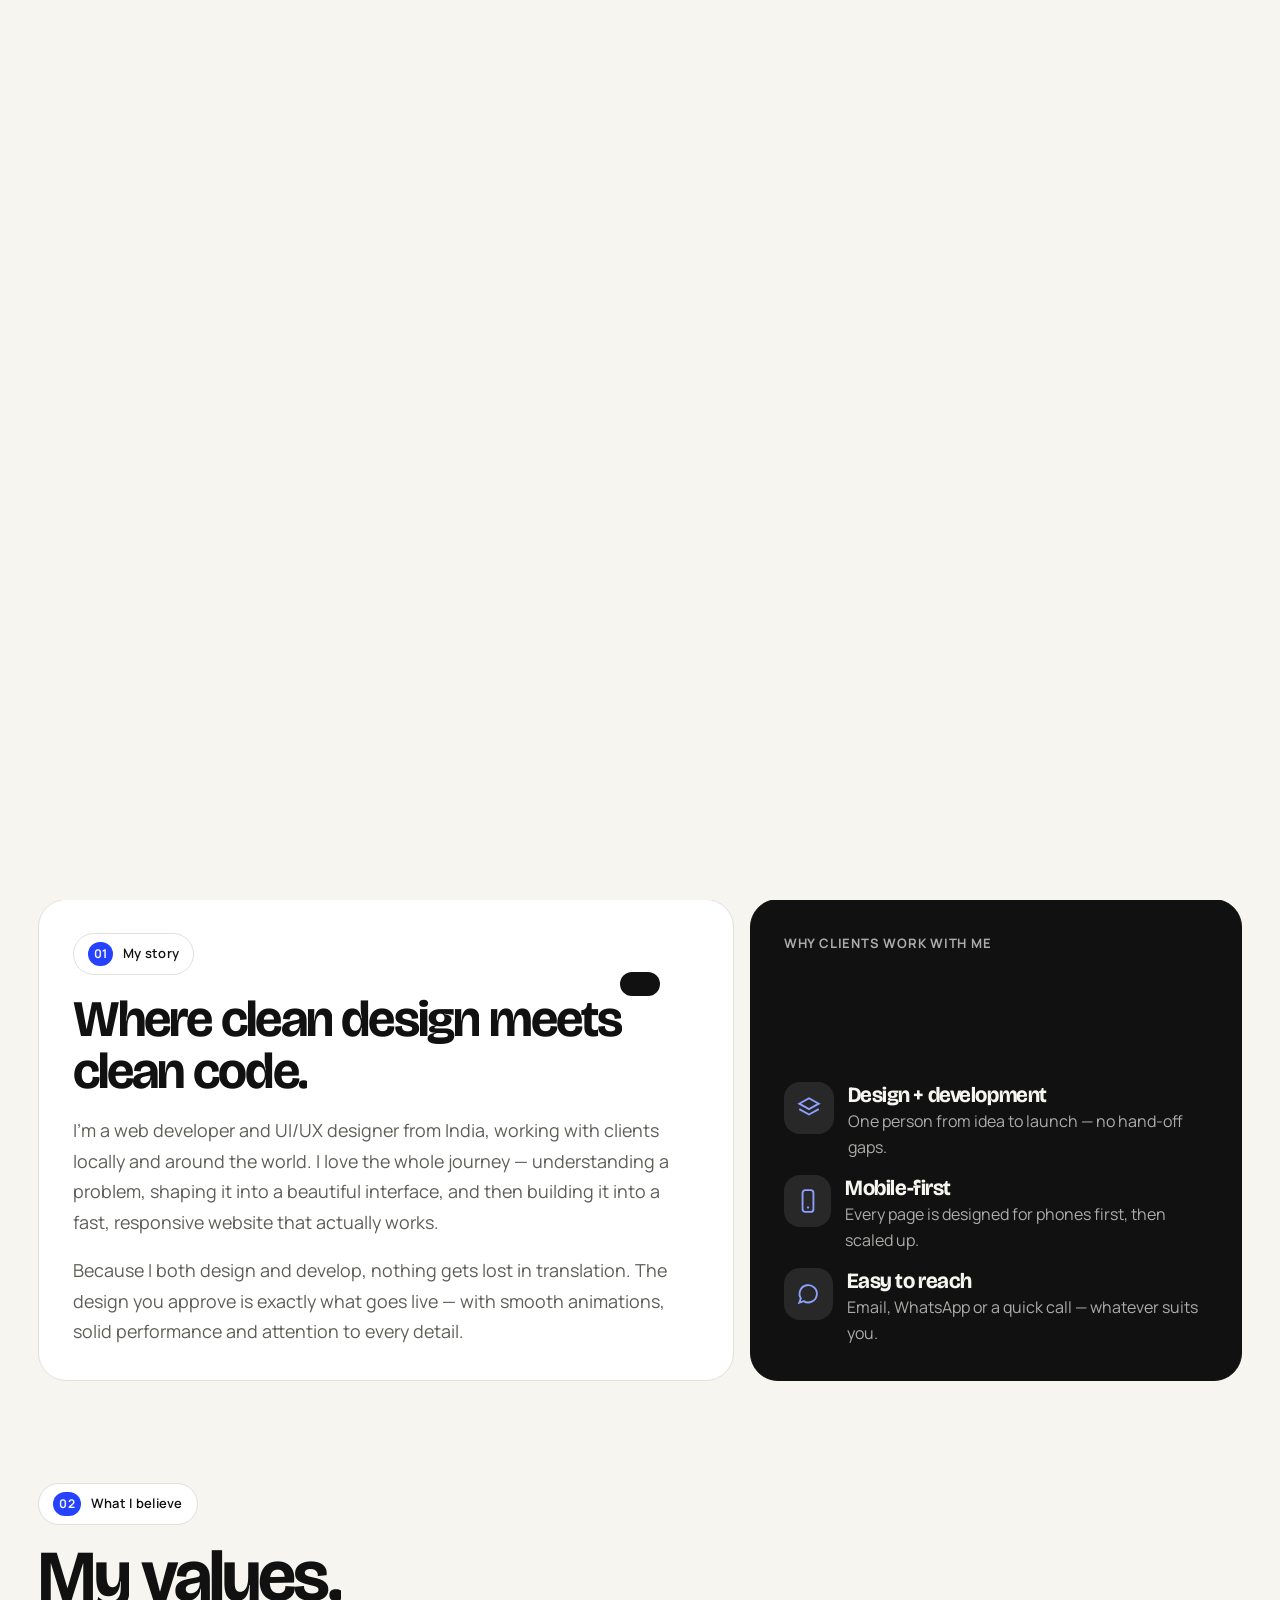
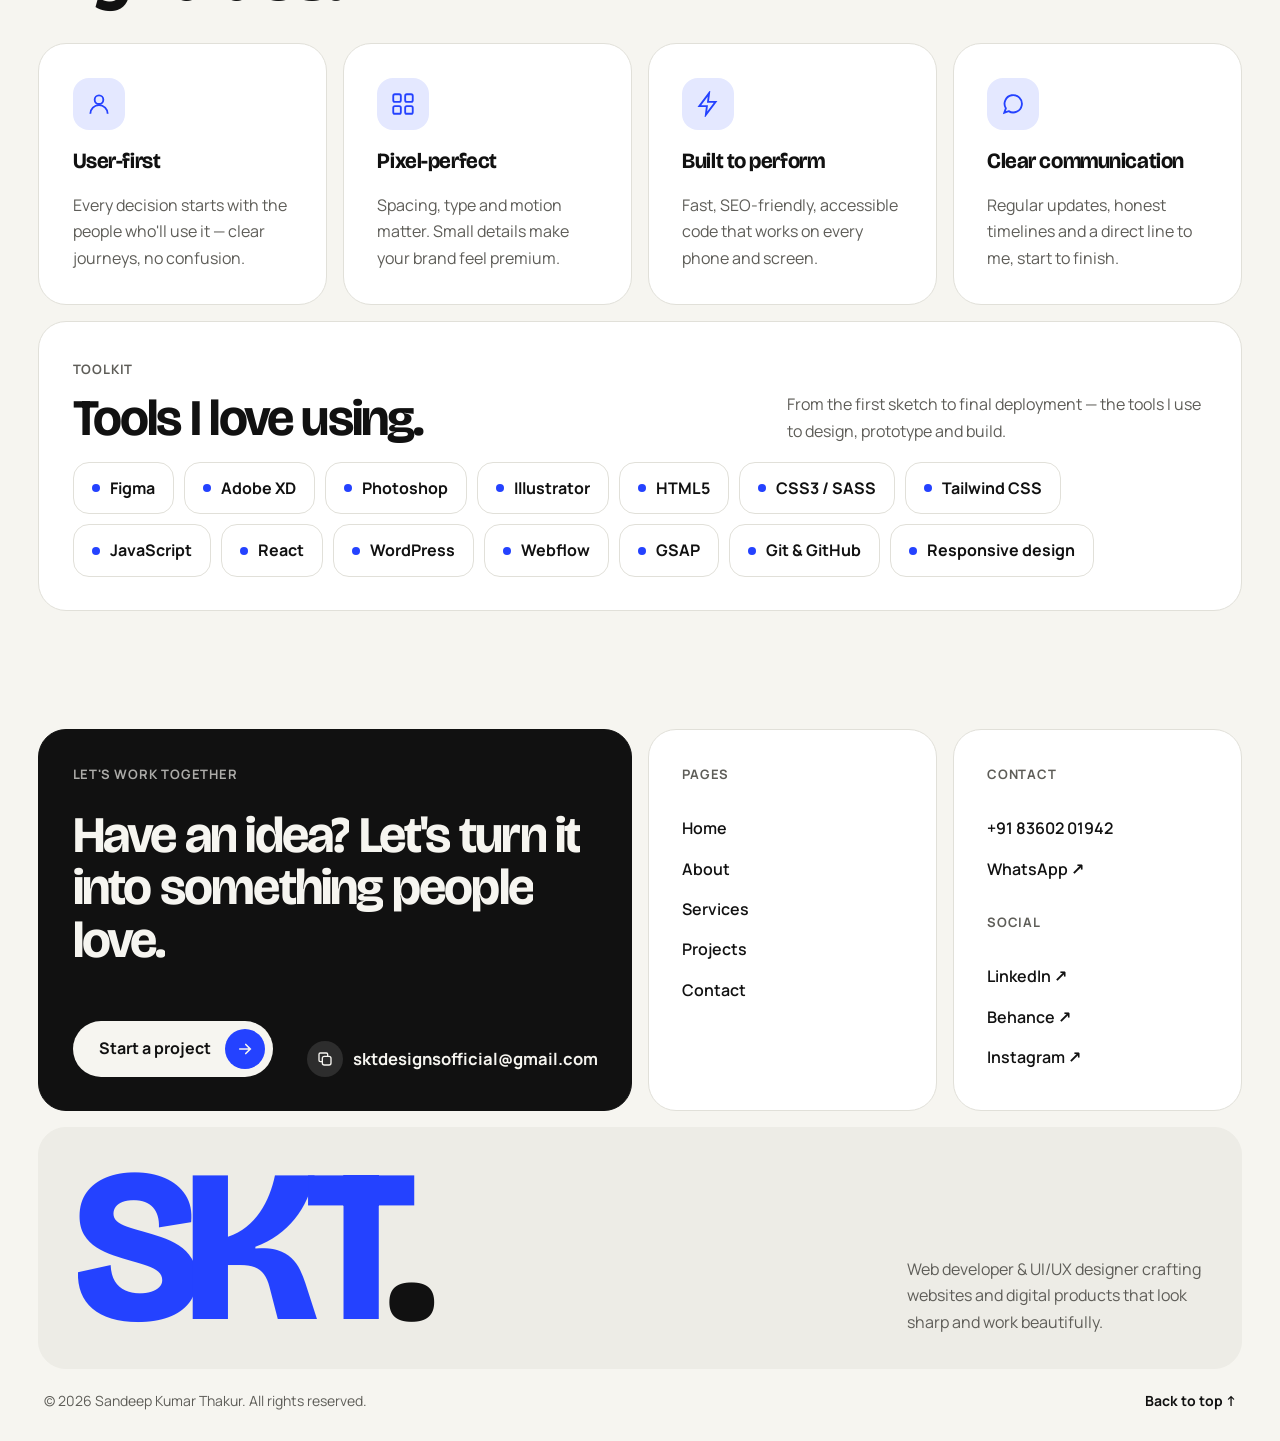
==== about.html @ 1a0b2bec "create new pages" ====
<!DOCTYPE html>
<html lang="en">
<head>
<meta charset="utf-8">
<meta name="viewport" content="width=device-width, initial-scale=1">
<title>About — Sandeep K. Thakur | Web Developer & UI/UX Designer</title>
<meta name="description" content="Learn about Sandeep Kumar Thakur (SKT), a web developer and UI/UX designer from India.">
<meta name="author" content="Sandeep Kumar Thakur">
<meta name="theme-color" content="#F6F5F0">
<meta property="og:title" content="About — Sandeep K. Thakur | Web Developer & UI/UX Designer">
<meta property="og:description" content="Learn about Sandeep Kumar Thakur (SKT), a web developer and UI/UX designer from India.">
<meta property="og:type" content="website">
<link rel="icon" href="data:image/svg+xml,%3Csvg xmlns='http://www.w3.org/2000/svg' viewBox='0 0 64 64'%3E%3Ccircle cx='32' cy='32' r='32' fill='%232442FF'/%3E%3Ctext x='32' y='40' font-family='Arial Black,Arial' font-weight='900' font-size='20' text-anchor='middle' fill='%23F6F5F0'%3ESKT%3C/text%3E%3C/svg%3E">
<script>(function(d){d.classList.add('js');try{if(!sessionStorage.getItem('skt-loaded'))d.classList.add('first-load');else if(sessionStorage.getItem('skt-trans'))d.classList.add('trans-in');}catch(e){}})(document.documentElement);</script>
<link rel="preconnect" href="https://fonts.googleapis.com">
<link rel="preconnect" href="https://fonts.gstatic.com" crossorigin>
<link rel="stylesheet" href="https://fonts.googleapis.com/css2?family=Bricolage+Grotesque:opsz,wght@12..96,500;12..96,600;12..96,700;12..96,800&family=Manrope:wght@400;500;600;700;800&display=swap">
<link rel="stylesheet" href="assets/css/style.css">
</head>
<body>
<a href="#main" class="skip">Skip to content</a>
<div class="progress" aria-hidden="true"></div>

<!-- ===== Loader (first visit) ===== -->
<div class="loader" aria-hidden="true">
  <div class="ld-grid">
    <div class="ld ld-1" style="--i:0;--o:2"><span class="ld-small">Sandeep K. Thakur · Portfolio</span><div class="ld-logo"><span>S</span><span>K</span><span>T</span></div><span class="ld-small" style="opacity:.7">Web Developer &amp; UI/UX Designer</span></div>
    <div class="ld ld-2" style="--i:1;--o:0"><span class="ld-small">Loading</span><div class="ld-count"><span class="ld-n">0</span>%</div></div>
    <div class="ld ld-3" style="--i:2;--o:3"><span class="ld-small" style="color:#5E5D58">Now</span><div class="ld-word">Design</div></div>
    <div class="ld ld-4" style="--i:3;--o:1"><span class="ld-star"><svg viewBox="0 0 24 24" fill="currentColor" aria-hidden="true"><path d="M12 0C13 7 17 11 24 12C17 13 13 17 12 24C11 17 7 13 0 12C7 11 11 7 12 0Z"/></svg></span><div class="ld-bar"><i></i></div></div>
    <div class="ld ld-5" style="--i:4;--o:4"><span class="ld-small" style="color:#5E5D58">Based in India</span><div class="ld-word">©<span data-year></span></div></div>
  </div>
</div>

<div class="page-trans" aria-hidden="true"><span class="pt-label">SKT</span></div>
<div class="cursor" aria-hidden="true"><span class="cursor-label">View</span></div>
<div class="toast" role="status" aria-live="polite"></div>

<header class="site-header">
  <div class="nav-pill">
    <a class="logo" href="index.html" data-label="Home" aria-label="Sandeep K. Thakur — home"><span class="logo-mark">SKT</span><span>Sandeep K. Thakur</span></a>
    <nav class="nav" aria-label="Main"><a href="index.html"><span data-scramble>Home</span></a><a href="about.html"><span data-scramble>About</span></a><a href="services.html"><span data-scramble>Services</span></a><a href="projects.html"><span data-scramble>Projects</span></a><a href="contact.html"><span data-scramble>Contact</span></a></nav>
    <a href="contact.html" class="btn magnetic btn--sm nav-cta" data-label="Contact" >Let's talk<span class="ic"><svg viewBox="0 0 24 24" fill="none" stroke="currentColor" stroke-width="2.2" stroke-linecap="round" aria-hidden="true"><path d="M5 12h14M13 6l6 6-6 6"/></svg></span></a>
    <button class="menu-btn" type="button" aria-expanded="false" aria-controls="mobile-menu"><span class="mb-txt">Menu</span><span class="bars" aria-hidden="true"><i></i><i></i></span></button>
  </div>
</header>
<nav class="mobile-menu" id="mobile-menu" aria-label="Mobile">
    <a class="mm-tile" href="index.html" style="--i:0"><small>01</small><strong>Home</strong></a>
    <a class="mm-tile" href="about.html" style="--i:1"><small>02</small><strong>About</strong></a>
    <a class="mm-tile" href="services.html" style="--i:2"><small>03</small><strong>Services</strong></a>
    <a class="mm-tile" href="projects.html" style="--i:3"><small>04</small><strong>Projects</strong></a>
    <a class="mm-tile" href="contact.html" style="--i:4"><small>05</small><strong>Contact</strong></a>
    <div class="mm-tile wide" style="--i:5"><small>Say hello</small><a href="mailto:sktdesignsofficial@gmail.com">sktdesignsofficial@gmail.com</a><a href="tel:+918360201942">+91 83602 01942</a></div>
</nav>
<main id="main"><span id="top"></span>

<section class="page-hero">
  <div class="container">
    <div class="bento">
      <div class="tile tile-main c-8 pop" data-hero style="--i:0">
        <div class="crumbs"><a href="index.html">Home</a><span>/</span><span>About</span></div>
        <h1 class="t-xl" data-rv data-hero>Designer by eye.<br>Developer by <span class="hl-box">heart.</span></h1>
        <p class="lead">I'm Sandeep Kumar Thakur — known as SKT. I help businesses and startups launch websites and digital products people love to use.</p>
      </div>
      <div class="tile portrait c-4 pop" style="--i:1" data-hero>
        <!-- To use your photo: <img src="assets/img/sandeep.jpg" alt="Sandeep Kumar Thakur"> -->
        <div class="p-art" aria-hidden="true"><span class="r1"></span><span class="r2"></span><strong>SKT</strong></div>
        <div class="p-tag"><span>Sandeep K. Thakur</span><span style="display:flex;align-items:center;gap:8px"><span class="dot dot--live" style="background:#8EA0FF"></span>Open to work</span></div>
      </div>
      <div class="tile tile--dark c-3 pop" data-hero style="--i:2"><span class="tile-label">Role</span><p class="t-sm" style="margin-top:auto">Web Developer + UI/UX Designer</p></div>
      <div class="tile c-3 pop" data-hero style="--i:3"><span class="tile-label">Based in</span><p class="t-sm" style="margin-top:auto">India · <span class="clock">--:--</span> IST</p></div>
      <div class="tile tile--blue c-3 pop" data-hero style="--i:4"><span class="tile-label">Status</span><p class="t-sm" style="margin-top:auto">Available for freelance projects</p></div>
      <div class="tile tile--soft c-3 pop" data-hero style="--i:5"><span class="tile-label">Works with</span><p class="t-sm" style="margin-top:auto">Startups, brands &amp; businesses worldwide</p></div>
    </div>
  </div>
</section>

<section class="section">
  <div class="container">
    <div class="bento">
      <div class="tile c-7 pop" style="--i:0">
        <span class="eyebrow" style="align-self:flex-start"><b>01</b>My story</span>
        <h2 class="t-lg" data-rv>Where clean design meets clean code.</h2>
        <p class="pd-text muted">I'm a web developer and UI/UX designer from India, working with clients locally and around the world. I love the whole journey — understanding a problem, shaping it into a beautiful interface, and then building it into a fast, responsive website that actually works.</p>
        <p class="pd-text muted">Because I both design and develop, nothing gets lost in translation. The design you approve is exactly what goes live — with smooth animations, solid performance and attention to every detail.</p>
      </div>
      <div class="tile tile--dark c-5 pop" style="--i:1">
        <span class="tile-label">Why clients work with me</span>
        <div style="display:flex;flex-direction:column;gap:14px;margin-top:auto">
          <div style="display:flex;gap:14px;align-items:flex-start"><span class="icon-ball"><svg viewBox="0 0 24 24" aria-hidden="true"><path d="M12 3l9 5-9 5-9-5 9-5z"/><path d="M3 13l9 5 9-5"/></svg></span><div><h3 class="t-sm">Design + development</h3><p class="muted">One person from idea to launch — no hand-off gaps.</p></div></div>
          <div style="display:flex;gap:14px;align-items:flex-start"><span class="icon-ball"><svg viewBox="0 0 24 24" aria-hidden="true"><rect x="7" y="2" width="10" height="20" rx="2.5"/><path d="M11 18h2"/></svg></span><div><h3 class="t-sm">Mobile-first</h3><p class="muted">Every page is designed for phones first, then scaled up.</p></div></div>
          <div style="display:flex;gap:14px;align-items:flex-start"><span class="icon-ball"><svg viewBox="0 0 24 24" aria-hidden="true"><path d="M4 20l1.4-4A8 8 0 1 1 8 18.6L4 20z"/></svg></span><div><h3 class="t-sm">Easy to reach</h3><p class="muted">Email, WhatsApp or a quick call — whatever suits you.</p></div></div>
        </div>
      </div>
    </div>
  </div>
</section>

<section class="section" style="padding-top:0">
  <div class="container">
    <div style="display:flex;flex-direction:column;gap:16px;margin-bottom:32px"><span class="eyebrow fade" style="align-self:flex-start"><b>02</b>What I believe</span><h2 class="t-xl" data-rv>My values.</h2></div>
    <div class="bento">
      <div class="tile c-3 pop" style="--i:0"><span class="icon-ball"><svg viewBox="0 0 24 24" aria-hidden="true"><circle cx="12" cy="8" r="4"/><path d="M4 21a8 8 0 0 1 16 0"/></svg></span><h3 class="t-sm">User-first</h3><p class="muted">Every decision starts with the people who'll use it — clear journeys, no confusion.</p></div>
      <div class="tile c-3 pop" style="--i:1"><span class="icon-ball"><svg viewBox="0 0 24 24" aria-hidden="true"><rect x="3" y="3" width="7" height="7" rx="1.5"/><rect x="14" y="3" width="7" height="7" rx="1.5"/><rect x="3" y="14" width="7" height="7" rx="1.5"/><rect x="14" y="14" width="7" height="7" rx="1.5"/></svg></span><h3 class="t-sm">Pixel-perfect</h3><p class="muted">Spacing, type and motion matter. Small details make your brand feel premium.</p></div>
      <div class="tile c-3 pop" style="--i:2"><span class="icon-ball"><svg viewBox="0 0 24 24" aria-hidden="true"><path d="M13 2L4 14h7l-1 8 9-12h-7l1-8z"/></svg></span><h3 class="t-sm">Built to perform</h3><p class="muted">Fast, SEO-friendly, accessible code that works on every phone and screen.</p></div>
      <div class="tile c-3 pop" style="--i:3"><span class="icon-ball"><svg viewBox="0 0 24 24" aria-hidden="true"><path d="M4 20l1.4-4A8 8 0 1 1 8 18.6L4 20z"/></svg></span><h3 class="t-sm">Clear communication</h3><p class="muted">Regular updates, honest timelines and a direct line to me, start to finish.</p></div>
      <div class="tile c-12 pop" style="--i:0">
        <div style="display:flex;flex-wrap:wrap;justify-content:space-between;align-items:flex-end;gap:16px"><div><span class="tile-label">Toolkit</span><h3 class="t-lg" style="margin-top:10px">Tools I love using.</h3></div><p class="muted" style="max-width:420px">From the first sketch to final deployment — the tools I use to design, prototype and build.</p></div>
        <div class="tools"><span class="tool"><i></i>Figma</span><span class="tool"><i></i>Adobe XD</span><span class="tool"><i></i>Photoshop</span><span class="tool"><i></i>Illustrator</span><span class="tool"><i></i>HTML5</span><span class="tool"><i></i>CSS3 / SASS</span><span class="tool"><i></i>Tailwind CSS</span><span class="tool"><i></i>JavaScript</span><span class="tool"><i></i>React</span><span class="tool"><i></i>WordPress</span><span class="tool"><i></i>Webflow</span><span class="tool"><i></i>GSAP</span><span class="tool"><i></i>Git &amp; GitHub</span><span class="tool"><i></i>Responsive design</span></div>
      </div>
    </div>
  </div>
</section>
</main>

<footer class="footer">
  <div class="container">
    <div class="bento">
      <div class="tile tile--dark c-6 pop" style="--i:0">
        <span class="tile-label">Let's work together</span>
        <h2 class="t-lg" data-rv>Have an idea? Let's turn it into something people love.</h2>
        <div class="tile-foot">
          <a href="contact.html" class="btn magnetic btn--light" data-label="Contact" >Start a project<span class="ic"><svg viewBox="0 0 24 24" fill="none" stroke="currentColor" stroke-width="2.2" stroke-linecap="round" aria-hidden="true"><path d="M5 12h14M13 6l6 6-6 6"/></svg></span></a>
          <button type="button" class="copy-btn" data-copy="sktdesignsofficial@gmail.com"><span class="ic"><svg viewBox="0 0 24 24" fill="none" stroke="currentColor" stroke-width="2" aria-hidden="true"><rect x="8" y="8" width="13" height="13" rx="3"/><path d="M16 8V5a2 2 0 0 0-2-2H5a2 2 0 0 0-2 2v9a2 2 0 0 0 2 2h3"/></svg></span>sktdesignsofficial@gmail.com</button>
        </div>
      </div>
      <div class="tile c-3 pop" style="--i:1">
        <span class="tile-label">Pages</span>
        <ul class="f-links"><li><a href="index.html">Home</a></li><li><a href="about.html">About</a></li><li><a href="services.html">Services</a></li><li><a href="projects.html">Projects</a></li><li><a href="contact.html">Contact</a></li></ul>
      </div>
      <div class="tile c-3 pop" style="--i:2">
        <span class="tile-label">Contact</span>
        <ul class="f-links">
          <li><a href="tel:+918360201942">+91 83602 01942</a></li>
          <li><a href="https://wa.me/918360201942" target="_blank" rel="noopener">WhatsApp ↗</a></li>
        </ul>
        <span class="tile-label">Social</span>
        <ul class="f-links">
          <!-- Replace # with your profile links -->
          <li><a href="#" target="_blank" rel="noopener">LinkedIn ↗</a></li>
          <li><a href="#" target="_blank" rel="noopener">Behance ↗</a></li>
          <li><a href="#" target="_blank" rel="noopener">Instagram ↗</a></li>
        </ul>
      </div>
      <div class="tile tile--soft c-12 pop" style="--i:0;flex-direction:row;flex-wrap:wrap;align-items:flex-end;justify-content:space-between">
        <div class="f-big" aria-hidden="true">SKT<span style="color:var(--ink)">.</span></div>
        <p class="muted" style="max-width:300px">Web developer &amp; UI/UX designer crafting websites and digital products that look sharp and work beautifully.</p>
      </div>
    </div>
    <div class="f-bottom">
      <span>© <span data-year></span> Sandeep Kumar Thakur. All rights reserved.</span>
      <a href="#top" class="to-top">Back to top ↑</a>
    </div>
  </div>
</footer>
<script src="assets/js/projects.js"></script>
<script src="assets/js/main.js"></script>
</body>
</html>
---- assets/css/style.css ----
/* =========================================================
   SKT — Sandeep K. Thakur · Portfolio v2 (Bento)
   Fonts: Bricolage Grotesque (headings) + Manrope (text)
   Colours: Off-white #F6F5F0 · Ink #111111 · Blue #2442FF
   ========================================================= */

:root{
  --bg:#F6F5F0;
  --card:#FFFFFF;
  --card-2:#EDECE6;
  --line:#E1E0D9;
  --ink:#111111;
  --muted:#5E5D58;
  --blue:#2442FF;
  --blue-soft:#E4E8FF;
  --blue-tint:#8EA0FF;
  --light:#F6F5F0;
  --light-muted:rgba(246,245,240,.68);
  --r:28px;
  --gap:16px;
  --ease:cubic-bezier(.76,0,.24,1);
  --ease-out:cubic-bezier(.22,1,.36,1);
  --container:1360px;
  --pad:clamp(16px,3vw,40px);
  --f-head:'Bricolage Grotesque',system-ui,sans-serif;
  --f-body:'Manrope',system-ui,sans-serif;
}

*,*::before,*::after{box-sizing:border-box}
html{-webkit-text-size-adjust:100%;scroll-behavior:smooth}
body{margin:0;background:var(--bg);color:var(--ink);font-family:var(--f-body);font-size:16px;line-height:1.65;-webkit-font-smoothing:antialiased;overflow-x:hidden}
img,svg{display:block;max-width:100%}
a{color:inherit;text-decoration:none}
button{font:inherit;color:inherit;background:none;border:0;cursor:pointer;padding:0}
p{margin:0}
::selection{background:var(--blue);color:var(--light)}
:focus-visible{outline:2px solid var(--blue);outline-offset:3px;border-radius:8px}
.sr-only{position:absolute;width:1px;height:1px;padding:0;margin:-1px;overflow:hidden;clip:rect(0,0,0,0);border:0}
.skip{position:fixed;left:16px;top:-60px;z-index:10000;padding:12px 18px;border-radius:12px;background:var(--blue);color:var(--light);transition:top .3s}
.skip:focus{top:16px}

h1,h2,h3,h4{font-family:var(--f-head);font-weight:700;margin:0;line-height:1;letter-spacing:-.035em;font-variation-settings:"opsz" 96}
.t-hero{font-size:clamp(44px,6.4vw,104px);font-weight:700;line-height:.96;letter-spacing:-.045em}
.t-xl{font-size:clamp(40px,5.6vw,88px);font-weight:700;letter-spacing:-.04em;line-height:.98}
.t-lg{font-size:clamp(32px,4vw,60px);letter-spacing:-.035em;line-height:1.02}
.t-md{font-size:clamp(24px,2.4vw,36px);letter-spacing:-.025em;line-height:1.1}
.t-sm{font-size:clamp(20px,1.7vw,24px);letter-spacing:-.02em;line-height:1.2}
.lead{font-size:clamp(17px,1.35vw,20px);line-height:1.65;color:var(--muted);max-width:620px}
.muted{color:var(--muted)}
.blue{color:var(--blue)}
.italic-serifless{font-style:italic}
.hl{position:relative;color:var(--blue);white-space:nowrap}
.hl-box{display:inline-block;padding:0 .18em;border-radius:.2em;background:var(--blue);color:var(--light);transform:rotate(-2deg)}

.container{width:100%;max-width:var(--container);margin:0 auto;padding-inline:var(--pad)}
.section{padding-block:clamp(56px,8vw,120px)}
.section-tight{padding-block:clamp(16px,2vw,24px)}

/* eyebrow / chips */
.eyebrow{display:inline-flex;align-items:center;gap:10px;padding:8px 14px;border-radius:999px;background:var(--card);border:1px solid var(--line);font-size:13px;font-weight:600;letter-spacing:.02em}
.eyebrow b{display:grid;place-items:center;min-width:24px;height:24px;padding:0 6px;border-radius:999px;background:var(--blue);color:var(--light);font-size:12px}
.tile--dark .eyebrow,.tile--blue .eyebrow{background:rgba(246,245,240,.1);border-color:rgba(246,245,240,.2)}
.chip{display:inline-flex;align-items:center;gap:8px;padding:7px 14px;border-radius:999px;border:1px solid var(--line);font-size:13px;font-weight:600;background:var(--card)}
.tile--dark .chip{background:transparent;border-color:rgba(246,245,240,.22)}
.tile--blue .chip{background:transparent;border-color:rgba(246,245,240,.35)}
.dot{width:8px;height:8px;border-radius:50%;background:var(--blue);flex:none}
.dot--live{box-shadow:0 0 0 0 rgba(36,66,255,.5);animation:ping 2s infinite}
@keyframes ping{70%{box-shadow:0 0 0 10px rgba(36,66,255,0)}100%{box-shadow:0 0 0 0 rgba(36,66,255,0)}}

/* =========================================================
   BUTTONS
   ========================================================= */
.btn{
  position:relative;display:inline-flex;align-items:center;gap:14px;min-height:56px;padding:8px 8px 8px 26px;
  border-radius:999px;background:var(--blue);color:var(--light);font-weight:700;font-size:16px;
  overflow:hidden;isolation:isolate;transition:color .4s var(--ease-out);
}
.btn::before{content:"";position:absolute;inset:0;z-index:-1;background:var(--ink);clip-path:circle(0% at 90% 50%);transition:clip-path .6s var(--ease)}
.btn:hover::before{clip-path:circle(150% at 90% 50%)}
.btn .ic{display:grid;place-items:center;width:40px;height:40px;border-radius:50%;background:var(--light);color:var(--blue);transition:transform .5s var(--ease)}
.btn:hover .ic{transform:rotate(-45deg)}
.btn .ic svg{width:18px;height:18px}
.btn--ghost{background:transparent;color:var(--ink);box-shadow:inset 0 0 0 1.5px var(--ink);padding:8px 26px}
.btn--ghost::before{background:var(--ink)}
.btn--ghost:hover{color:var(--light)}
.btn--light{background:var(--light);color:var(--ink)}
.btn--light .ic{background:var(--blue);color:var(--light)}
.btn--light::before{background:var(--ink)}
.btn--light:hover{color:var(--light)}
.btn--sm{min-height:46px;padding:5px 5px 5px 20px;font-size:15px}
.btn--sm .ic{width:36px;height:36px}

.link-arrow{display:inline-flex;align-items:center;gap:10px;padding:8px 0;font-weight:700}
.link-arrow .ic{display:grid;place-items:center;width:34px;height:34px;border-radius:50%;border:1.5px solid currentColor;transition:all .45s var(--ease)}
.link-arrow:hover .ic{background:var(--blue);border-color:var(--blue);color:var(--light);transform:rotate(-45deg)}
.link-arrow svg{width:16px;height:16px}

/* =========================================================
   BENTO GRID & TILES
   ========================================================= */
.bento{display:grid;grid-template-columns:repeat(12,minmax(0,1fr));gap:var(--gap)}
.c-3{grid-column:span 3}.c-4{grid-column:span 4}.c-5{grid-column:span 5}.c-6{grid-column:span 6}
.c-7{grid-column:span 7}.c-8{grid-column:span 8}.c-9{grid-column:span 9}.c-12{grid-column:span 12}
.r-2{grid-row:span 2}
@media (max-width:1024px){
  .c-3,.c-4{grid-column:span 6}
  .c-5,.c-6,.c-7,.c-8,.c-9{grid-column:span 12}
  .r-2{grid-row:auto}
}
@media (max-width:640px){
  .bento > *{grid-column:span 12}
  :root{--r:22px;--gap:12px}
}

.tile{
  position:relative;border-radius:var(--r);background:var(--card);border:1px solid var(--line);
  padding:clamp(22px,2.6vw,36px);overflow:hidden;isolation:isolate;
  display:flex;flex-direction:column;gap:18px;
}
.tile--dark{background:var(--ink);color:var(--light);border-color:var(--ink)}
.tile--dark .muted{color:var(--light-muted)}
.tile--blue{background:var(--blue);color:var(--light);border-color:var(--blue)}
.tile--blue .muted{color:rgba(246,245,240,.8)}
.tile--soft{background:var(--card-2);border-color:var(--card-2)}
.tile--flush{padding:0}
.tile-foot{margin-top:auto;display:flex;flex-wrap:wrap;justify-content:space-between;align-items:flex-end;gap:16px}
.tile-label{font-size:13px;font-weight:700;letter-spacing:.06em;text-transform:uppercase;color:var(--muted)}
.tile--dark .tile-label{color:var(--light-muted)}
.tile--blue .tile-label{color:rgba(246,245,240,.8)}

/* spotlight on hover (pointer devices) */
.tile::after{content:"";position:absolute;inset:0;z-index:-1;pointer-events:none;opacity:0;transition:opacity .4s;
  background:radial-gradient(420px circle at var(--mx,50%) var(--my,50%),rgba(36,66,255,.09),transparent 60%)}
.tile--dark::after{background:radial-gradient(420px circle at var(--mx,50%) var(--my,50%),rgba(142,160,255,.16),transparent 60%)}
.tile--blue::after{background:radial-gradient(420px circle at var(--mx,50%) var(--my,50%),rgba(246,245,240,.14),transparent 60%)}
@media (hover:hover){.tile:hover::after{opacity:1}}

/* =========================================================
   ENTRANCE ANIMATIONS
   ========================================================= */
html.js .pop{opacity:0;transform:translateY(46px) scale(.96);transition:opacity .9s var(--ease-out) calc(var(--i,0) * 90ms),transform 1.1s var(--ease-out) calc(var(--i,0) * 90ms)}
html.js .pop.is-in{opacity:1;transform:none}
html.js .fade{opacity:0;transform:translateY(24px);transition:opacity .9s var(--ease-out) calc(var(--i,0) * 80ms),transform .9s var(--ease-out) calc(var(--i,0) * 80ms)}
html.js .fade.is-in{opacity:1;transform:none}

/* word-by-word line reveal */
.rv .w{display:inline-block;overflow:hidden;vertical-align:top;padding-bottom:.1em;margin-bottom:-.1em}
.rv .w > span{display:inline-block;transform:translateY(105%);transition:transform 1s var(--ease-out);transition-delay:calc(var(--d,0) * 45ms)}
.rv.is-in .w > span{transform:none}
html:not(.js) .rv .w > span{transform:none}

/* scroll progress */
.progress{position:fixed;top:0;left:0;right:0;height:3px;z-index:700;background:var(--blue);transform-origin:left;transform:scaleX(0)}

/* =========================================================
   LOADER v2 — bento tiles
   ========================================================= */
.loader{display:none}
html.first-load .loader{display:block;position:fixed;inset:0;z-index:9999;background:var(--bg);padding:12px;transition:background .6s ease .5s}
html.first-load body{overflow:hidden}
.loader.is-out{background:transparent}
.ld-grid{display:grid;height:100%;grid-template-columns:1.3fr 1fr 1fr;grid-template-rows:1fr 1fr;gap:12px}
.ld{border-radius:24px;display:flex;flex-direction:column;justify-content:space-between;padding:clamp(18px,2.4vw,32px);overflow:hidden;
  opacity:0;transform:scale(.7) rotate(-4deg);animation:ldIn .9s var(--ease-out) forwards;animation-delay:calc(var(--i) * 110ms)}
@keyframes ldIn{to{opacity:1;transform:none}}
.loader.is-out .ld{animation:ldOut .8s var(--ease) forwards;animation-delay:calc(var(--o) * 70ms)}
@keyframes ldOut{from{opacity:1;transform:none}to{opacity:0;transform:scale(.4) rotate(8deg)}}
.ld-1{grid-row:span 2;background:var(--ink);color:var(--light)}
.ld-2{background:var(--blue);color:var(--light)}
.ld-3{background:var(--card);border:1px solid var(--line)}
.ld-4{background:var(--card-2)}
.ld-5{background:var(--card);border:1px solid var(--line)}
.ld-logo{font-family:var(--f-head);font-weight:800;font-size:clamp(80px,16vw,260px);line-height:.8;letter-spacing:-.06em}
.ld-logo span{display:inline-block;animation:ldLetter 1.2s var(--ease-out) both}
.ld-logo span:nth-child(2){animation-delay:.12s}.ld-logo span:nth-child(3){animation-delay:.24s}
@keyframes ldLetter{from{transform:translateY(60%);opacity:0}}
.ld-count{font-family:var(--f-head);font-weight:700;font-size:clamp(56px,9vw,150px);line-height:.85;letter-spacing:-.05em;align-self:flex-end}
.ld-small{font-size:13px;font-weight:700;letter-spacing:.06em;text-transform:uppercase}
.ld-word{font-family:var(--f-head);font-weight:700;font-size:clamp(28px,3.6vw,56px);letter-spacing:-.03em}
.ld-bar{height:6px;border-radius:6px;background:rgba(17,17,17,.1);overflow:hidden}
.ld-bar i{display:block;height:100%;width:0;background:var(--blue);border-radius:6px}
.ld-star{width:clamp(48px,6vw,84px);height:auto;color:var(--blue);animation:spin 3s linear infinite;align-self:flex-end}
@media (max-width:700px){
  .ld-grid{grid-template-columns:1fr 1fr;grid-template-rows:1.4fr 1fr 1fr}
  .ld-1{grid-row:auto;grid-column:span 2}
  .ld-5{display:none}
}

/* =========================================================
   PAGE TRANSITION v2 — blue circle
   ========================================================= */
.page-trans{position:fixed;inset:0;z-index:9000;background:var(--blue);color:var(--light);display:grid;place-items:center;pointer-events:none;
  clip-path:circle(0px at var(--x,50%) var(--y,50%));transition:clip-path .75s var(--ease)}
.page-trans.cover{clip-path:circle(160vmax at var(--x,50%) var(--y,50%));pointer-events:all}
html.trans-in .page-trans{clip-path:inset(0 0 0 0);transition:none}
.page-trans.leave{clip-path:inset(0 0 100% 0);transition:clip-path .85s var(--ease)}
.pt-label{font-family:var(--f-head);font-weight:700;font-size:clamp(44px,9vw,140px);letter-spacing:-.05em;opacity:0;transform:translateY(30px);transition:all .5s var(--ease-out)}
.page-trans.cover .pt-label,html.trans-in .pt-label{opacity:1;transform:none;transition-delay:.25s}
html.trans-in .pt-label{transition:none}

/* =========================================================
   CURSOR v2
   ========================================================= */
.cursor{display:none}
@media (hover:hover) and (pointer:fine){
  html.js .cursor{display:grid}
  .cursor{position:fixed;top:0;left:0;z-index:8000;width:14px;height:14px;margin:-7px 0 0 -7px;border-radius:50%;background:var(--blue);pointer-events:none;place-items:center;
    transition:width .4s var(--ease-out),height .4s var(--ease-out),margin .4s var(--ease-out),background .3s,border .3s,opacity .3s}
  .cursor.is-hover{width:52px;height:52px;margin:-26px 0 0 -26px;background:rgba(36,66,255,.1);border:1.5px solid var(--blue)}
  .cursor.is-view{width:96px;height:96px;margin:-48px 0 0 -48px;background:var(--blue);border:0}
  .cursor.is-dark{background:var(--light)}
  .cursor-label{font-size:13px;font-weight:800;color:var(--light);opacity:0;transform:scale(.6);transition:all .3s var(--ease-out)}
  .cursor.is-view .cursor-label{opacity:1;transform:none}
  .cursor.is-hidden{opacity:0}
}

/* =========================================================
   HEADER v2 — floating pill
   ========================================================= */
.site-header{position:fixed;top:14px;left:0;right:0;z-index:600;padding-inline:var(--pad);pointer-events:none;transition:transform .6s var(--ease)}
.site-header.is-hidden{transform:translateY(-130%)}
.nav-pill{pointer-events:all;max-width:var(--container);margin:0 auto;display:flex;align-items:center;justify-content:space-between;gap:16px;
  padding:8px 8px 8px 10px;border-radius:999px;background:rgba(255,255,255,.72);backdrop-filter:blur(16px) saturate(1.4);-webkit-backdrop-filter:blur(16px) saturate(1.4);
  border:1px solid rgba(17,17,17,.08);box-shadow:0 10px 30px -18px rgba(17,17,17,.35)}
.logo{display:flex;align-items:center;gap:10px;font-family:var(--f-head);font-weight:700;font-size:17px;letter-spacing:-.02em}
.logo-mark{display:grid;place-items:center;width:44px;height:44px;border-radius:50%;background:var(--ink);color:var(--light);font-weight:800;font-size:14px;letter-spacing:-.01em;transition:transform .7s var(--ease),background .3s}
.logo:hover .logo-mark{transform:rotate(360deg);background:var(--blue)}
.nav{display:flex;gap:2px}
.nav a{position:relative;padding:10px 16px;border-radius:999px;font-weight:600;font-size:15px;color:var(--muted);transition:color .3s,background .3s}
.nav a:hover{color:var(--ink);background:rgba(17,17,17,.05)}
.nav a.is-active{color:var(--light);background:var(--ink)}
.menu-btn{display:none;align-items:center;gap:10px;height:44px;padding:0 8px 0 18px;border-radius:999px;background:var(--ink);color:var(--light);font-weight:700;font-size:14px}
.menu-btn .bars{display:grid;place-items:center;width:30px;height:30px;border-radius:50%;background:var(--blue)}
.menu-btn .bars i{display:block;width:12px;height:1.5px;background:var(--light);transition:transform .4s var(--ease)}
.menu-btn .bars i + i{margin-top:3px}
.menu-open .menu-btn .bars i:first-child{transform:translateY(2.25px) rotate(45deg)}
.menu-open .menu-btn .bars i:last-child{transform:translateY(-2.25px) rotate(-45deg)}
@media (max-width:960px){.nav,.nav-cta{display:none}.menu-btn{display:inline-flex}}

.mobile-menu{position:fixed;inset:0;z-index:550;padding:90px var(--pad) 20px;background:rgba(246,245,240,.96);backdrop-filter:blur(10px);
  display:grid;grid-template-columns:1fr 1fr;grid-auto-rows:minmax(90px,auto);gap:10px;align-content:start;overflow-y:auto;
  opacity:0;visibility:hidden;transition:opacity .4s,visibility .4s}
.menu-open .mobile-menu{opacity:1;visibility:visible}
.mm-tile{border-radius:22px;padding:18px;display:flex;flex-direction:column;justify-content:space-between;gap:12px;background:var(--card);border:1px solid var(--line);
  transform:translateY(30px) scale(.94);opacity:0;transition:all .6s var(--ease-out);transition-delay:calc(var(--i) * 50ms)}
.menu-open .mm-tile{transform:none;opacity:1}
.mm-tile small{font-size:12px;font-weight:700;color:var(--muted)}
.mm-tile strong{font-family:var(--f-head);font-size:30px;letter-spacing:-.03em}
.mm-tile.is-active{background:var(--blue);color:var(--light);border-color:var(--blue)}
.mm-tile.is-active small{color:rgba(246,245,240,.8)}
.mm-tile.wide{grid-column:span 2;background:var(--ink);color:var(--light);border-color:var(--ink)}
.mm-tile.wide small{color:var(--light-muted)}
.mm-tile.wide a{font-weight:700}

/* =========================================================
   HOME — HERO BENTO
   ========================================================= */
.hero{padding-top:100px;padding-bottom:var(--gap)}
.hero-main{min-height:min(76vh,700px);justify-content:space-between}
.hero-main .t-hero{max-width:12ch}
.hero-actions{display:flex;flex-wrap:wrap;gap:12px;align-items:center}
.hero-name{display:flex;align-items:center;gap:14px;font-weight:700}
.hero-name .av{width:46px;height:46px;border-radius:50%;background:var(--blue);color:var(--light);display:grid;place-items:center;font-family:var(--f-head);font-weight:800;font-size:15px}
.hero-meta{display:flex;flex-wrap:wrap;gap:8px}

.rotator{display:inline-grid;vertical-align:bottom;height:1.05em;overflow:hidden}
.rotator > span{grid-area:1/1;transform:translateY(110%);transition:transform .8s var(--ease)}
.rotator > span.on{transform:none}
.rotator > span.off{transform:translateY(-110%)}

/* graphic tile */
.hero-gfx{min-height:420px;padding:0;background:var(--blue);border-color:var(--blue);color:var(--light)}
.gfx{position:absolute;inset:0;container-type:inline-size}
.gfx-grid{position:absolute;inset:0;background-image:linear-gradient(rgba(246,245,240,.09) 1px,transparent 1px),linear-gradient(90deg,rgba(246,245,240,.09) 1px,transparent 1px);background-size:32px 32px}
.g{position:absolute;opacity:0;transform:translateY(30px) scale(.85);transition:opacity .8s var(--ease-out) var(--d,0s),transform 1s var(--ease-out) var(--d,0s),translate .6s var(--ease-out)}
.is-ready .g,html:not(.js) .g{opacity:1;transform:none}
.g .fl{animation:float 7s ease-in-out infinite}
@keyframes float{50%{transform:translateY(-4cqi)}}
.g-win{left:9%;top:16%;width:76%}
.g-win .fl{background:var(--card);color:var(--ink);border-radius:5cqi;box-shadow:0 30px 60px -20px rgba(0,0,40,.55);overflow:hidden}
.g-bar{display:flex;align-items:center;gap:1.6cqi;padding:3cqi 4cqi;border-bottom:1px solid var(--line)}
.g-bar i{width:2.6cqi;height:2.6cqi;border-radius:50%;background:var(--line)}
.g-bar i:first-child{background:var(--ink)}
.g-bar span{margin-left:2cqi;padding:.8cqi 3cqi;border-radius:4cqi;background:var(--card-2);font-size:2.8cqi;font-weight:600;color:var(--muted)}
.g-body{padding:4.4cqi;display:flex;flex-direction:column;gap:3.6cqi}
.g-hero{display:flex;gap:4cqi;align-items:center}
.g-txt{flex:1;display:flex;flex-direction:column;gap:2cqi}
.g-txt i{height:3.6cqi;border-radius:2cqi;background:var(--ink)}
.g-txt i:nth-child(2){width:72%;background:var(--blue)}
.g-txt i:nth-child(3){height:1.6cqi;background:var(--line);width:90%}
.g-txt u{align-self:flex-start;margin-top:1.4cqi;padding:1.6cqi 3.4cqi;border-radius:4cqi;background:var(--blue);color:var(--light);font-size:2.6cqi;font-weight:800;text-decoration:none}
.g-img{position:relative;flex:1;aspect-ratio:4/3}
.g-img svg{width:100%;height:100%;border-radius:3cqi}
.g-sel{position:absolute;inset:-1.6cqi;border:2px solid var(--blue);border-radius:1.4cqi;opacity:0}
.is-ready .g-sel{animation:selblink 6s ease-in-out 2s infinite}
@keyframes selblink{0%,8%{opacity:0}14%,70%{opacity:1}78%,100%{opacity:0}}
.g-sel b{position:absolute;width:2.4cqi;height:2.4cqi;background:var(--card);border:2px solid var(--blue)}
.g-sel b:nth-child(1){top:-1.2cqi;left:-1.2cqi}.g-sel b:nth-child(2){top:-1.2cqi;right:-1.2cqi}.g-sel b:nth-child(3){bottom:-1.2cqi;left:-1.2cqi}.g-sel b:nth-child(4){bottom:-1.2cqi;right:-1.2cqi}
.g-cards{display:grid;grid-template-columns:repeat(3,1fr);gap:2.6cqi}
.g-cards i{height:11cqi;border-radius:2.6cqi;background:var(--card-2)}
.g-cards i:nth-child(2){background:var(--blue-soft)}
.g-code{right:5%;top:5%;width:50%}
.g-code .fl{padding:3.4cqi 4cqi;border-radius:4cqi;background:var(--ink);color:var(--light);font-size:2.9cqi;line-height:1.75;box-shadow:0 30px 60px -20px rgba(0,0,40,.6);animation-delay:-2s}
.g-code p{white-space:nowrap;overflow:hidden}
.g-code em{font-style:normal;color:var(--blue-tint)}
.g-code .c{display:inline-block;width:1.2cqi;height:3.2cqi;margin-left:.8cqi;vertical-align:-.6cqi;background:var(--blue-tint);animation:blink 1s steps(1) infinite}
@keyframes blink{50%{opacity:0}}
.g-pen{left:4%;bottom:6%;width:46%}
.g-pen .fl{padding:3cqi;border-radius:4cqi;background:var(--card);box-shadow:0 30px 60px -20px rgba(0,0,40,.55);animation-delay:-4s}
.pen-path{stroke-dasharray:320;stroke-dashoffset:320}
.is-ready .pen-path{animation:penDraw 5s var(--ease) 1.2s infinite}
@keyframes penDraw{0%{stroke-dashoffset:320}45%,80%{stroke-dashoffset:0}100%{stroke-dashoffset:-320}}
.g-badge{right:6%;bottom:6%;width:24%;aspect-ratio:1;border-radius:50%;background:var(--light);color:var(--blue);display:grid;place-items:center}
.g-badge svg.ring{position:absolute;inset:0;width:100%;height:100%}
.is-ready .g-badge svg.ring{animation:spin 14s linear infinite}
.g-badge text{font-family:var(--f-head);font-weight:700;font-size:15px;letter-spacing:3px;fill:var(--ink)}
.g-badge .star{width:34%;height:auto}
.g-cursor{left:56%;top:55%;display:flex;align-items:flex-start;gap:.6cqi;z-index:3}
.g-cursor svg{width:6cqi;height:6cqi}
.g-cursor span{margin-top:4.4cqi;padding:.9cqi 2.6cqi;border-radius:0 3cqi 3cqi 3cqi;background:var(--ink);color:var(--light);font-size:2.6cqi;font-weight:800}
.is-ready .g-cursor{animation:cursorMove 9s var(--ease) 1.6s infinite}
@keyframes cursorMove{0%,100%{left:56%;top:55%}22%,40%{left:28%;top:44%}60%,78%{left:72%;top:30%}}
@keyframes spin{to{transform:rotate(360deg)}}

/* small hero tiles */
.big-num{font-family:var(--f-head);font-weight:700;font-size:clamp(40px,4.4vw,64px);letter-spacing:-.05em;line-height:.9}
.clock{font-variant-numeric:tabular-nums}
.ticker{position:relative;overflow:hidden;mask-image:linear-gradient(90deg,transparent,#000 12%,#000 88%,transparent);-webkit-mask-image:linear-gradient(90deg,transparent,#000 12%,#000 88%,transparent)}
.ticker-track{display:flex;gap:10px;width:max-content;animation:tick 26s linear infinite}
.ticker-track.rev{animation-direction:reverse;animation-duration:30s}
.ticker:hover .ticker-track{animation-play-state:paused}
@keyframes tick{to{transform:translateX(-50%)}}
.ticker .chip{white-space:nowrap}
.copy-btn{display:inline-flex;align-items:center;gap:10px;font-weight:700;font-size:clamp(15px,1.3vw,18px);text-align:left;word-break:break-all}
.copy-btn .ic{flex:none;display:grid;place-items:center;width:36px;height:36px;border-radius:50%;background:rgba(246,245,240,.12);transition:background .3s}
.copy-btn:hover .ic{background:var(--blue)}
.copy-btn svg{width:16px;height:16px}
.toast{position:fixed;left:50%;bottom:24px;z-index:9500;transform:translate(-50%,120px);padding:12px 20px;border-radius:999px;background:var(--ink);color:var(--light);font-weight:700;font-size:14px;transition:transform .5s var(--ease-out)}
.toast.show{transform:translate(-50%,0)}

/* =========================================================
   ABOUT STRIP / PORTRAIT ART
   ========================================================= */
.portrait{min-height:420px;background:var(--blue);border-color:var(--blue);padding:0}
.portrait img{position:absolute;inset:0;width:100%;height:100%;object-fit:cover}
.p-art{position:absolute;inset:0;display:grid;place-items:center}
.p-art .r1{position:absolute;width:78%;aspect-ratio:1;border-radius:50%;border:1.5px dashed rgba(246,245,240,.45);animation:spin 40s linear infinite}
.p-art .r2{position:absolute;width:54%;aspect-ratio:1;border-radius:50%;background:var(--light)}
.p-art strong{position:relative;font-family:var(--f-head);font-weight:800;font-size:clamp(56px,7vw,104px);letter-spacing:-.06em;color:var(--blue)}
.p-tag{position:absolute;left:14px;right:14px;bottom:14px;display:flex;justify-content:space-between;align-items:center;gap:10px;padding:12px 16px;border-radius:18px;background:rgba(17,17,17,.85);color:var(--light);font-size:14px;font-weight:600;backdrop-filter:blur(6px)}

/* words highlight on scroll */
.statement{font-family:var(--f-head);font-weight:600;font-size:clamp(26px,3.2vw,48px);line-height:1.15;letter-spacing:-.03em}
.statement .sw{opacity:.16;transition:opacity .35s}
.statement .sw.on{opacity:1}
.statement .sw.b{color:var(--blue)}

/* =========================================================
   SERVICES — sticky stacking cards
   ========================================================= */
.stack{display:flex;flex-direction:column;gap:24px;margin-top:40px}
.stack-card{position:sticky;top:calc(100px + var(--i) * 22px);transform-origin:center top;will-change:transform;
  display:grid;grid-template-columns:minmax(0,1fr) minmax(0,1fr);gap:clamp(20px,3vw,48px);min-height:420px;align-items:stretch}
@media (max-width:860px){.stack-card{grid-template-columns:1fr;min-height:0;top:calc(80px + var(--i) * 14px)}}
.stack-card .num{font-family:var(--f-head);font-weight:700;font-size:clamp(80px,10vw,160px);line-height:.8;letter-spacing:-.06em;opacity:.12}
.stack-card ul{list-style:none;margin:0;padding:0;display:grid;grid-template-columns:1fr 1fr;gap:10px}
@media (max-width:520px){.stack-card ul{grid-template-columns:1fr}}
.stack-card li{display:flex;align-items:center;gap:10px;padding:14px 16px;border-radius:16px;background:rgba(17,17,17,.04);font-weight:600;font-size:15px}
.tile--dark .stack-card li,.stack-card.tile--dark li,.stack-card.tile--blue li{background:rgba(246,245,240,.08)}
.stack-card li::before{content:"";width:8px;height:8px;border-radius:50%;background:var(--blue);flex:none}
.stack-card.tile--blue li::before{background:var(--light)}
.stack-card .svc-ic{width:64px;height:64px;border-radius:20px;display:grid;place-items:center;background:var(--blue);color:var(--light)}
.stack-card.tile--blue .svc-ic{background:var(--light);color:var(--blue)}
.svc-ic svg{width:30px;height:30px;stroke:currentColor;fill:none;stroke-width:1.6}

/* =========================================================
   PROJECTS — bento cards
   ========================================================= */
.filters{display:flex;flex-wrap:wrap;gap:8px}
.filter-btn{min-height:46px;padding:10px 20px;border-radius:999px;background:var(--card);border:1px solid var(--line);font-weight:700;font-size:15px;transition:all .3s}
.filter-btn:hover{border-color:var(--ink)}
.filter-btn.is-active{background:var(--ink);color:var(--light);border-color:var(--ink)}
.filter-btn sup{margin-left:4px;font-size:11px;color:var(--blue)}
.filter-btn.is-active sup{color:var(--blue-tint)}

.p-card{position:relative;display:flex;flex-direction:column;border-radius:var(--r);overflow:hidden;background:var(--c1);min-height:460px;isolation:isolate}
.p-card.is-hidden{display:none}
.p-media{position:relative;flex:1;min-height:320px}
.p-media .mock{transition:transform 1s var(--ease-out)}
.p-card:hover .p-media .mock{transform:translateY(-10px) scale(1.03)}
.p-bar{display:flex;align-items:center;justify-content:space-between;gap:12px;margin:0 12px 12px;padding:14px 14px 14px 20px;border-radius:20px;background:var(--card);color:var(--ink);position:relative;z-index:2}
.p-bar h3{font-size:clamp(20px,1.8vw,26px);letter-spacing:-.03em}
.p-bar p{font-size:14px;color:var(--muted);margin-top:4px}
.p-go{flex:none;display:grid;place-items:center;width:48px;height:48px;border-radius:50%;background:var(--ink);color:var(--light);transition:transform .5s var(--ease),background .3s}
.p-card:hover .p-go{background:var(--blue);transform:rotate(-45deg)}
.p-go svg{width:18px;height:18px}
.p-top{position:absolute;top:16px;left:16px;right:16px;z-index:2;display:flex;justify-content:space-between;gap:8px;flex-wrap:wrap}
.p-top span{padding:6px 12px;border-radius:999px;background:rgba(255,255,255,.85);color:var(--ink);font-size:12px;font-weight:700;backdrop-filter:blur(6px)}

/* CSS-built mockups */
.mock{position:absolute;inset:0;display:flex;align-items:flex-end;justify-content:center;padding:16% 10% 0}
.mock-browser{width:100%;height:100%;background:#fff;border-radius:14px 14px 0 0;box-shadow:0 -18px 50px rgba(0,0,0,.18);display:flex;flex-direction:column;overflow:hidden;color:#111}
.mock-bar{display:flex;align-items:center;gap:6px;padding:10px 12px;border-bottom:1px solid #eee}
.mock-bar i{width:9px;height:9px;border-radius:50%;background:#e2e0da}
.mock-bar b{flex:1;height:14px;margin-left:12px;border-radius:7px;background:#f1efea;max-width:50%}
.mock-body{flex:1;display:flex;flex-direction:column;gap:10px;padding:5%}
.mock-nav{display:flex;justify-content:space-between;align-items:center}
.mock-nav b{width:18%;height:10px;border-radius:5px;background:var(--c2)}
.mock-nav span{display:flex;gap:6px}
.mock-nav span i{width:24px;height:6px;border-radius:3px;background:#e2e0da}
.mock-hero{display:flex;gap:10px;flex:1}
.mock-hero .txt{flex:1.1;display:flex;flex-direction:column;gap:7px;justify-content:center}
.mock-hero .txt i{height:12px;border-radius:6px;background:#1a1a1a}
.mock-hero .txt i:nth-child(2){width:80%}
.mock-hero .txt i:nth-child(3){height:7px;width:90%;background:#e2e0da}
.mock-hero .txt i:nth-child(4){height:7px;width:70%;background:#e2e0da}
.mock-hero .txt u{width:40%;height:16px;border-radius:8px;background:var(--c2);margin-top:6px}
.mock-hero .art{flex:1;border-radius:10px;background:var(--c3)}
.mock-cards{display:grid;grid-template-columns:repeat(3,1fr);gap:8px;height:22%}
.mock-cards i{border-radius:8px;background:#f1efea}
.mock-cards i:nth-child(2){background:var(--c3)}
.mock-phones{gap:6%;align-items:flex-end;padding-bottom:0}
.mock-phone{width:30%;aspect-ratio:9/18;background:#fff;border-radius:22px 22px 0 0;border:5px solid #111;border-bottom:0;padding:10px 8px;display:flex;flex-direction:column;gap:7px;box-shadow:0 -18px 40px rgba(0,0,0,.2)}
.mock-phone:nth-child(2){transform:translateY(-14%)}
.mock-phone .notch{width:36%;height:6px;border-radius:3px;background:#111;align-self:center;margin-bottom:4px}
.mock-phone .card{height:28%;border-radius:12px;background:var(--c2)}
.mock-phone .row{display:flex;gap:6px;align-items:center}
.mock-phone .row i{width:20px;height:20px;border-radius:50%;background:var(--c3);flex:none}
.mock-phone .row b{flex:1;height:7px;border-radius:4px;background:#e8e6e0}
.mock-phone .chart{flex:1;border-radius:10px;background:#f4f2ee;display:flex;align-items:flex-end;gap:4px;padding:6px}
.mock-phone .chart i{flex:1;border-radius:3px;background:var(--c2)}
.mock-dash .mock-body{flex-direction:row;padding:0;gap:0}
.mock-side{width:22%;background:#111;padding:10px 8px;display:flex;flex-direction:column;gap:7px}
.mock-side i{height:7px;border-radius:4px;background:#333}
.mock-side i:first-child{background:var(--c2);width:60%;height:10px;margin-bottom:6px}
.mock-main{flex:1;padding:10px;display:flex;flex-direction:column;gap:8px}
.mock-kpis{display:grid;grid-template-columns:repeat(3,1fr);gap:6px;height:22%}
.mock-kpis i{border-radius:8px;background:#f1efea}
.mock-kpis i:first-child{background:var(--c3)}
.mock-graph{flex:1;border-radius:8px;background:#f7f6f3;display:flex;align-items:flex-end;gap:5px;padding:10px}
.mock-graph i{flex:1;border-radius:3px 3px 0 0;background:var(--c2)}
.mock-graph i:nth-child(odd){background:var(--c3)}

/* =========================================================
   PROCESS — scroll timeline
   ========================================================= */
.timeline-wrap{display:grid;grid-template-columns:minmax(0,5fr) minmax(0,7fr);gap:clamp(28px,5vw,80px);align-items:start}
@media (max-width:900px){.timeline-wrap{grid-template-columns:1fr}}
.timeline-head{position:sticky;top:120px;display:flex;flex-direction:column;gap:20px}
@media (max-width:900px){.timeline-head{position:static}}
.timeline{position:relative;display:flex;flex-direction:column;gap:20px;padding-left:44px}
.timeline::before,.tl-fill{content:"";position:absolute;left:15px;top:8px;bottom:8px;width:2px;border-radius:2px;background:var(--line)}
.tl-fill{background:var(--blue);transform-origin:top;transform:scaleY(0);bottom:8px}
.tl-step{position:relative}
.tl-step::before{content:"";position:absolute;left:-37px;top:34px;width:16px;height:16px;border-radius:50%;background:var(--bg);border:2px solid var(--line);transition:all .4s var(--ease-out)}
.tl-step.on::before{background:var(--blue);border-color:var(--blue);box-shadow:0 0 0 6px rgba(36,66,255,.15)}
.tl-step .tile{transition:transform .5s var(--ease-out),border-color .4s}
.tl-step.on .tile{border-color:rgba(36,66,255,.35)}
.tl-step .k{display:flex;justify-content:space-between;align-items:center}
.tl-step .k span{font-family:var(--f-head);font-weight:700;font-size:15px;color:var(--blue)}

/* =========================================================
   VALUES / TOOLS / FEATURES
   ========================================================= */
.icon-ball{width:52px;height:52px;border-radius:16px;display:grid;place-items:center;background:var(--blue-soft);color:var(--blue)}
.tile--dark .icon-ball{background:rgba(246,245,240,.1);color:var(--blue-tint)}
.tile--blue .icon-ball{background:rgba(246,245,240,.16);color:var(--light)}
.icon-ball svg{width:26px;height:26px;stroke:currentColor;fill:none;stroke-width:1.7}
.tools{display:flex;flex-wrap:wrap;gap:10px}
.tool{display:inline-flex;align-items:center;gap:10px;padding:12px 18px;border-radius:16px;background:var(--card);border:1px solid var(--line);font-weight:700;transition:all .4s var(--ease-out)}
.tool:hover{background:var(--blue);color:var(--light);border-color:var(--blue);transform:translateY(-4px) rotate(-2deg)}
.tool i{width:8px;height:8px;border-radius:50%;background:var(--blue);transition:background .3s}
.tool:hover i{background:var(--light)}
.tile--dark .tool{background:transparent;border-color:rgba(246,245,240,.2)}

/* =========================================================
   FAQ
   ========================================================= */
.faq{display:flex;flex-direction:column;gap:10px}
.faq-item{border-radius:22px;background:var(--card);border:1px solid var(--line);overflow:hidden;transition:background .4s,color .4s,border-color .4s}
.faq-item.is-open{background:var(--ink);color:var(--light);border-color:var(--ink)}
.faq-q{width:100%;display:flex;justify-content:space-between;align-items:center;gap:20px;padding:22px 22px 22px 26px;text-align:left;font-family:var(--f-head);font-weight:600;font-size:clamp(18px,1.6vw,22px);letter-spacing:-.02em}
.faq-q .pm{flex:none;position:relative;width:40px;height:40px;border-radius:50%;background:var(--blue);color:var(--light);transition:transform .5s var(--ease)}
.faq-q .pm::before,.faq-q .pm::after{content:"";position:absolute;left:50%;top:50%;width:14px;height:2px;background:currentColor;transform:translate(-50%,-50%)}
.faq-q .pm::after{transform:translate(-50%,-50%) rotate(90deg)}
.faq-item.is-open .pm{transform:rotate(135deg)}
.faq-a{display:grid;grid-template-rows:0fr;transition:grid-template-rows .55s var(--ease)}
.faq-item.is-open .faq-a{grid-template-rows:1fr}
.faq-a > div{overflow:hidden}
.faq-a p{padding:0 26px 24px;color:var(--light-muted);max-width:760px}

/* =========================================================
   PAGE HERO (inner pages)
   ========================================================= */
.page-hero{padding-top:100px}
.page-hero .tile-main{min-height:min(58vh,520px);justify-content:space-between}
.crumbs{display:flex;gap:8px;align-items:center;font-size:14px;font-weight:600;color:var(--muted)}
.crumbs a:hover{color:var(--blue)}
.tile--dark .crumbs{color:var(--light-muted)}
.shape-orbit{position:absolute;right:-60px;top:-60px;width:280px;aspect-ratio:1;border-radius:50%;border:1.5px dashed currentColor;opacity:.25;animation:spin 50s linear infinite;pointer-events:none}
.shape-orbit::after{content:"";position:absolute;top:50%;left:-8px;width:16px;height:16px;border-radius:50%;background:var(--blue)}
.tile--blue .shape-orbit::after{background:var(--light)}

/* =========================================================
   PROJECT DETAIL
   ========================================================= */
.pd-media{min-height:clamp(320px,48vw,640px);padding:0;background:var(--c1);border:0}
.pd-media .mock{padding:8% 12% 0}
.meta-tile dt{font-size:12px;font-weight:700;letter-spacing:.06em;text-transform:uppercase;color:var(--muted)}
.meta-tile dd{margin:6px 0 0;font-weight:700;font-size:17px}
.tile--dark.meta-tile dt{color:var(--light-muted)}
.pd-text{font-size:clamp(17px,1.4vw,20px);line-height:1.7}
.g-tile{position:relative;min-height:380px;padding:0;background:var(--c1);border:0}
.g-tile.alt{background:var(--c3)}
.palette{position:absolute;inset:0;display:flex}
.palette span{flex:1;display:flex;align-items:flex-end;padding:18px;font-size:12px;font-weight:700}
.type-spec{position:absolute;inset:0;display:flex;flex-direction:column;justify-content:center;gap:8px;padding:10%}
.type-spec b{font-family:var(--f-head);font-weight:700;font-size:clamp(80px,12vw,170px);line-height:.85;letter-spacing:-.05em}
.type-spec span{font-size:13px;font-weight:700;letter-spacing:.06em;text-transform:uppercase}
.next-tile{min-height:280px;justify-content:space-between;background:var(--ink);color:var(--light);border-color:var(--ink);transition:background .5s}
.next-tile:hover{background:var(--blue);border-color:var(--blue)}
.next-tile .t-xl{transition:transform .6s var(--ease-out)}
.next-tile:hover .t-xl{transform:translateX(16px)}

/* =========================================================
   CONTACT / FORM
   ========================================================= */
.c-tile{transition:transform .5s var(--ease-out),background .4s,color .4s,border-color .4s}
.c-tile:hover{transform:translateY(-6px)}
a.c-tile:hover{background:var(--blue);color:var(--light);border-color:var(--blue)}
a.c-tile:hover .muted,a.c-tile:hover .tile-label{color:rgba(246,245,240,.8)}
a.c-tile:hover .icon-ball{background:rgba(246,245,240,.16);color:var(--light)}
.c-val{font-family:var(--f-head);font-weight:600;font-size:clamp(18px,1.7vw,24px);letter-spacing:-.02em;word-break:break-word}
.form{display:flex;flex-direction:column;gap:22px}
.form-row{display:grid;grid-template-columns:1fr 1fr;gap:16px}
@media (max-width:640px){.form-row{grid-template-columns:1fr}}
.field{display:flex;flex-direction:column;gap:8px}
.field label,.chips legend{font-size:14px;font-weight:700}
.field input,.field textarea{width:100%;min-height:54px;padding:14px 18px;border-radius:16px;border:1.5px solid var(--line);background:var(--bg);font:inherit;font-size:16px;color:var(--ink);transition:border-color .3s,box-shadow .3s,background .3s;resize:vertical}
.field input:hover,.field textarea:hover{border-color:#C9C8C0}
.field input:focus,.field textarea:focus{outline:none;border-color:var(--blue);background:var(--card);box-shadow:0 0 0 4px rgba(36,66,255,.12)}
.field input::placeholder,.field textarea::placeholder{color:#8B8A84}
.chips{border:0;margin:0;padding:0}
.chips legend{margin-bottom:10px;padding:0}
.chips-wrap{display:flex;flex-wrap:wrap;gap:8px}
.chip-in{position:relative}
.chip-in input{position:absolute;opacity:0;pointer-events:none}
.chip-in span{display:inline-flex;align-items:center;gap:8px;min-height:44px;padding:10px 18px;border-radius:999px;border:1.5px solid var(--line);background:var(--bg);font-weight:700;font-size:14px;cursor:pointer;transition:all .3s}
.chip-in span:hover{border-color:var(--ink)}
.chip-in input:checked + span{background:var(--blue);border-color:var(--blue);color:var(--light)}
.chip-in input:focus-visible + span{outline:2px solid var(--blue);outline-offset:2px}
.form-success{display:none;padding:14px 18px;border-radius:16px;background:var(--blue-soft);color:var(--blue);font-weight:700}
.form-success.is-shown{display:block}
.form-error{display:none;color:#B3261E;font-size:14px;font-weight:600}
.form-error.is-shown{display:block}

/* =========================================================
   CTA + FOOTER
   ========================================================= */
.cta-tile{min-height:360px;justify-content:space-between}
.cta-tile .t-xl{max-width:14ch}
.footer{padding-block:var(--gap) 28px}
.footer .tile{gap:24px}
.f-links{list-style:none;margin:0;padding:0;display:flex;flex-direction:column;gap:2px}
.f-links a{display:inline-flex;align-items:center;gap:8px;padding:6px 0;font-weight:600;transition:color .3s,transform .3s}
.f-links a:hover{color:var(--blue);transform:translateX(4px)}
.tile--dark .f-links a:hover{color:var(--blue-tint)}
.f-big{font-family:var(--f-head);font-weight:800;font-size:clamp(72px,17vw,260px);line-height:.8;letter-spacing:-.07em;color:var(--blue);user-select:none}
.f-bottom{display:flex;flex-wrap:wrap;justify-content:space-between;gap:12px;font-size:14px;color:var(--muted);padding:20px 6px 0}
.to-top{font-weight:700;color:var(--ink)}
.to-top:hover{color:var(--blue)}

@media (prefers-reduced-motion:reduce){
  *,*::before,*::after{animation-duration:.001ms!important;animation-iteration-count:1!important;transition-duration:.001ms!important;scroll-behavior:auto!important}
  .ticker-track{animation:none}
  .pen-path{stroke-dashoffset:0}
}

/* small fixes */
.tile--blue .hl-box{background:var(--light);color:var(--blue)}
a.tile--blue.c-tile:hover{background:var(--ink);border-color:var(--ink)}
.tile--dark .timeline::before{background:rgba(246,245,240,.18)}
.tile--dark .tl-step::before{background:var(--ink);border-color:rgba(246,245,240,.3)}
.tile--dark .tl-step.on::before{background:var(--blue);border-color:var(--blue)}
.tile--dark .tl-step::before{top:22px}
.tile--soft .eyebrow,.tile--soft .chip{background:var(--card)}
.rotator > span{transition:none;white-space:nowrap}
.rotator > span.on,.rotator > span.off{transition:transform .8s var(--ease)}
.rotator-block{display:grid;font-size:clamp(24px,2.3vw,34px)}
.big-num{white-space:nowrap;font-size:clamp(34px,3.4vw,54px)}
.tile > .btn,.tile > .link-arrow{align-self:flex-start}
@media (max-width:640px){.hero-main,.page-hero .tile-main{min-height:0}.hero-main .tile-foot{margin-top:8px}}
.btn:disabled{opacity:.6;cursor:wait}
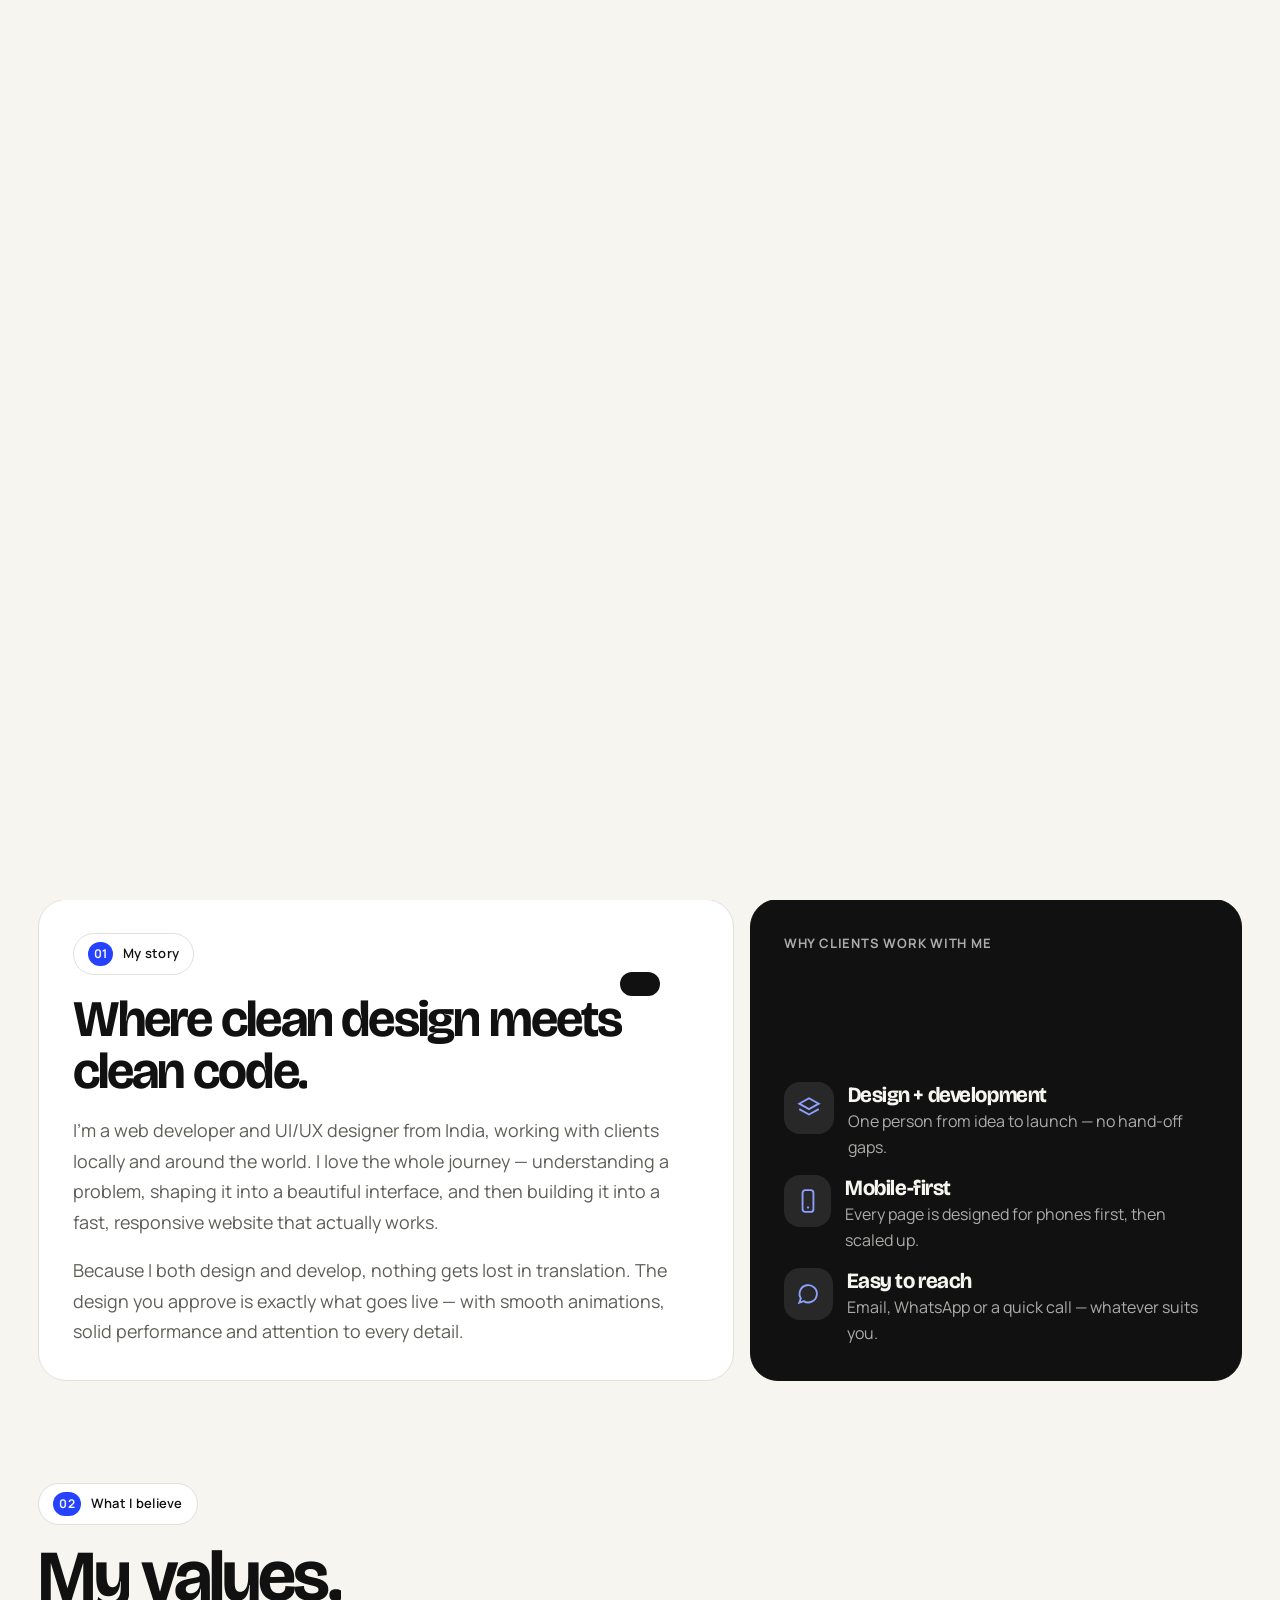
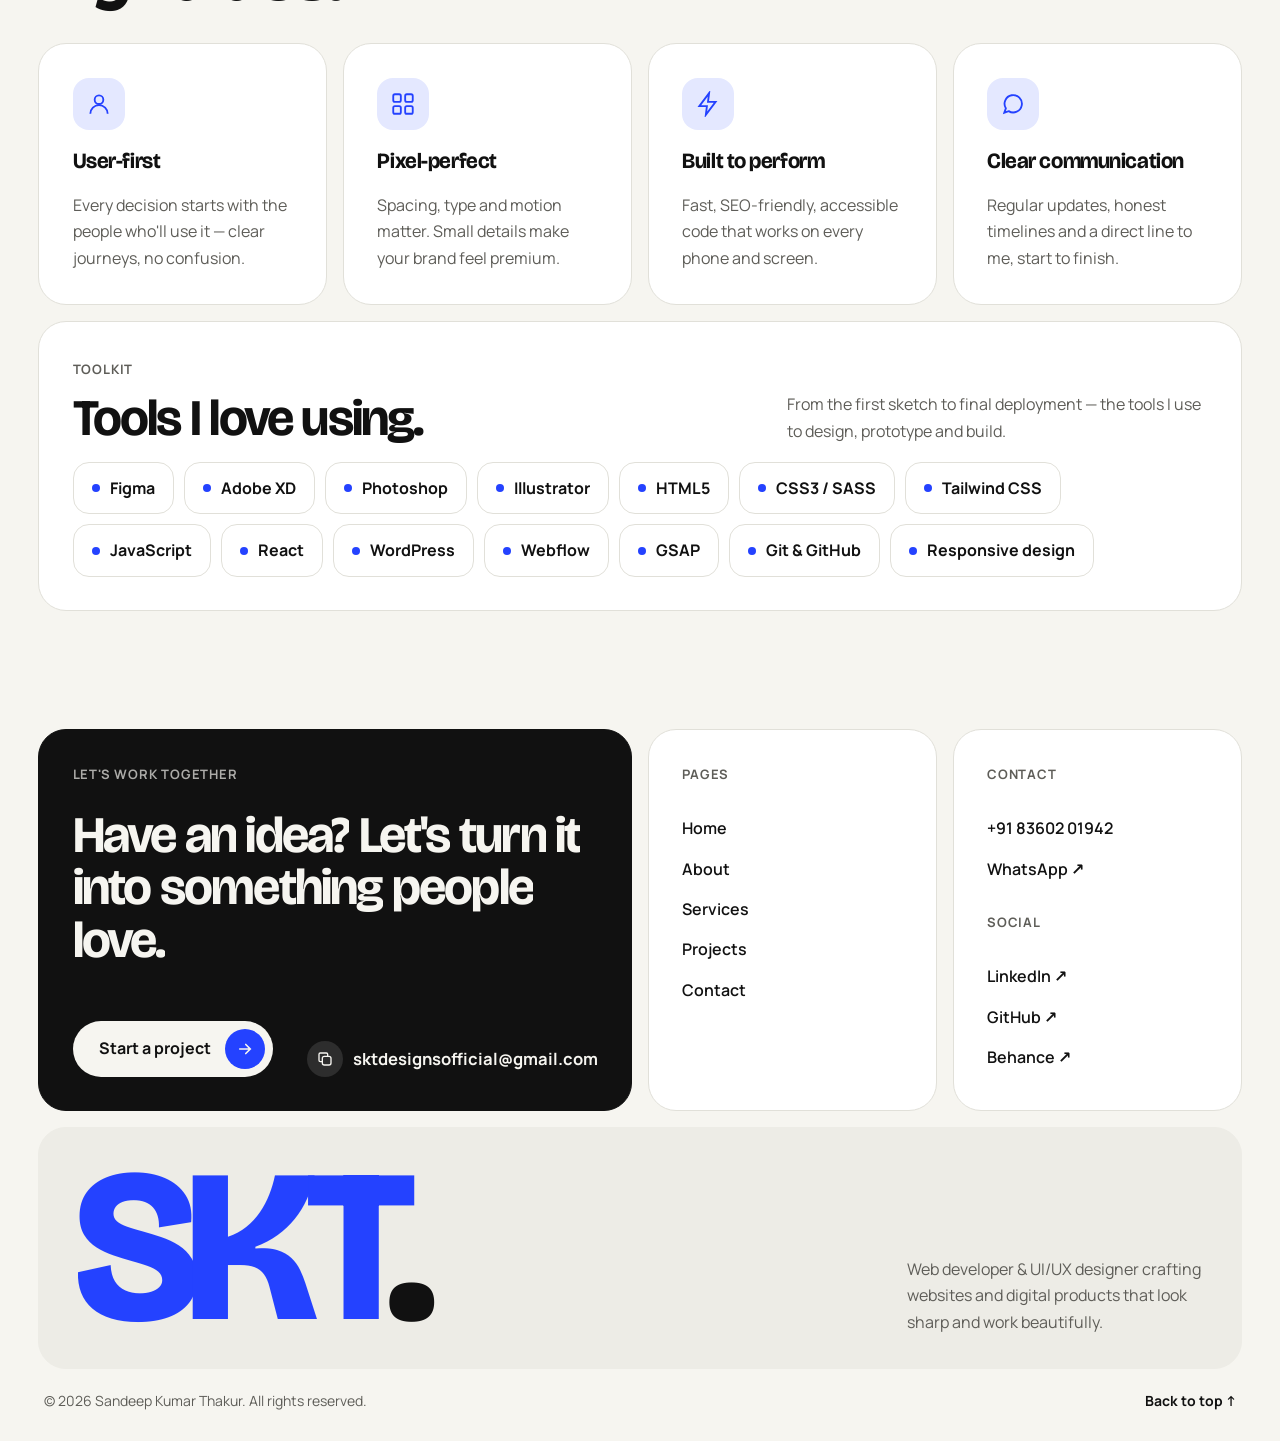
==== commit b7eeef1a: "create new pages" ====
--- a/about.html
+++ b/about.html
@@ -6,6 +6,9 @@
 <title>About — Sandeep K. Thakur | Web Developer & UI/UX Designer</title>
 <meta name="description" content="Learn about Sandeep Kumar Thakur (SKT), a web developer and UI/UX designer from India.">
 <meta name="author" content="Sandeep Kumar Thakur">
+<link rel="me" href="https://www.linkedin.com/in/sandeepkumarthakur1">
+<link rel="me" href="https://github.com/SandeepKumarThakur1">
+<link rel="me" href="https://www.behance.net/sktdesigns">
 <meta name="theme-color" content="#F6F5F0">
 <meta property="og:title" content="About — Sandeep K. Thakur | Web Developer & UI/UX Designer">
 <meta property="og:description" content="Learn about Sandeep Kumar Thakur (SKT), a web developer and UI/UX designer from India.">
@@ -50,7 +53,7 @@
     <a class="mm-tile" href="services.html" style="--i:2"><small>03</small><strong>Services</strong></a>
     <a class="mm-tile" href="projects.html" style="--i:3"><small>04</small><strong>Projects</strong></a>
     <a class="mm-tile" href="contact.html" style="--i:4"><small>05</small><strong>Contact</strong></a>
-    <div class="mm-tile wide" style="--i:5"><small>Say hello</small><a href="mailto:sktdesignsofficial@gmail.com">sktdesignsofficial@gmail.com</a><a href="tel:+918360201942">+91 83602 01942</a></div>
+    <div class="mm-tile wide" style="--i:5"><small>Say hello</small><a href="mailto:sktdesignsofficial@gmail.com">sktdesignsofficial@gmail.com</a><a href="tel:+918360201942">+91 83602 01942</a><span style="display:flex;gap:16px;flex-wrap:wrap"><a href="https://www.linkedin.com/in/sandeepkumarthakur1" target="_blank" rel="noopener">LinkedIn ↗</a><a href="https://github.com/SandeepKumarThakur1" target="_blank" rel="noopener">GitHub ↗</a><a href="https://www.behance.net/sktdesigns" target="_blank" rel="noopener">Behance ↗</a></span></div>
 </nav>
 <main id="main"><span id="top"></span>
 
@@ -136,10 +139,9 @@
         </ul>
         <span class="tile-label">Social</span>
         <ul class="f-links">
-          <!-- Replace # with your profile links -->
-          <li><a href="#" target="_blank" rel="noopener">LinkedIn ↗</a></li>
-          <li><a href="#" target="_blank" rel="noopener">Behance ↗</a></li>
-          <li><a href="#" target="_blank" rel="noopener">Instagram ↗</a></li>
+          <li><a href="https://www.linkedin.com/in/sandeepkumarthakur1" target="_blank" rel="noopener">LinkedIn ↗</a></li>
+          <li><a href="https://github.com/SandeepKumarThakur1" target="_blank" rel="noopener">GitHub ↗</a></li>
+          <li><a href="https://www.behance.net/sktdesigns" target="_blank" rel="noopener">Behance ↗</a></li>
         </ul>
       </div>
       <div class="tile tile--soft c-12 pop" style="--i:0;flex-direction:row;flex-wrap:wrap;align-items:flex-end;justify-content:space-between">
--- a/assets/css/style.css
+++ b/assets/css/style.css
@@ -591,3 +591,33 @@
 .tile > .btn,.tile > .link-arrow{align-self:flex-start}
 @media (max-width:640px){.hero-main,.page-hero .tile-main{min-height:0}.hero-main .tile-foot{margin-top:8px}}
 .btn:disabled{opacity:.6;cursor:wait}
+.chip{transition:background .3s,color .3s,border-color .3s}a.chip:hover{background:var(--blue);color:var(--light);border-color:var(--blue)}
+.p-status{display:inline-flex;align-items:center;gap:6px}
+.p-status::before{content:"";width:7px;height:7px;border-radius:50%;background:#B5B4AC}
+.p-status.live::before{background:var(--blue);box-shadow:0 0 0 3px rgba(36,66,255,.2)}
+.feat-list{list-style:none;margin:0;padding:0;display:flex;flex-wrap:wrap;gap:8px}
+.feat-list li{display:inline-flex;align-items:center;gap:8px;padding:10px 14px;border-radius:14px;background:var(--card);font-weight:600;font-size:15px}
+.feat-list li::before{content:"";width:7px;height:7px;border-radius:50%;background:var(--blue)}
+.meta-tile dd a{word-break:break-all}
+
+/* ===== Live screenshots ===== */
+.vis{position:absolute;inset:0}
+.vis.has-shot > .mock{opacity:0;transition:opacity .5s}
+.shot{position:absolute;opacity:0;transition:opacity .7s var(--ease-out),transform 1s var(--ease-out)}
+.shot.loaded{opacity:1}
+.shot--desk{left:7%;right:7%;top:15%;bottom:0;border-radius:14px 14px 0 0;background:#fff;overflow:hidden;box-shadow:0 -18px 50px rgba(0,0,0,.22);display:flex;flex-direction:column}
+.shot-bar{flex:none;display:flex;align-items:center;gap:6px;padding:9px 12px;background:#F4F3EF;border-bottom:1px solid #E6E5DF}
+.shot-bar i{width:9px;height:9px;border-radius:50%;background:#D7D6CF}
+.shot-bar span{margin-left:10px;padding:2px 12px;border-radius:8px;background:#fff;font-size:11px;font-weight:600;color:#5E5D58;white-space:nowrap;overflow:hidden;text-overflow:ellipsis}
+.shot-img{position:relative;flex:1;overflow:hidden}
+.shot-img img{position:absolute;inset:0;width:100%;height:100%;object-fit:cover;object-position:top center;transition:transform 4s cubic-bezier(.22,1,.36,1)}
+.p-card:hover .shot-img img{transform:scale(1.04)}
+.shot--mob{left:50%;top:9%;bottom:-14%;width:min(46%,260px);transform:translateX(-50%);border-radius:34px;border:8px solid #111;background:#111;overflow:hidden;box-shadow:0 30px 60px -20px rgba(0,0,0,.45)}
+.shot--mob .shot-img{position:absolute;inset:0;border-radius:26px}
+.p-card:hover .shot--desk{transform:translateY(-8px)}
+.pd-media .shot--desk{left:9%;right:9%;top:9%}
+.g-mobile{min-height:520px}
+.g-mobile .mock-phones .mock-phone{width:44%}
+.tech-list li{background:rgba(246,245,240,.08)}
+.tech-list li::before{background:var(--blue-tint)}
+.p-card,.pd-media,.g-tile{transition:background-color .8s}
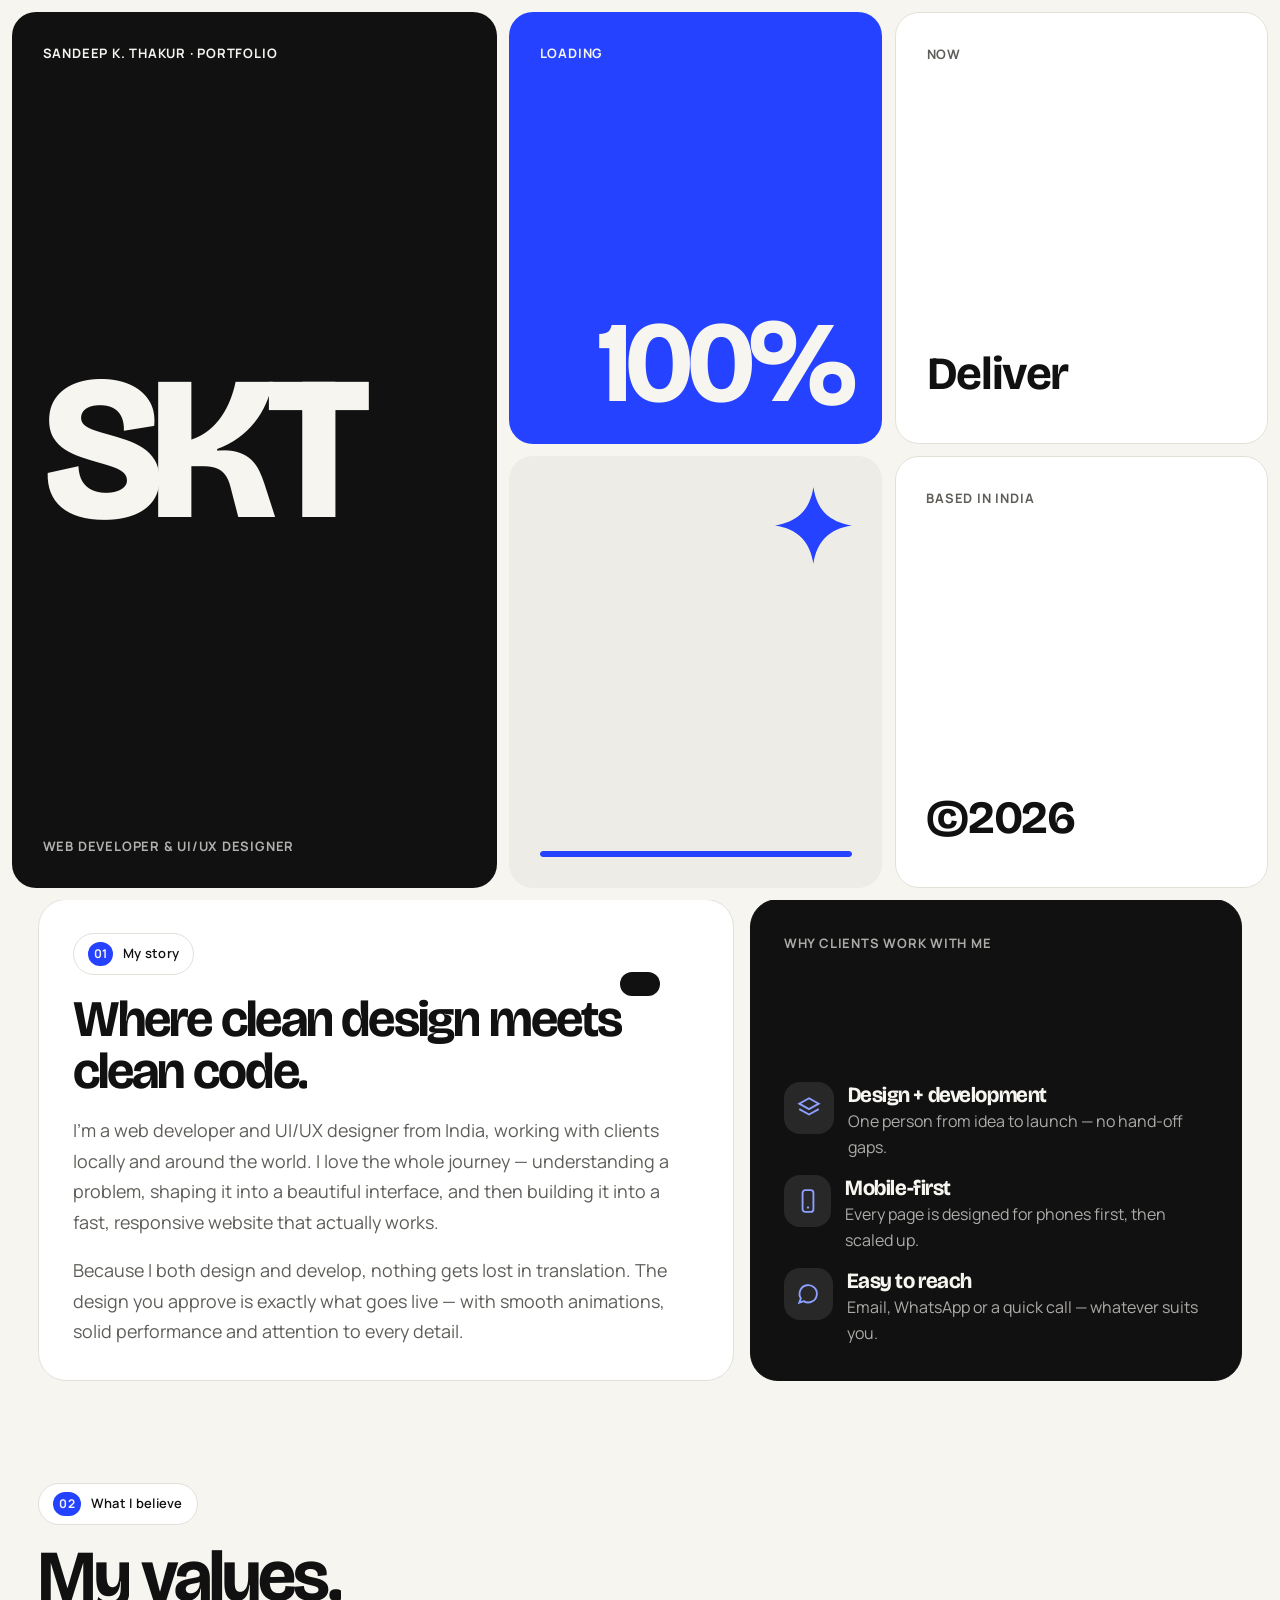
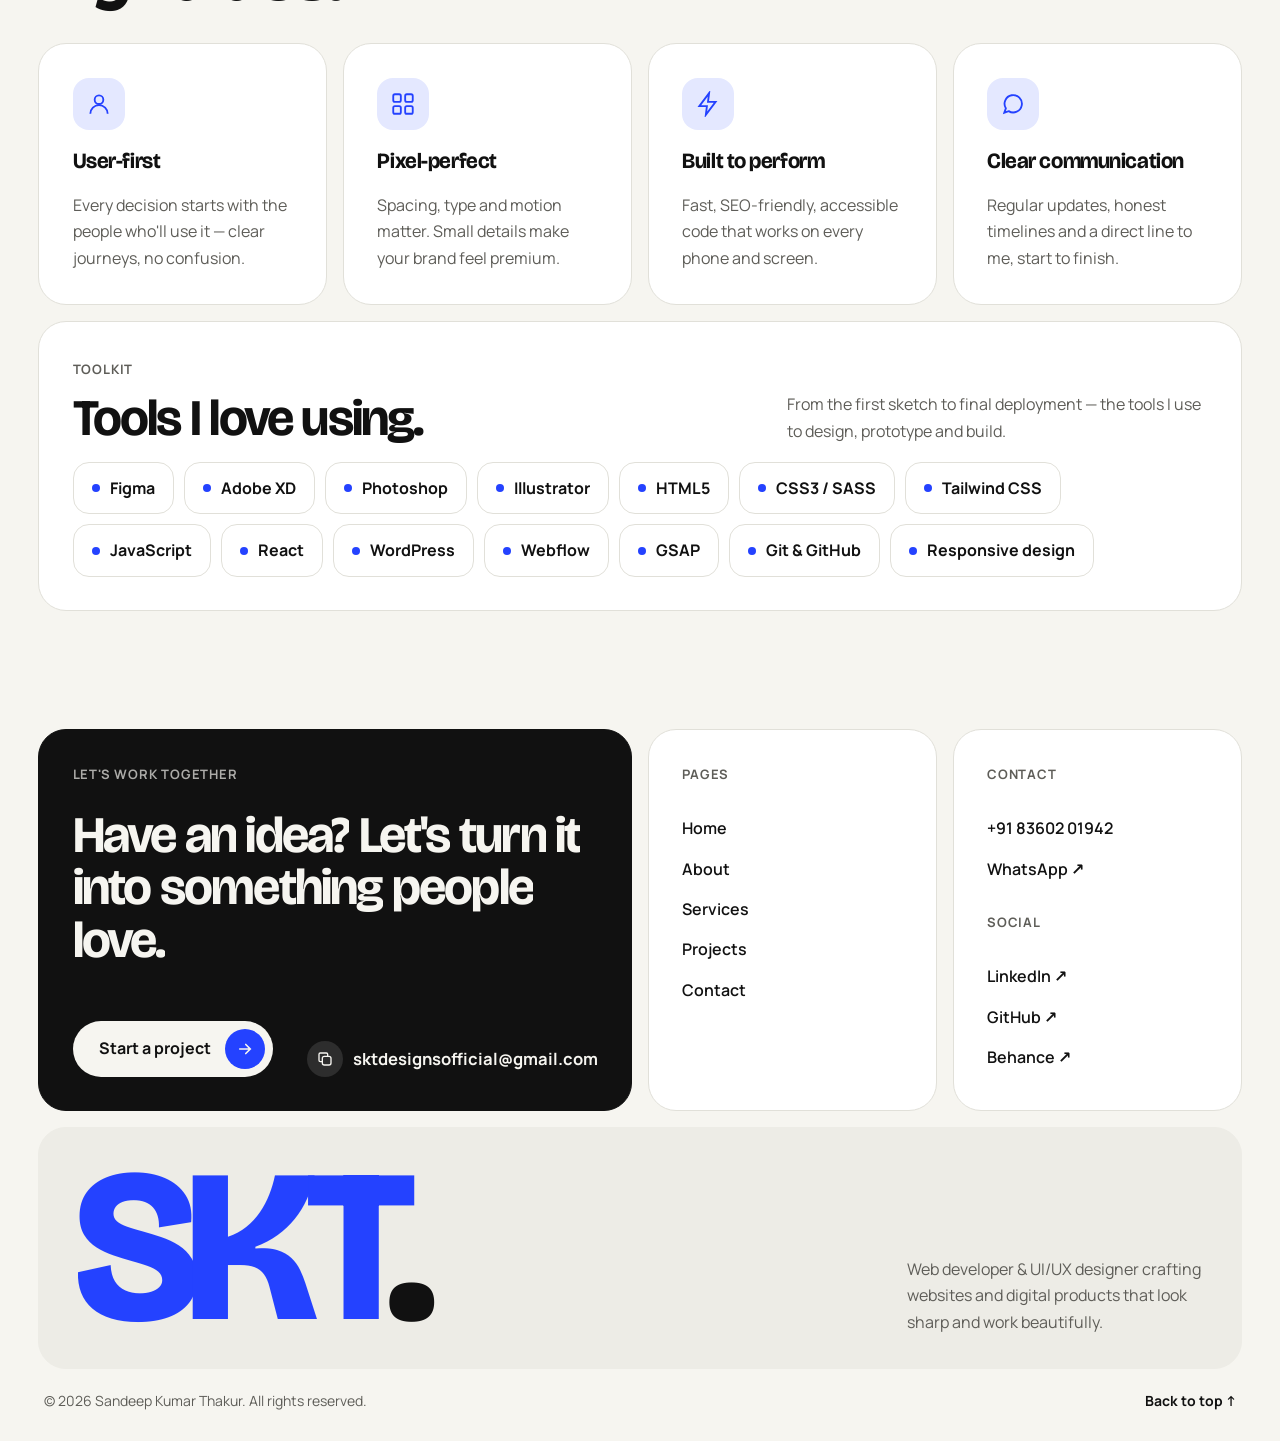
==== commit ad213814: "create new pages" ====
--- a/about.html
+++ b/about.html
@@ -13,6 +13,7 @@
 <meta property="og:title" content="About — Sandeep K. Thakur | Web Developer & UI/UX Designer">
 <meta property="og:description" content="Learn about Sandeep Kumar Thakur (SKT), a web developer and UI/UX designer from India.">
 <meta property="og:type" content="website">
+<meta property="og:image" content="assets/img/sandeep.jpg">
 <link rel="icon" href="data:image/svg+xml,%3Csvg xmlns='http://www.w3.org/2000/svg' viewBox='0 0 64 64'%3E%3Ccircle cx='32' cy='32' r='32' fill='%232442FF'/%3E%3Ctext x='32' y='40' font-family='Arial Black,Arial' font-weight='900' font-size='20' text-anchor='middle' fill='%23F6F5F0'%3ESKT%3C/text%3E%3C/svg%3E">
 <script>(function(d){d.classList.add('js');try{if(!sessionStorage.getItem('skt-loaded'))d.classList.add('first-load');else if(sessionStorage.getItem('skt-trans'))d.classList.add('trans-in');}catch(e){}})(document.documentElement);</script>
 <link rel="preconnect" href="https://fonts.googleapis.com">
@@ -66,8 +67,7 @@
         <p class="lead">I'm Sandeep Kumar Thakur — known as SKT. I help businesses and startups launch websites and digital products people love to use.</p>
       </div>
       <div class="tile portrait c-4 pop" style="--i:1" data-hero>
-        <!-- To use your photo: <img src="assets/img/sandeep.jpg" alt="Sandeep Kumar Thakur"> -->
-        <div class="p-art" aria-hidden="true"><span class="r1"></span><span class="r2"></span><strong>SKT</strong></div>
+        <img src="assets/img/sandeep.jpg" alt="Sandeep Kumar Thakur, web developer and UI/UX designer" width="1000" height="1250" loading="lazy">
         <div class="p-tag"><span>Sandeep K. Thakur</span><span style="display:flex;align-items:center;gap:8px"><span class="dot dot--live" style="background:#8EA0FF"></span>Open to work</span></div>
       </div>
       <div class="tile tile--dark c-3 pop" data-hero style="--i:2"><span class="tile-label">Role</span><p class="t-sm" style="margin-top:auto">Web Developer + UI/UX Designer</p></div>
--- a/assets/css/style.css
+++ b/assets/css/style.css
@@ -621,3 +621,4 @@
 .tech-list li{background:rgba(246,245,240,.08)}
 .tech-list li::before{background:var(--blue-tint)}
 .p-card,.pd-media,.g-tile{transition:background-color .8s}
+.portrait img{object-position:center 30%;transition:transform 1.2s var(--ease-out)}.portrait:hover img{transform:scale(1.03)}
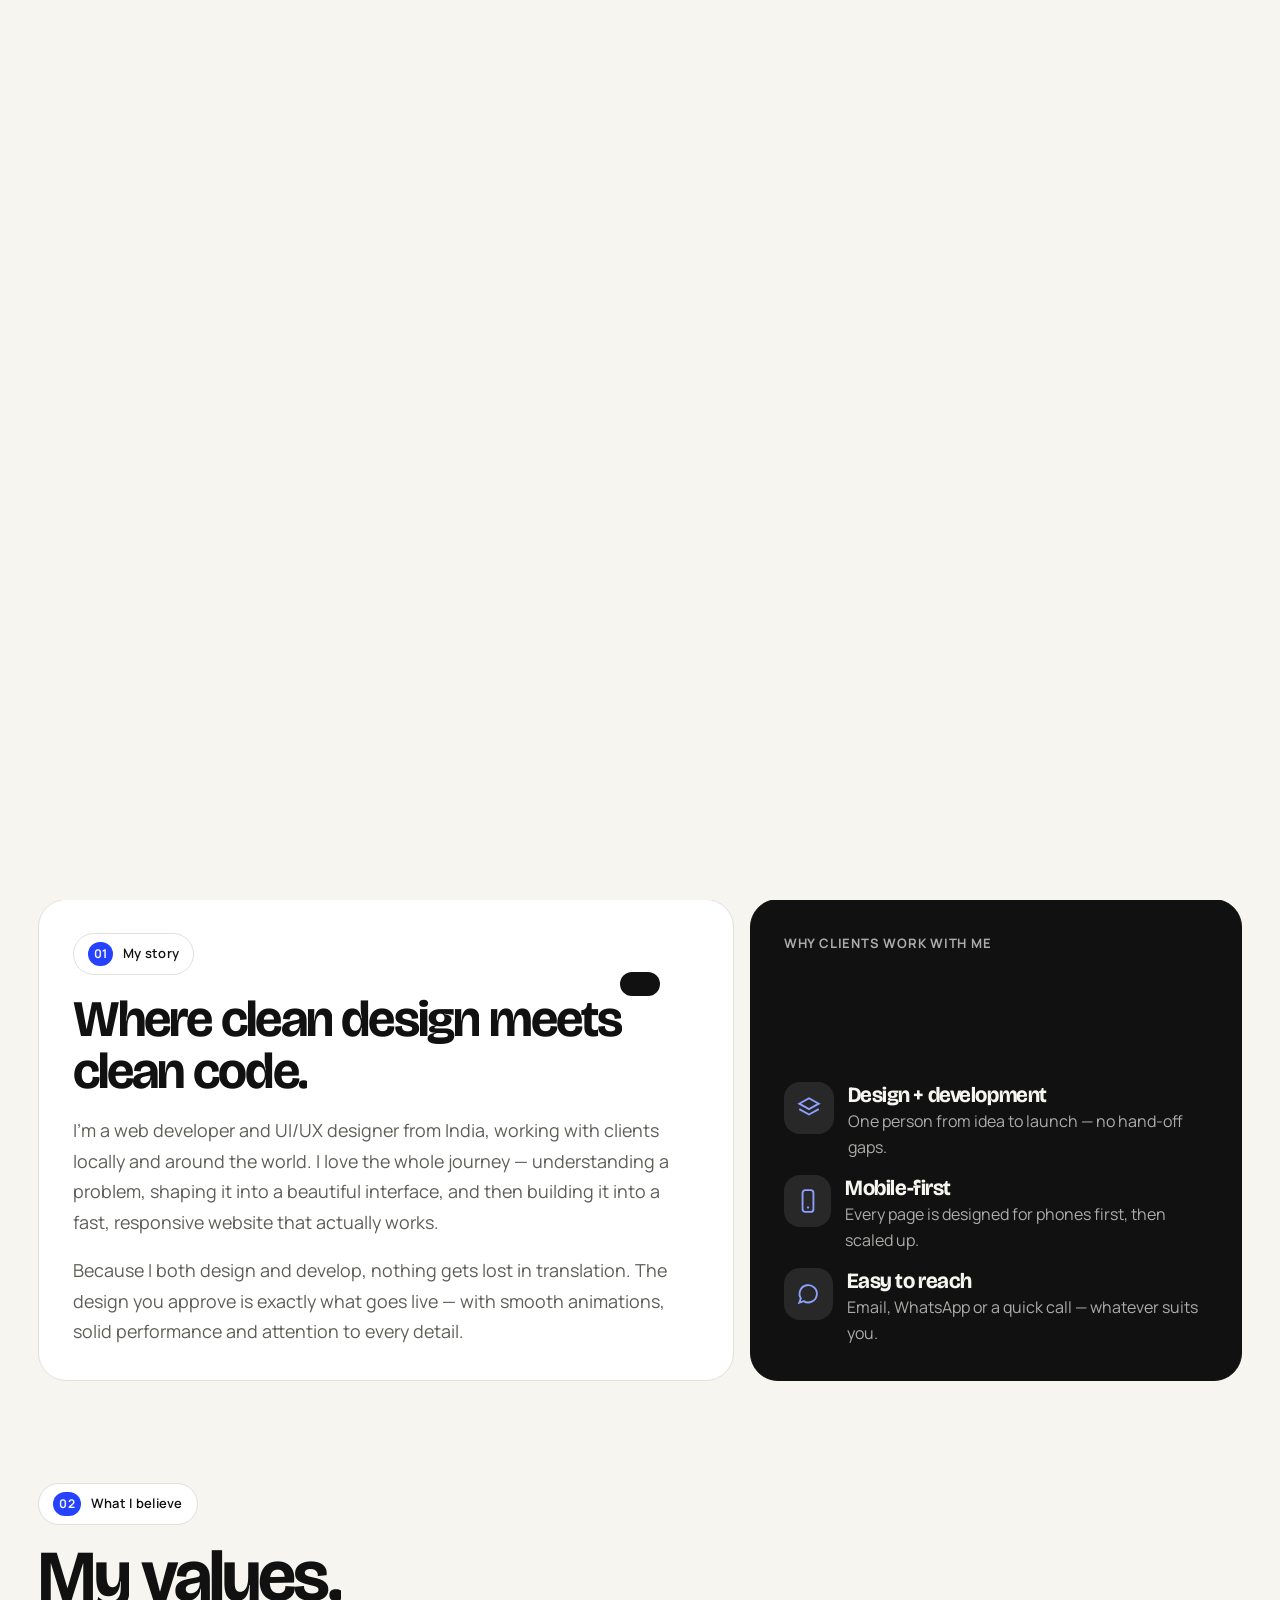
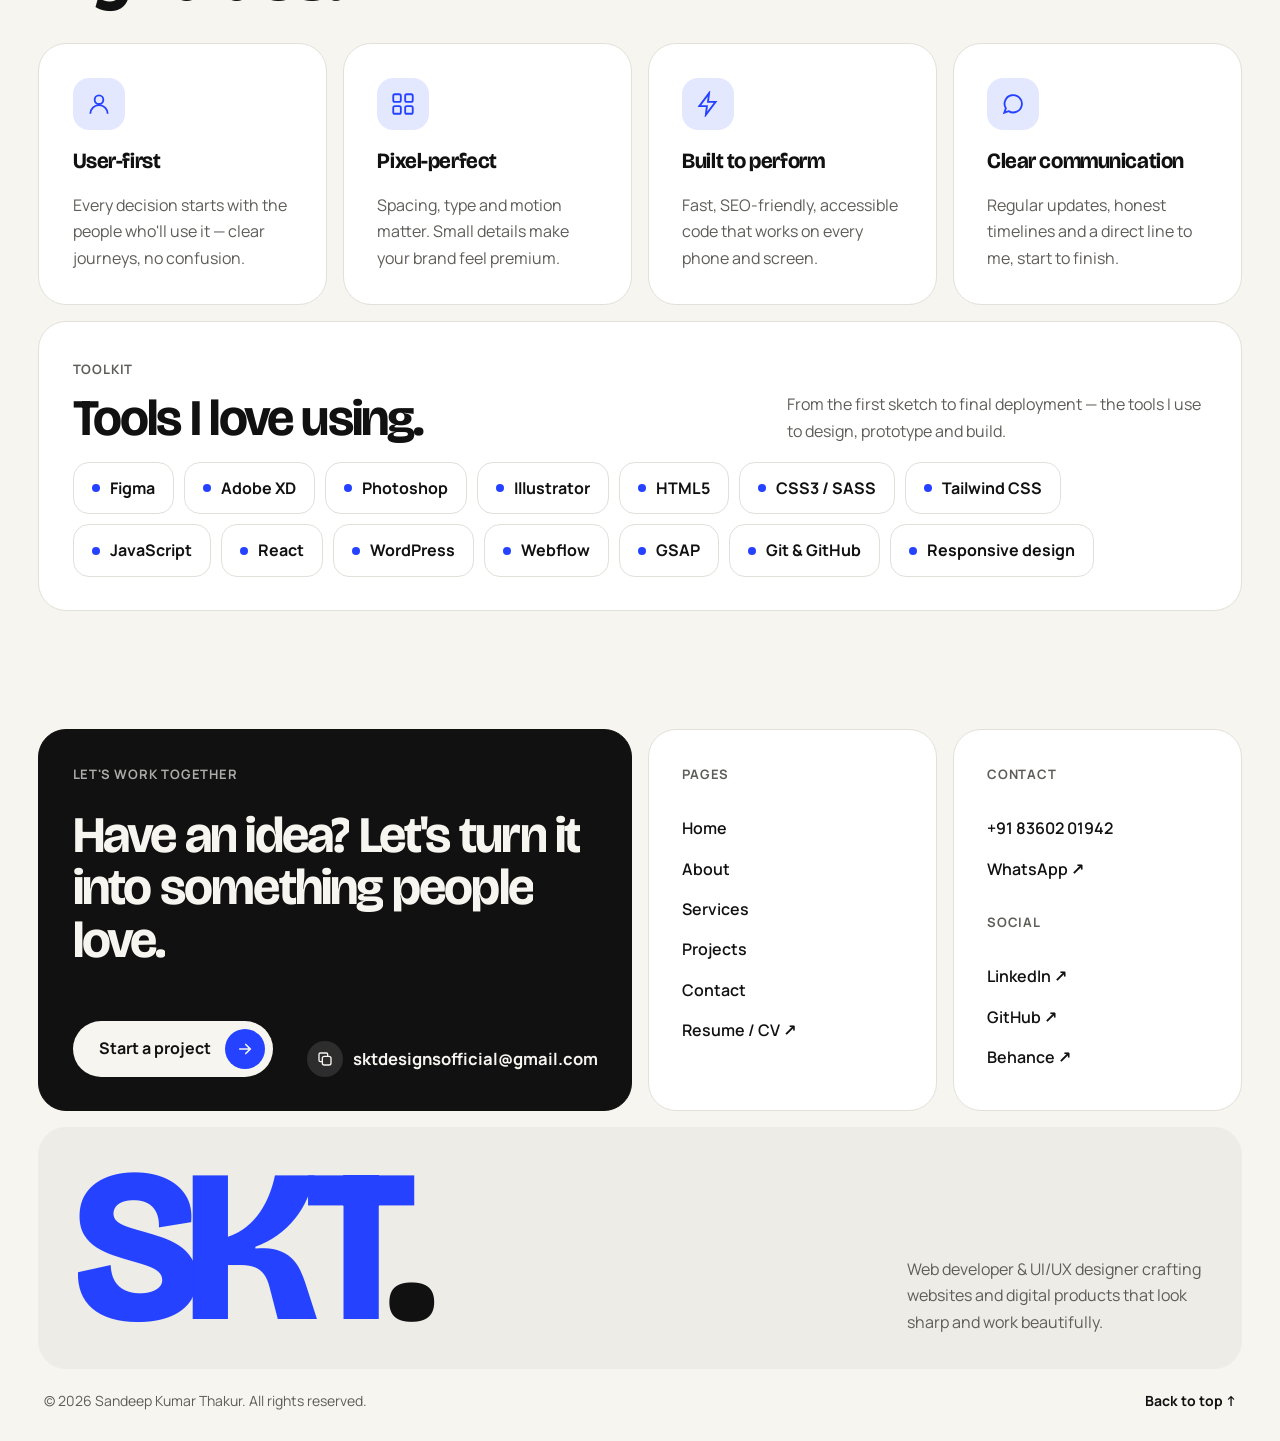
==== commit 3ec72d99: "add resume and all" ====
--- a/about.html
+++ b/about.html
@@ -44,8 +44,11 @@
   <div class="nav-pill">
     <a class="logo" href="index.html" data-label="Home" aria-label="Sandeep K. Thakur — home"><span class="logo-mark">SKT</span><span>Sandeep K. Thakur</span></a>
     <nav class="nav" aria-label="Main"><a href="index.html"><span data-scramble>Home</span></a><a href="about.html"><span data-scramble>About</span></a><a href="services.html"><span data-scramble>Services</span></a><a href="projects.html"><span data-scramble>Projects</span></a><a href="contact.html"><span data-scramble>Contact</span></a></nav>
+    <div class="nav-actions">
+    <a href="assets/cv/resume.pdf" class="nav-cv magnetic" data-cv target="_blank" rel="noopener" data-label="Resume" aria-label="Open my resume / CV (opens in a new tab)"><span class="cv-full">Resume</span><span class="cv-short">CV</span><span class="cv-ic"><svg viewBox="0 0 24 24" fill="none" stroke="currentColor" stroke-width="2.2" stroke-linecap="round" aria-hidden="true"><path d="M7 17L17 7M8 7h9v9"/></svg></span></a>
     <a href="contact.html" class="btn magnetic btn--sm nav-cta" data-label="Contact" >Let's talk<span class="ic"><svg viewBox="0 0 24 24" fill="none" stroke="currentColor" stroke-width="2.2" stroke-linecap="round" aria-hidden="true"><path d="M5 12h14M13 6l6 6-6 6"/></svg></span></a>
     <button class="menu-btn" type="button" aria-expanded="false" aria-controls="mobile-menu"><span class="mb-txt">Menu</span><span class="bars" aria-hidden="true"><i></i><i></i></span></button>
+    </div>
   </div>
 </header>
 <nav class="mobile-menu" id="mobile-menu" aria-label="Mobile">
@@ -54,7 +57,8 @@
     <a class="mm-tile" href="services.html" style="--i:2"><small>03</small><strong>Services</strong></a>
     <a class="mm-tile" href="projects.html" style="--i:3"><small>04</small><strong>Projects</strong></a>
     <a class="mm-tile" href="contact.html" style="--i:4"><small>05</small><strong>Contact</strong></a>
-    <div class="mm-tile wide" style="--i:5"><small>Say hello</small><a href="mailto:sktdesignsofficial@gmail.com">sktdesignsofficial@gmail.com</a><a href="tel:+918360201942">+91 83602 01942</a><span style="display:flex;gap:16px;flex-wrap:wrap"><a href="https://www.linkedin.com/in/sandeepkumarthakur1" target="_blank" rel="noopener">LinkedIn ↗</a><a href="https://github.com/SandeepKumarThakur1" target="_blank" rel="noopener">GitHub ↗</a><a href="https://www.behance.net/sktdesigns" target="_blank" rel="noopener">Behance ↗</a></span></div>
+    <a class="mm-tile mm-cv" href="assets/cv/resume.pdf" data-cv target="_blank" rel="noopener" style="--i:5"><small>06 · New tab ↗</small><strong>Resume</strong></a>
+    <div class="mm-tile wide" style="--i:6"><small>Say hello</small><a href="mailto:sktdesignsofficial@gmail.com">sktdesignsofficial@gmail.com</a><a href="tel:+918360201942">+91 83602 01942</a><span style="display:flex;gap:16px;flex-wrap:wrap"><a href="https://www.linkedin.com/in/sandeepkumarthakur1" target="_blank" rel="noopener">LinkedIn ↗</a><a href="https://github.com/SandeepKumarThakur1" target="_blank" rel="noopener">GitHub ↗</a><a href="https://www.behance.net/sktdesigns" target="_blank" rel="noopener">Behance ↗</a></span></div>
 </nav>
 <main id="main"><span id="top"></span>
 
@@ -129,7 +133,7 @@
       </div>
       <div class="tile c-3 pop" style="--i:1">
         <span class="tile-label">Pages</span>
-        <ul class="f-links"><li><a href="index.html">Home</a></li><li><a href="about.html">About</a></li><li><a href="services.html">Services</a></li><li><a href="projects.html">Projects</a></li><li><a href="contact.html">Contact</a></li></ul>
+        <ul class="f-links"><li><a href="index.html">Home</a></li><li><a href="about.html">About</a></li><li><a href="services.html">Services</a></li><li><a href="projects.html">Projects</a></li><li><a href="contact.html">Contact</a></li><li><a href="assets/cv/resume.pdf" data-cv target="_blank" rel="noopener">Resume / CV ↗</a></li></ul>
       </div>
       <div class="tile c-3 pop" style="--i:2">
         <span class="tile-label">Contact</span>
--- a/assets/css/style.css
+++ b/assets/css/style.css
@@ -622,3 +622,85 @@
 .tech-list li::before{background:var(--blue-tint)}
 .p-card,.pd-media,.g-tile{transition:background-color .8s}
 .portrait img{object-position:center 30%;transition:transform 1.2s var(--ease-out)}.portrait:hover img{transform:scale(1.03)}
+
+/* =========================================================
+   RESUME / CV — header pill
+   ========================================================= */
+.nav-actions{display:flex;align-items:center;gap:8px}
+.nav-cv{display:inline-flex;align-items:center;gap:8px;height:46px;padding:0 6px 0 18px;border-radius:999px;font-weight:700;font-size:15px;
+  color:var(--ink);box-shadow:inset 0 0 0 1.5px rgba(17,17,17,.14);transition:background .3s,color .3s,box-shadow .3s}
+.nav-cv .cv-ic{display:grid;place-items:center;width:34px;height:34px;border-radius:50%;background:var(--blue-soft);color:var(--blue);transition:transform .5s var(--ease),background .3s,color .3s}
+.nav-cv .cv-ic svg{width:15px;height:15px}
+.nav-cv:hover{background:var(--ink);color:var(--light);box-shadow:inset 0 0 0 1.5px var(--ink)}
+.nav-cv:hover .cv-ic{transform:rotate(45deg);background:var(--blue);color:var(--light)}
+.nav-cv .cv-short{display:none}
+@media (max-width:960px){.nav-cv{height:44px;padding-left:14px}.nav-cv .cv-ic{width:30px;height:30px}}
+@media (max-width:420px){.nav-cv .cv-full{display:none}.nav-cv .cv-short{display:inline}.logo > span:last-child{display:none}}
+.mm-tile.mm-cv{background:var(--blue-soft);border-color:var(--blue-soft)}
+.mm-tile.mm-cv strong{color:var(--blue)}
+
+/* =========================================================
+   STORY — scroll-driven chapters
+   ========================================================= */
+.story-cue{display:inline-flex;align-items:center;gap:12px;font-size:14px;font-weight:700;color:var(--muted);transition:color .3s}
+.story-cue:hover{color:var(--blue)}
+.cue-line{position:relative;width:2px;height:28px;border-radius:2px;background:var(--line);overflow:hidden}
+.cue-line::after{content:"";position:absolute;left:0;top:-40%;width:100%;height:40%;background:var(--blue);animation:cue 1.8s var(--ease) infinite}
+@keyframes cue{to{top:100%}}
+
+.story-head{display:flex;flex-direction:column;gap:16px;margin-bottom:clamp(28px,4vw,56px)}
+.story-grid{display:grid;grid-template-columns:minmax(0,6fr) minmax(0,6fr);gap:clamp(20px,4vw,64px);align-items:start}
+.story-steps{display:flex;flex-direction:column;gap:clamp(24px,20vh,220px);padding-block:8vh 18vh}
+.story-step .tile{transition:opacity .6s var(--ease-out),transform .6s var(--ease-out),border-color .4s;opacity:.35;transform:scale(.97)}
+.story-step.is-on .tile{opacity:1;transform:none;border-color:rgba(36,66,255,.35)}
+.story-step .tile--blue{border-color:var(--blue)!important}
+.story-k{font-family:var(--f-head);font-weight:700;font-size:15px;color:var(--blue)}
+.tile--blue .story-k{color:var(--light)}
+.story-step .muted em{font-style:normal;color:var(--ink);font-weight:600}
+.story-cta{display:flex;flex-wrap:wrap;align-items:center;gap:18px;margin-top:6px}
+.story-stage-wrap{position:sticky;top:110px}
+.story-stage{aspect-ratio:4/4.2;max-height:calc(100vh - 140px);justify-content:space-between;gap:12px}
+.stage-top{display:flex;justify-content:space-between;align-items:center;gap:12px}
+.stage-title{font-family:var(--f-head);font-weight:700;font-size:18px;color:var(--blue-tint);transition:opacity .3s}
+.stage-art{position:relative;flex:1;min-height:0}
+.sv{position:absolute;inset:0;width:100%;height:100%;opacity:0;transform:translateY(16px) scale(.96);transition:opacity .6s var(--ease-out),transform .8s var(--ease-out)}
+.sv.on{opacity:1;transform:none}
+.sv .dr{stroke-dasharray:1200;stroke-dashoffset:1200;transition:stroke-dashoffset 1.6s var(--ease-out) .1s}
+.sv.on .dr{stroke-dashoffset:0}
+.sv .pop-in{opacity:0;transform:scale(.6);transform-box:fill-box;transform-origin:center;transition:all .7s var(--ease-out) .5s}
+.sv .pop-in.d2,.sv .dr.d2{transition-delay:.85s}
+.sv.on .pop-in{opacity:1;transform:none}
+.sv .blink{animation:blink 1s steps(1) infinite}
+@keyframes blink{50%{opacity:0}}
+.sv .spark{transform-box:fill-box;transform-origin:center;animation:twinkle 2.4s ease-in-out infinite}
+@keyframes twinkle{50%{opacity:.4}}
+.sv .lines rect{transform-box:fill-box;transform-origin:left;transform:scaleX(0);transition:transform .8s var(--ease-out) .6s}
+.sv.on .lines rect{transform:none}
+.sv .slide-l,.sv .slide-r,.sv .merge{transition:all .9s var(--ease)}
+.sv .slide-l{transform:translateX(-30px)}.sv .slide-r{transform:translateX(30px)}
+.sv.on .slide-l{transform:translateX(70px);opacity:0;transition-delay:.9s}
+.sv.on .slide-r{transform:translateX(-70px);opacity:0;transition-delay:.9s}
+.sv .merge{opacity:0;transform:scale(.7);transform-box:fill-box;transform-origin:center}
+.sv.on .merge{opacity:1;transform:none;transition-delay:1.4s}
+.sv .orbit{transform-origin:200px 150px;animation:spin 14s linear infinite}
+@keyframes spin{to{transform:rotate(360deg)}}
+.sv .ping-ring{transform-box:fill-box;transform-origin:center;animation:ring 2s var(--ease-out) infinite}
+@keyframes ring{from{transform:scale(.5);opacity:1}to{transform:scale(1.6);opacity:0}}
+.stage-foot{display:flex;align-items:center;gap:16px}
+.stage-dots{display:flex;gap:6px}
+.stage-dots i{width:8px;height:8px;border-radius:999px;background:rgba(246,245,240,.25);transition:all .4s var(--ease-out)}
+.stage-dots i.on{width:26px;background:var(--blue)}
+.stage-bar{flex:1;height:3px;border-radius:3px;background:rgba(246,245,240,.15);overflow:hidden}
+.stage-bar b{display:block;height:100%;background:var(--blue-tint);transform-origin:left;transform:scaleX(0)}
+
+@media (max-width:900px){
+  .story-grid{grid-template-columns:1fr}
+  .story-stage-wrap{order:-1;top:76px;z-index:2}
+  .story-stage{aspect-ratio:auto;height:min(36vh,280px);padding:16px 18px}
+  .story-steps{gap:22vh;padding-block:4vh 20vh}
+  .story-step .tile{opacity:.25}
+}
+@media (prefers-reduced-motion:reduce){
+  .sv,.sv *{transition:none!important;animation:none!important}
+  .story-step .tile{opacity:1;transform:none}
+}
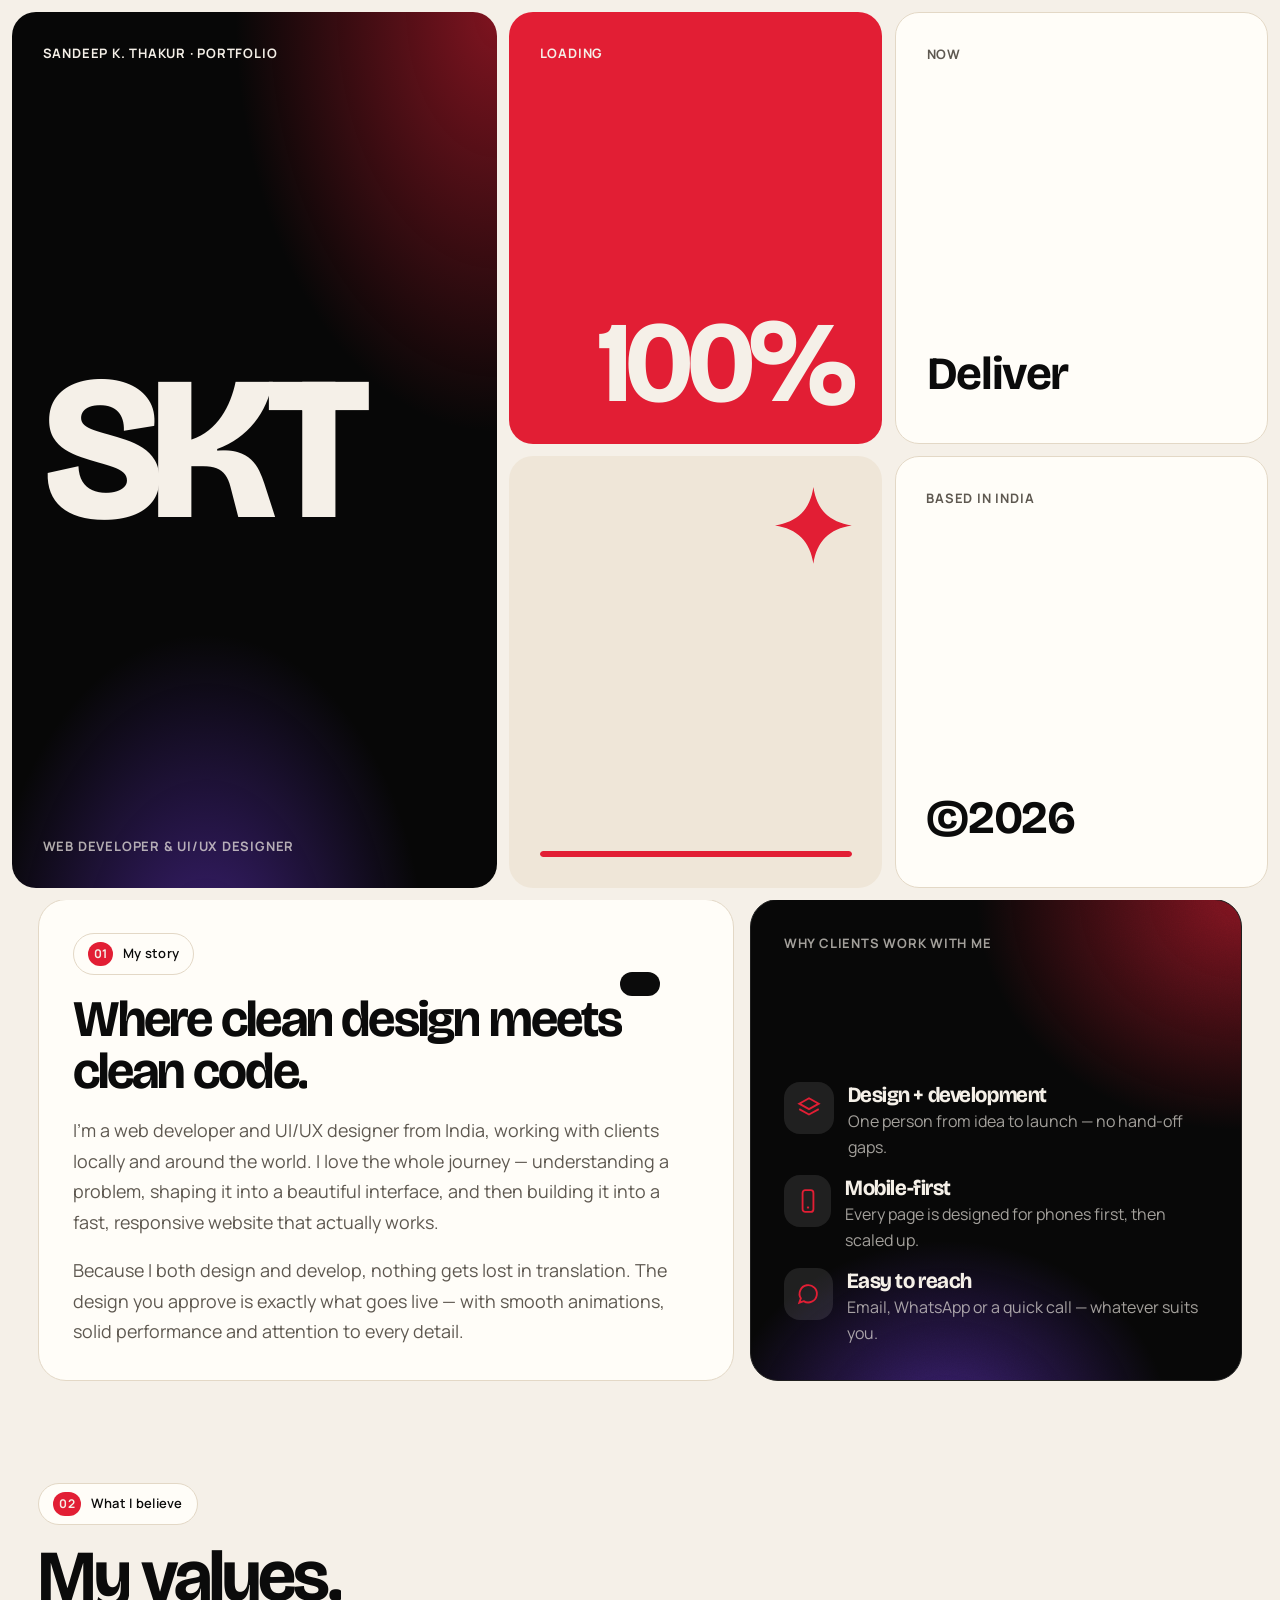
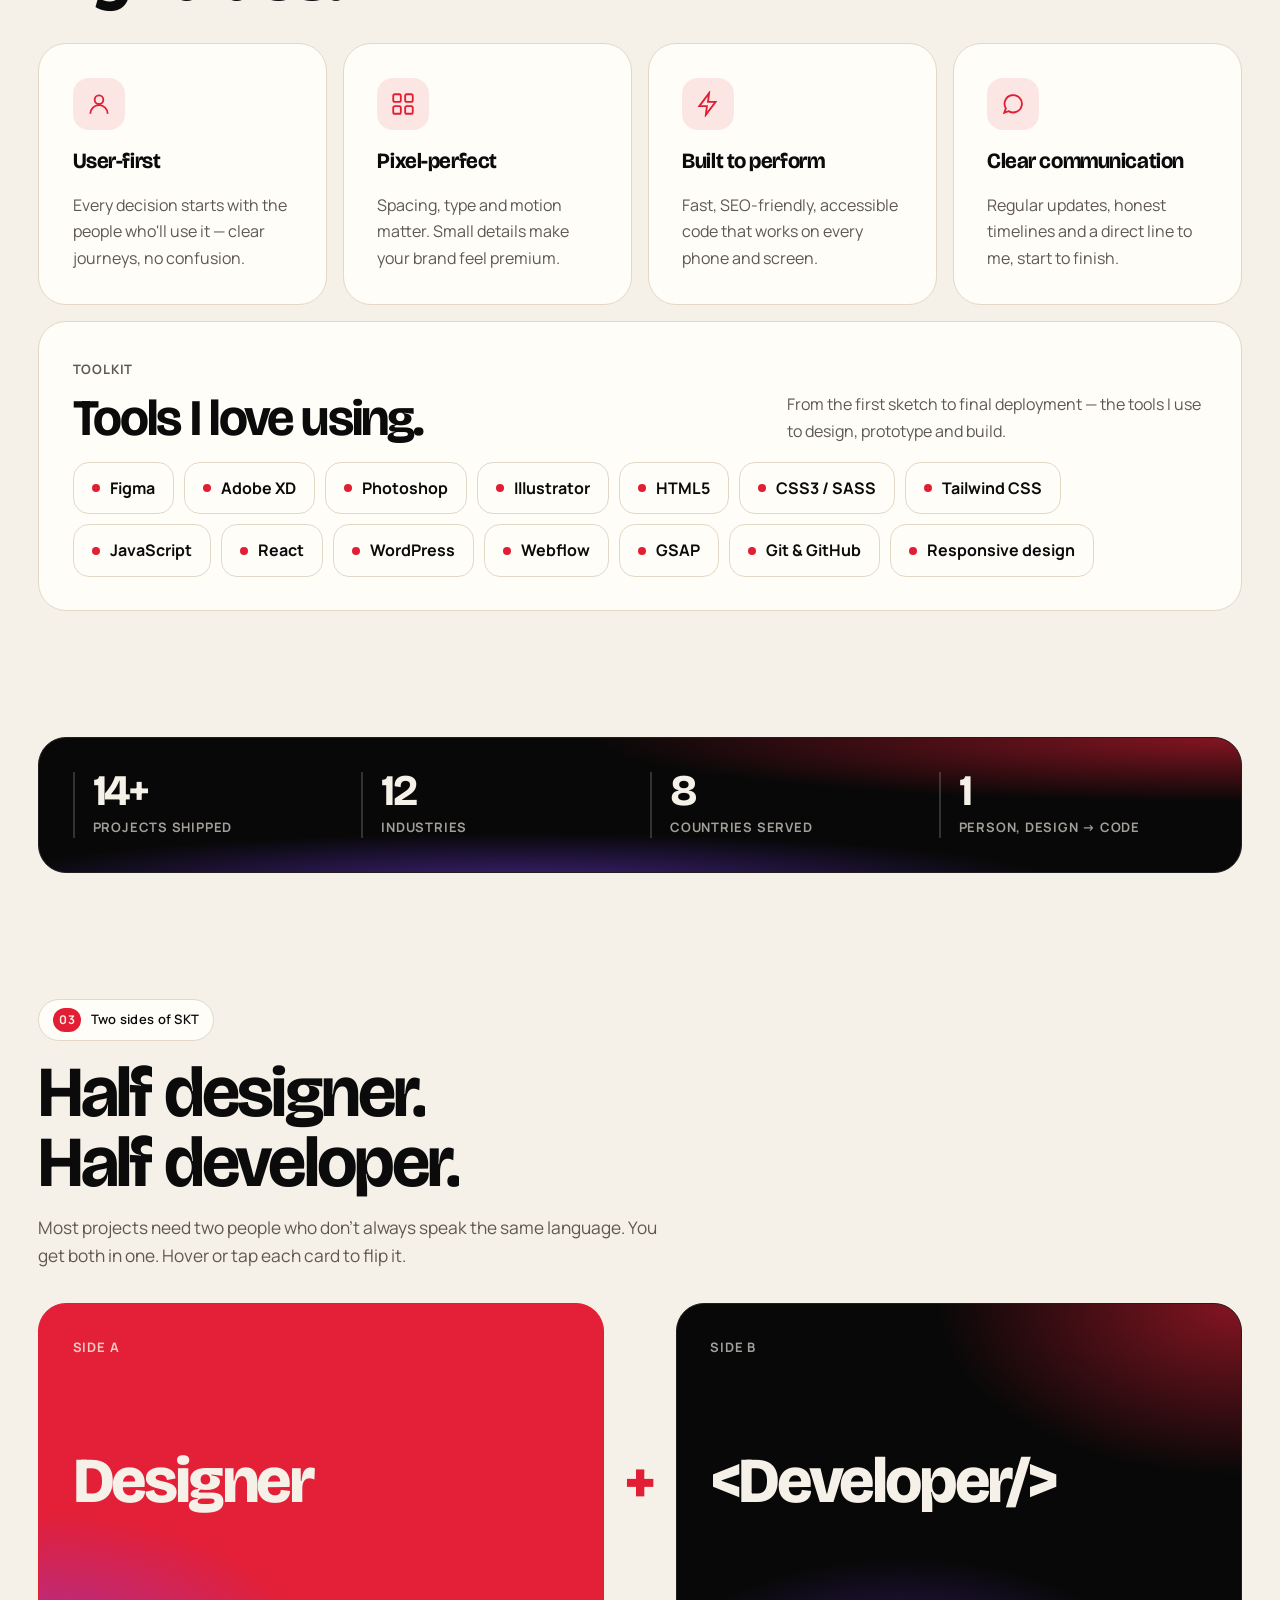
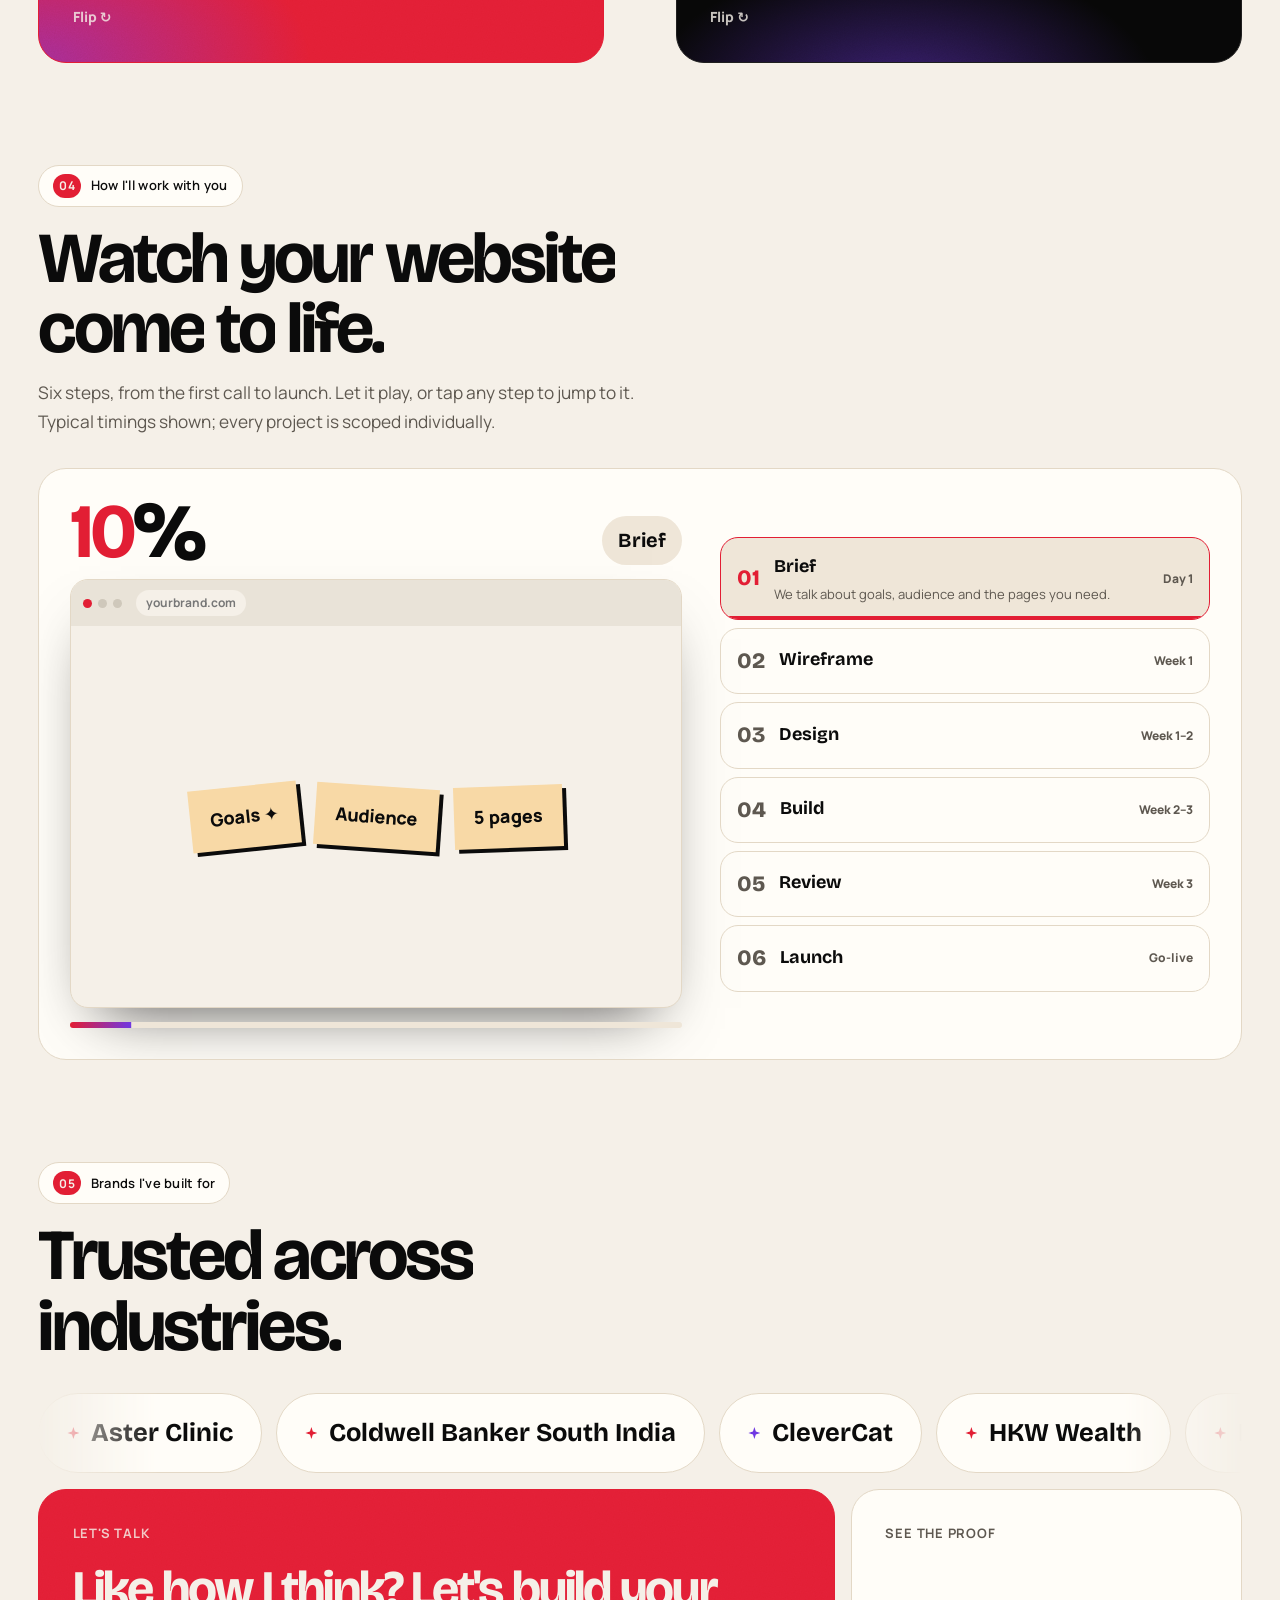
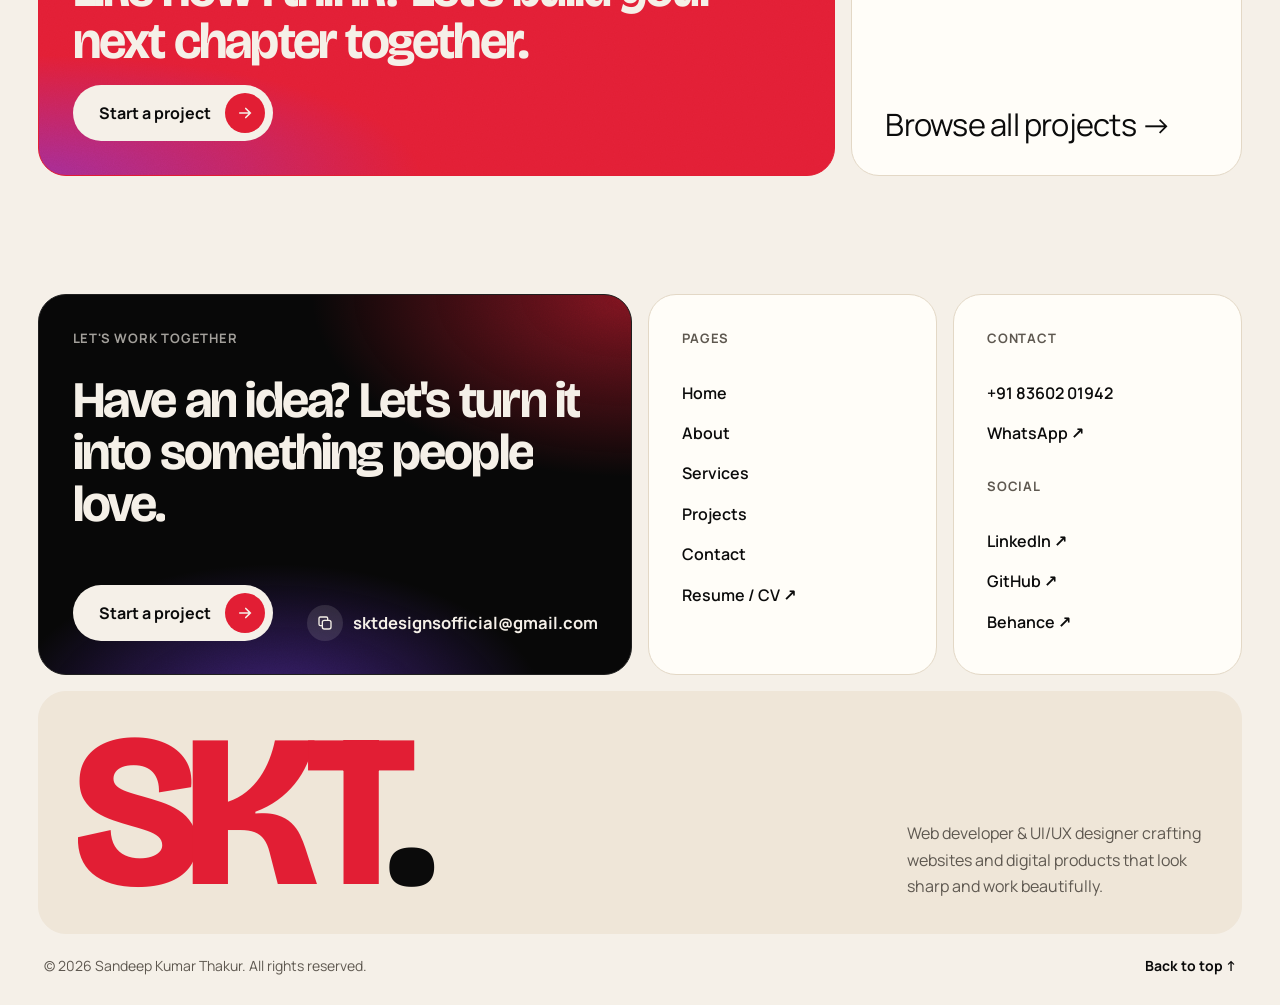
==== commit f0f2f063: "new theme and content" ====
--- a/about.html
+++ b/about.html
@@ -3,19 +3,34 @@
 <head>
 <meta charset="utf-8">
 <meta name="viewport" content="width=device-width, initial-scale=1">
-<title>About — Sandeep K. Thakur | Web Developer & UI/UX Designer</title>
-<meta name="description" content="Learn about Sandeep Kumar Thakur (SKT), a web developer and UI/UX designer from India.">
+<title>About SKT | Sandeep K. Thakur, Designer &amp; Developer</title>
+<meta name="description" content="Meet Sandeep Kumar Thakur (SKT): half designer, half developer. His story, values, process and the brands he has built websites for.">
+<meta name="robots" content="index, follow, max-image-preview:large">
+<link rel="canonical" href="https://sktdesign.netlify.app/about.html">
+<meta property="og:site_name" content="SKT · Sandeep K. Thakur">
+<meta property="og:locale" content="en_IN">
+<meta property="og:type" content="website">
+<meta property="og:url" content="https://sktdesign.netlify.app/about.html">
+<meta property="og:title" content="About SKT | Sandeep K. Thakur, Designer &amp; Developer">
+<meta property="og:description" content="Meet Sandeep Kumar Thakur (SKT): half designer, half developer. His story, values, process and the brands he has built websites for.">
+<meta property="og:image" content="https://sktdesign.netlify.app/assets/img/og-image.jpg">
+<meta property="og:image:width" content="1200">
+<meta property="og:image:height" content="630">
+<meta property="og:image:alt" content="SKT: Websites that bring difference. UI/UX design, web development, e-commerce.">
+<meta name="twitter:card" content="summary_large_image">
+<meta name="twitter:title" content="About SKT | Sandeep K. Thakur, Designer &amp; Developer">
+<meta name="twitter:description" content="Meet Sandeep Kumar Thakur (SKT): half designer, half developer. His story, values, process and the brands he has built websites for.">
+<meta name="twitter:image" content="https://sktdesign.netlify.app/assets/img/og-image.jpg">
+<link rel="apple-touch-icon" href="assets/logo/apple-touch-icon.png">
+<link rel="manifest" href="site.webmanifest">
 <meta name="author" content="Sandeep Kumar Thakur">
 <link rel="me" href="https://www.linkedin.com/in/sandeepkumarthakur1">
 <link rel="me" href="https://github.com/SandeepKumarThakur1">
 <link rel="me" href="https://www.behance.net/sktdesigns">
-<meta name="theme-color" content="#F6F5F0">
-<meta property="og:title" content="About — Sandeep K. Thakur | Web Developer & UI/UX Designer">
-<meta property="og:description" content="Learn about Sandeep Kumar Thakur (SKT), a web developer and UI/UX designer from India.">
-<meta property="og:type" content="website">
-<meta property="og:image" content="assets/img/sandeep.jpg">
-<link rel="icon" href="data:image/svg+xml,%3Csvg xmlns='http://www.w3.org/2000/svg' viewBox='0 0 64 64'%3E%3Ccircle cx='32' cy='32' r='32' fill='%232442FF'/%3E%3Ctext x='32' y='40' font-family='Arial Black,Arial' font-weight='900' font-size='20' text-anchor='middle' fill='%23F6F5F0'%3ESKT%3C/text%3E%3C/svg%3E">
+<meta name="theme-color" content="#0B0B0B">
+<link rel="icon" href="data:image/svg+xml,%3Csvg viewBox=%220 0 64 64%22 xmlns=%22http://www.w3.org/2000/svg%22%3E%3Ccircle cx=%2232%22 cy=%2232%22 r=%2232%22 fill=%22%23E21E34%22/%3E%3Cpath d=%22M32 32H64A32 32 0 0 1 32 64Z%22 fill=%22%237038E2%22/%3E%3Cpath d=%22M13 13L51 51M51 13L13 51%22 stroke=%22%23F8D9A6%22 stroke-width=%221.6%22 stroke-linecap=%22round%22/%3E%3Cpath d=%22M32 14C33.2 26.5 37.5 30.8 50 32C37.5 33.2 33.2 37.5 32 50C30.8 37.5 26.5 33.2 14 32C26.5 30.8 30.8 26.5 32 14Z%22 fill=%22%23F5F0E8%22/%3E%3Ccircle cx=%2232%22 cy=%2232%22 r=%223%22 fill=%22%23E21E34%22/%3E%3C/svg%3E">
 <script>(function(d){d.classList.add('js');try{if(!sessionStorage.getItem('skt-loaded'))d.classList.add('first-load');else if(sessionStorage.getItem('skt-trans'))d.classList.add('trans-in');}catch(e){}})(document.documentElement);</script>
+<script>(function(d){try{var t=localStorage.getItem('skt-theme');if(!t&&matchMedia('(prefers-color-scheme: light)').matches)t='light';d.setAttribute('data-theme',t||'dark')}catch(e){d.setAttribute('data-theme','dark')}})(document.documentElement);</script>
 <link rel="preconnect" href="https://fonts.googleapis.com">
 <link rel="preconnect" href="https://fonts.gstatic.com" crossorigin>
 <link rel="stylesheet" href="https://fonts.googleapis.com/css2?family=Bricolage+Grotesque:opsz,wght@12..96,500;12..96,600;12..96,700;12..96,800&family=Manrope:wght@400;500;600;700;800&display=swap">
@@ -30,9 +45,9 @@
   <div class="ld-grid">
     <div class="ld ld-1" style="--i:0;--o:2"><span class="ld-small">Sandeep K. Thakur · Portfolio</span><div class="ld-logo"><span>S</span><span>K</span><span>T</span></div><span class="ld-small" style="opacity:.7">Web Developer &amp; UI/UX Designer</span></div>
     <div class="ld ld-2" style="--i:1;--o:0"><span class="ld-small">Loading</span><div class="ld-count"><span class="ld-n">0</span>%</div></div>
-    <div class="ld ld-3" style="--i:2;--o:3"><span class="ld-small" style="color:#5E5D58">Now</span><div class="ld-word">Design</div></div>
+    <div class="ld ld-3" style="--i:2;--o:3"><span class="ld-small" style="color:var(--muted)">Now</span><div class="ld-word">Design</div></div>
     <div class="ld ld-4" style="--i:3;--o:1"><span class="ld-star"><svg viewBox="0 0 24 24" fill="currentColor" aria-hidden="true"><path d="M12 0C13 7 17 11 24 12C17 13 13 17 12 24C11 17 7 13 0 12C7 11 11 7 12 0Z"/></svg></span><div class="ld-bar"><i></i></div></div>
-    <div class="ld ld-5" style="--i:4;--o:4"><span class="ld-small" style="color:#5E5D58">Based in India</span><div class="ld-word">©<span data-year></span></div></div>
+    <div class="ld ld-5" style="--i:4;--o:4"><span class="ld-small" style="color:var(--muted)">Based in India</span><div class="ld-word">©<span data-year></span></div></div>
   </div>
 </div>
 
@@ -42,9 +57,10 @@
 
 <header class="site-header">
   <div class="nav-pill">
-    <a class="logo" href="index.html" data-label="Home" aria-label="Sandeep K. Thakur — home"><span class="logo-mark">SKT</span><span>Sandeep K. Thakur</span></a>
+    <a class="logo" href="index.html" data-label="Home" aria-label="Sandeep K. Thakur — home"><span class="logo-mark"><svg class="lm" viewBox="0 0 64 64" aria-hidden="true"><circle class="lm-disc" cx="32" cy="32" r="32" fill="#E21E34"/><path class="lm-q" d="M32 32H64A32 32 0 0 1 32 64Z" fill="#7038E2"/><path class="lm-x" d="M13 13L51 51M51 13L13 51" stroke="#F8D9A6" stroke-width="1.6" stroke-linecap="round"/><path class="lm-star" d="M32 14C33.2 26.5 37.5 30.8 50 32C37.5 33.2 33.2 37.5 32 50C30.8 37.5 26.5 33.2 14 32C26.5 30.8 30.8 26.5 32 14Z" fill="#F5F0E8"/><circle class="lm-dot" cx="32" cy="32" r="3" fill="#E21E34"/></svg></span><span class="wm">Sandeep K. Thakur<b>.</b></span></a>
     <nav class="nav" aria-label="Main"><a href="index.html"><span data-scramble>Home</span></a><a href="about.html"><span data-scramble>About</span></a><a href="services.html"><span data-scramble>Services</span></a><a href="projects.html"><span data-scramble>Projects</span></a><a href="contact.html"><span data-scramble>Contact</span></a></nav>
     <div class="nav-actions">
+    <button class="theme-btn" type="button" aria-label="Switch to light mode" aria-pressed="false"><span class="knob"><svg viewBox="0 0 32 32" aria-hidden="true"><defs><mask id="moonm"><rect width="32" height="32" fill="#fff"/><circle class="bite" cx="22" cy="10" r="9" fill="#000"/></mask></defs><g class="rays" stroke="#E21E34" stroke-width="2.4" stroke-linecap="round"><path d="M16 1v4M16 27v4M1 16h4M27 16h4M5.4 5.4l2.8 2.8M23.8 23.8l2.8 2.8M5.4 26.6l2.8-2.8M23.8 8.2l2.8-2.8"/></g><circle class="orb" cx="16" cy="16" r="8.5" mask="url(#moonm)"/><path class="tstar" d="M25 22c.3 2 1 2.7 3 3-2 .3-2.7 1-3 3-.3-2-1-2.7-3-3 2-.3 2.7-1 3-3z"/></svg></span></button>
     <a href="assets/cv/resume.pdf" class="nav-cv magnetic" data-cv target="_blank" rel="noopener" data-label="Resume" aria-label="Open my resume / CV (opens in a new tab)"><span class="cv-full">Resume</span><span class="cv-short">CV</span><span class="cv-ic"><svg viewBox="0 0 24 24" fill="none" stroke="currentColor" stroke-width="2.2" stroke-linecap="round" aria-hidden="true"><path d="M7 17L17 7M8 7h9v9"/></svg></span></a>
     <a href="contact.html" class="btn magnetic btn--sm nav-cta" data-label="Contact" >Let's talk<span class="ic"><svg viewBox="0 0 24 24" fill="none" stroke="currentColor" stroke-width="2.2" stroke-linecap="round" aria-hidden="true"><path d="M5 12h14M13 6l6 6-6 6"/></svg></span></a>
     <button class="menu-btn" type="button" aria-expanded="false" aria-controls="mobile-menu"><span class="mb-txt">Menu</span><span class="bars" aria-hidden="true"><i></i><i></i></span></button>
@@ -71,8 +87,8 @@
         <p class="lead">I'm Sandeep Kumar Thakur — known as SKT. I help businesses and startups launch websites and digital products people love to use.</p>
       </div>
       <div class="tile portrait c-4 pop" style="--i:1" data-hero>
-        <img src="assets/img/sandeep.jpg" alt="Sandeep Kumar Thakur, web developer and UI/UX designer" width="1000" height="1250" loading="lazy">
-        <div class="p-tag"><span>Sandeep K. Thakur</span><span style="display:flex;align-items:center;gap:8px"><span class="dot dot--live" style="background:#8EA0FF"></span>Open to work</span></div>
+        <picture><source srcset="assets/img/about-collage.webp" type="image/webp"><img src="assets/img/about-collage.jpg" alt="Collage portrait of Sandeep Kumar Thakur, designer and developer" width="1000" height="1250"></picture>
+        <div class="p-tag"><span>Sandeep K. Thakur</span><span style="display:flex;align-items:center;gap:8px"><span class="dot dot--live" style="background:#C9B8FF"></span>Open to work</span></div>
       </div>
       <div class="tile tile--dark c-3 pop" data-hero style="--i:2"><span class="tile-label">Role</span><p class="t-sm" style="margin-top:auto">Web Developer + UI/UX Designer</p></div>
       <div class="tile c-3 pop" data-hero style="--i:3"><span class="tile-label">Based in</span><p class="t-sm" style="margin-top:auto">India · <span class="clock">--:--</span> IST</p></div>
@@ -115,6 +131,71 @@
         <div style="display:flex;flex-wrap:wrap;justify-content:space-between;align-items:flex-end;gap:16px"><div><span class="tile-label">Toolkit</span><h3 class="t-lg" style="margin-top:10px">Tools I love using.</h3></div><p class="muted" style="max-width:420px">From the first sketch to final deployment — the tools I use to design, prototype and build.</p></div>
         <div class="tools"><span class="tool"><i></i>Figma</span><span class="tool"><i></i>Adobe XD</span><span class="tool"><i></i>Photoshop</span><span class="tool"><i></i>Illustrator</span><span class="tool"><i></i>HTML5</span><span class="tool"><i></i>CSS3 / SASS</span><span class="tool"><i></i>Tailwind CSS</span><span class="tool"><i></i>JavaScript</span><span class="tool"><i></i>React</span><span class="tool"><i></i>WordPress</span><span class="tool"><i></i>Webflow</span><span class="tool"><i></i>GSAP</span><span class="tool"><i></i>Git &amp; GitHub</span><span class="tool"><i></i>Responsive design</span></div>
       </div>
+    </div>
+  </div>
+</section>
+<section class="section-tight">
+  <div class="container">
+    <div class="bento">
+      <div class="tile tile--dark c-12 pop facts" style="--i:0">
+        <div><span class="big-num"><span data-count="projects">0</span>+</span><span class="tile-label">Projects shipped</span></div>
+        <div><span class="big-num" data-count="industries">0</span><span class="tile-label">Industries</span></div>
+        <div><span class="big-num" data-count="countries">0</span><span class="tile-label">Countries served</span></div>
+        <div><span class="big-num">1</span><span class="tile-label">Person, design → code</span></div>
+      </div>
+    </div>
+  </div>
+</section>
+
+<section class="section">
+  <div class="container">
+    <div class="sec-head"><span class="eyebrow fade" style="align-self:flex-start"><b>03</b>Two sides of SKT</span><h2 class="t-xl" data-rv>Half designer.<br>Half developer.</h2><p class="lead fade">Most projects need two people who don't always speak the same language. You get both in one. Hover or tap each card to flip it.</p></div>
+    <div class="sides">
+      <button class="side pop" type="button" aria-label="Designer side, tap to flip"><span class="side-in">
+        <span class="side-f side-front tile tile--blue"><span class="tile-label">Side A</span><b class="side-big">Designer</b><span class="side-hint">Flip ↻</span></span>
+        <span class="side-f side-back tile"><span class="tile-label">The designer in me</span><span class="side-list"><span>Starts with your users &amp; goals</span><span>Thinks in journeys, not pages</span><span>Obsesses over type &amp; spacing</span><span>Builds design systems in Figma</span></span></span>
+      </span></button>
+      <span class="side-plus" aria-hidden="true">+</span>
+      <button class="side pop" type="button" aria-label="Developer side, tap to flip" style="--i:1"><span class="side-in">
+        <span class="side-f side-front tile tile--dark"><span class="tile-label">Side B</span><b class="side-big">&lt;Developer/&gt;</b><span class="side-hint">Flip ↻</span></span>
+        <span class="side-f side-back tile"><span class="tile-label">The developer in me</span><span class="side-list"><span>Writes clean, lean code</span><span>Builds mobile-first &amp; responsive</span><span>Cares about speed &amp; SEO</span><span>Brings designs alive with motion</span></span></span>
+      </span></button>
+    </div>
+  </div>
+</section>
+
+<section class="section" style="padding-top:0">
+  <div class="container">
+    <div class="sec-head"><span class="eyebrow fade" style="align-self:flex-start"><b>04</b>How I'll work with you</span><h2 class="t-xl" data-rv>Watch your website<br>come to life.</h2><p class="lead fade">Six steps, from the first call to launch. Let it play, or tap any step to jump to it. Typical timings shown; every project is scoped individually.</p></div>
+    <div class="bw tile pop" data-bw data-step="0">
+      <div class="bw-stage" aria-hidden="true">
+        <div class="bw-top"><span class="bw-pct"><b>10</b>%</span><span class="bw-label">Brief</span></div>
+        <div class="bw-browser">
+          <div class="bw-bar"><i></i><i></i><i></i><em>yourbrand.com</em><span class="bw-live">● Live</span></div>
+          <div class="bw-page">
+            <div class="bw-nav"><span class="bw-logo"></span><i></i><i></i><i></i><u></u></div>
+            <div class="bw-hero"><div class="bw-txt"><i></i><i></i><i></i><u></u></div><div class="bw-art"><span></span></div></div>
+            <div class="bw-cards"><i></i><i></i><i></i></div>
+            <div class="bw-notes"><span style="--r:-6deg">Goals ✦</span><span style="--r:4deg">Audience</span><span style="--r:-2deg">5 pages</span></div>
+            <div class="bw-code"><p><em>&lt;section</em> class="hero"<em>&gt;</em></p><p>&nbsp;&nbsp;<em>&lt;h1&gt;</em>Your brand<em>&lt;/h1&gt;</em></p><p>&nbsp;&nbsp;<em>&lt;Button</em> cta <em>/&gt;</em></p><p><em>&lt;/section&gt;</em><i></i></p></div>
+            <div class="bw-pins"><span class="p1">Make logo bigger?</span><span class="p2">✓ Approved</span></div>
+            <div class="bw-burst"><i></i><i></i><i></i><i></i><i></i><i></i></div>
+          </div>
+        </div>
+        <div class="bw-prog"><b></b></div>
+      </div>
+      <ol class="bw-steps"><li><button type="button" class="bw-step" data-i="0"><span class="bw-n">01</span><span class="bw-tx"><b>Brief</b><small>We talk about goals, audience and the pages you need.</small></span><em>Day 1</em><i class="bw-fill"></i></button></li><li><button type="button" class="bw-step" data-i="1"><span class="bw-n">02</span><span class="bw-tx"><b>Wireframe</b><small>Page structure is sketched so we agree on flow first.</small></span><em>Week 1</em><i class="bw-fill"></i></button></li><li><button type="button" class="bw-step" data-i="2"><span class="bw-n">03</span><span class="bw-tx"><b>Design</b><small>Colour, type and imagery turn it into your brand.</small></span><em>Week 1–2</em><i class="bw-fill"></i></button></li><li><button type="button" class="bw-step" data-i="3"><span class="bw-n">04</span><span class="bw-tx"><b>Build</b><small>Approved screens become fast, responsive code.</small></span><em>Week 2–3</em><i class="bw-fill"></i></button></li><li><button type="button" class="bw-step" data-i="4"><span class="bw-n">05</span><span class="bw-tx"><b>Review</b><small>You click through a live staging link and give feedback.</small></span><em>Week 3</em><i class="bw-fill"></i></button></li><li><button type="button" class="bw-step" data-i="5"><span class="bw-n">06</span><span class="bw-tx"><b>Launch</b><small>Tested, tracked and live, with support after.</small></span><em>Go-live</em><i class="bw-fill"></i></button></li></ol>
+    </div>
+  </div>
+</section>
+
+<section class="section" style="padding-top:0">
+  <div class="container">
+    <div class="sec-head"><span class="eyebrow fade" style="align-self:flex-start"><b>05</b>Brands I've built for</span><h2 class="t-xl" data-rv>Trusted across<br>industries.</h2></div>
+    <div class="brand-marquee" data-brands aria-label="Clients"></div>
+    <div class="bento" style="margin-top:var(--gap)">
+      <div class="tile tile--blue c-8 pop" style="--i:0;justify-content:space-between;min-height:260px"><span class="tile-label">Let's talk</span><h2 class="t-lg">Like how I think? Let's build your next chapter together.</h2><div><a href="contact.html" class="btn btn--light magnetic" data-label="Contact">Start a project<span class="ic"><svg viewBox="0 0 24 24" fill="none" stroke="currentColor" stroke-width="2.2" stroke-linecap="round" aria-hidden="true"><path d="M5 12h14M13 6l6 6-6 6"/></svg></span></a></div></div>
+      <a class="tile c-4 pop c-tile" href="projects.html" style="--i:1;justify-content:space-between"><span class="tile-label">See the proof</span><span class="t-md">Browse all projects →</span></a>
     </div>
   </div>
 </section>
@@ -161,5 +242,6 @@
 </footer>
 <script src="assets/js/projects.js"></script>
 <script src="assets/js/main.js"></script>
+<script src="assets/js/theme.js"></script>
 </body>
 </html>
--- a/assets/css/style.css
+++ b/assets/css/style.css
@@ -1,21 +1,29 @@
 /* =========================================================
    SKT — Sandeep K. Thakur · Portfolio v2 (Bento)
    Fonts: Bricolage Grotesque (headings) + Manrope (text)
-   Colours: Off-white #F6F5F0 · Ink #111111 · Blue #2442FF
+   Colours: Black #0B0B0B · Red #E21E34 · Purple #7038E2 · Pink #FF3D5E · Cream #F8D9A6 · Lavender #C9B8FF
    ========================================================= */
 
 :root{
-  --bg:#F6F5F0;
-  --card:#FFFFFF;
-  --card-2:#EDECE6;
-  --line:#E1E0D9;
-  --ink:#111111;
-  --muted:#5E5D58;
-  --blue:#2442FF;
-  --blue-soft:#E4E8FF;
-  --blue-tint:#8EA0FF;
-  --light:#F6F5F0;
-  --light-muted:rgba(246,245,240,.68);
+  /* "Unique" palette — from the SKT Designs proposal deck */
+  --bg:#0B0B0B;
+  --card:#141414;
+  --card-2:#1C1C1C;
+  --line:#2A2A2A;
+  --ink:#F5F0E8;          /* main text (cream) */
+  --deep:#0B0B0B;         /* deep surfaces */
+  --muted:#A39E96;
+  --blue:#E21E34;         /* primary = signal red (kept var name for compatibility) */
+  --red:#E21E34;
+  --pink:#FF3D5E;
+  --purple:#7038E2;
+  --lavender:#C9B8FF;
+  --cream:#F8D9A6;
+  --blue-soft:rgba(226,30,52,.14);
+  --blue-tint:#FF3D5E;
+  --light:#F5F0E8;
+  --light-muted:rgba(245,240,232,.66);
+  --grain:url("data:image/svg+xml,%3Csvg xmlns='http://www.w3.org/2000/svg' width='220' height='220'%3E%3Cfilter id='n'%3E%3CfeTurbulence type='fractalNoise' baseFrequency='.85' numOctaves='3' stitchTiles='stitch'/%3E%3CfeColorMatrix values='0 0 0 0 1 0 0 0 0 1 0 0 0 0 1 0 0 0 .55 0'/%3E%3C/filter%3E%3Crect width='100%25' height='100%25' filter='url(%23n)'/%3E%3C/svg%3E");
   --r:28px;
   --gap:16px;
   --ease:cubic-bezier(.76,0,.24,1);
@@ -64,8 +72,8 @@
 .tile--dark .chip{background:transparent;border-color:rgba(246,245,240,.22)}
 .tile--blue .chip{background:transparent;border-color:rgba(246,245,240,.35)}
 .dot{width:8px;height:8px;border-radius:50%;background:var(--blue);flex:none}
-.dot--live{box-shadow:0 0 0 0 rgba(36,66,255,.5);animation:ping 2s infinite}
-@keyframes ping{70%{box-shadow:0 0 0 10px rgba(36,66,255,0)}100%{box-shadow:0 0 0 0 rgba(36,66,255,0)}}
+.dot--live{box-shadow:0 0 0 0 rgba(226,30,52,.5);animation:ping 2s infinite}
+@keyframes ping{70%{box-shadow:0 0 0 10px rgba(226,30,52,0)}100%{box-shadow:0 0 0 0 rgba(226,30,52,0)}}
 
 /* =========================================================
    BUTTONS
@@ -75,17 +83,17 @@
   border-radius:999px;background:var(--blue);color:var(--light);font-weight:700;font-size:16px;
   overflow:hidden;isolation:isolate;transition:color .4s var(--ease-out);
 }
-.btn::before{content:"";position:absolute;inset:0;z-index:-1;background:var(--ink);clip-path:circle(0% at 90% 50%);transition:clip-path .6s var(--ease)}
+.btn::before{content:"";position:absolute;inset:0;z-index:-1;background:var(--deep);clip-path:circle(0% at 90% 50%);transition:clip-path .6s var(--ease)}
 .btn:hover::before{clip-path:circle(150% at 90% 50%)}
 .btn .ic{display:grid;place-items:center;width:40px;height:40px;border-radius:50%;background:var(--light);color:var(--blue);transition:transform .5s var(--ease)}
 .btn:hover .ic{transform:rotate(-45deg)}
 .btn .ic svg{width:18px;height:18px}
 .btn--ghost{background:transparent;color:var(--ink);box-shadow:inset 0 0 0 1.5px var(--ink);padding:8px 26px}
-.btn--ghost::before{background:var(--ink)}
+.btn--ghost::before{background:var(--deep)}
 .btn--ghost:hover{color:var(--light)}
 .btn--light{background:var(--light);color:var(--ink)}
 .btn--light .ic{background:var(--blue);color:var(--light)}
-.btn--light::before{background:var(--ink)}
+.btn--light::before{background:var(--deep)}
 .btn--light:hover{color:var(--light)}
 .btn--sm{min-height:46px;padding:5px 5px 5px 20px;font-size:15px}
 .btn--sm .ic{width:36px;height:36px}
@@ -117,7 +125,7 @@
   padding:clamp(22px,2.6vw,36px);overflow:hidden;isolation:isolate;
   display:flex;flex-direction:column;gap:18px;
 }
-.tile--dark{background:var(--ink);color:var(--light);border-color:var(--ink)}
+.tile--dark{background:var(--deep);color:var(--light);border-color:var(--line)}
 .tile--dark .muted{color:var(--light-muted)}
 .tile--blue{background:var(--blue);color:var(--light);border-color:var(--blue)}
 .tile--blue .muted{color:rgba(246,245,240,.8)}
@@ -130,8 +138,8 @@
 
 /* spotlight on hover (pointer devices) */
 .tile::after{content:"";position:absolute;inset:0;z-index:-1;pointer-events:none;opacity:0;transition:opacity .4s;
-  background:radial-gradient(420px circle at var(--mx,50%) var(--my,50%),rgba(36,66,255,.09),transparent 60%)}
-.tile--dark::after{background:radial-gradient(420px circle at var(--mx,50%) var(--my,50%),rgba(142,160,255,.16),transparent 60%)}
+  background:radial-gradient(420px circle at var(--mx,50%) var(--my,50%),rgba(226,30,52,.09),transparent 60%)}
+.tile--dark::after{background:radial-gradient(420px circle at var(--mx,50%) var(--my,50%),rgba(112,56,226,.16),transparent 60%)}
 .tile--blue::after{background:radial-gradient(420px circle at var(--mx,50%) var(--my,50%),rgba(246,245,240,.14),transparent 60%)}
 @media (hover:hover){.tile:hover::after{opacity:1}}
 
@@ -165,7 +173,7 @@
 @keyframes ldIn{to{opacity:1;transform:none}}
 .loader.is-out .ld{animation:ldOut .8s var(--ease) forwards;animation-delay:calc(var(--o) * 70ms)}
 @keyframes ldOut{from{opacity:1;transform:none}to{opacity:0;transform:scale(.4) rotate(8deg)}}
-.ld-1{grid-row:span 2;background:var(--ink);color:var(--light)}
+.ld-1{grid-row:span 2;background:var(--deep);color:var(--light)}
 .ld-2{background:var(--blue);color:var(--light)}
 .ld-3{background:var(--card);border:1px solid var(--line)}
 .ld-4{background:var(--card-2)}
@@ -177,7 +185,7 @@
 .ld-count{font-family:var(--f-head);font-weight:700;font-size:clamp(56px,9vw,150px);line-height:.85;letter-spacing:-.05em;align-self:flex-end}
 .ld-small{font-size:13px;font-weight:700;letter-spacing:.06em;text-transform:uppercase}
 .ld-word{font-family:var(--f-head);font-weight:700;font-size:clamp(28px,3.6vw,56px);letter-spacing:-.03em}
-.ld-bar{height:6px;border-radius:6px;background:rgba(17,17,17,.1);overflow:hidden}
+.ld-bar{height:6px;border-radius:6px;background:rgba(255,255,255,.1);overflow:hidden}
 .ld-bar i{display:block;height:100%;width:0;background:var(--blue);border-radius:6px}
 .ld-star{width:clamp(48px,6vw,84px);height:auto;color:var(--blue);animation:spin 3s linear infinite;align-self:flex-end}
 @media (max-width:700px){
@@ -206,7 +214,7 @@
   html.js .cursor{display:grid}
   .cursor{position:fixed;top:0;left:0;z-index:8000;width:14px;height:14px;margin:-7px 0 0 -7px;border-radius:50%;background:var(--blue);pointer-events:none;place-items:center;
     transition:width .4s var(--ease-out),height .4s var(--ease-out),margin .4s var(--ease-out),background .3s,border .3s,opacity .3s}
-  .cursor.is-hover{width:52px;height:52px;margin:-26px 0 0 -26px;background:rgba(36,66,255,.1);border:1.5px solid var(--blue)}
+  .cursor.is-hover{width:52px;height:52px;margin:-26px 0 0 -26px;background:rgba(226,30,52,.1);border:1.5px solid var(--blue)}
   .cursor.is-view{width:96px;height:96px;margin:-48px 0 0 -48px;background:var(--blue);border:0}
   .cursor.is-dark{background:var(--light)}
   .cursor-label{font-size:13px;font-weight:800;color:var(--light);opacity:0;transform:scale(.6);transition:all .3s var(--ease-out)}
@@ -220,16 +228,16 @@
 .site-header{position:fixed;top:14px;left:0;right:0;z-index:600;padding-inline:var(--pad);pointer-events:none;transition:transform .6s var(--ease)}
 .site-header.is-hidden{transform:translateY(-130%)}
 .nav-pill{pointer-events:all;max-width:var(--container);margin:0 auto;display:flex;align-items:center;justify-content:space-between;gap:16px;
-  padding:8px 8px 8px 10px;border-radius:999px;background:rgba(255,255,255,.72);backdrop-filter:blur(16px) saturate(1.4);-webkit-backdrop-filter:blur(16px) saturate(1.4);
-  border:1px solid rgba(17,17,17,.08);box-shadow:0 10px 30px -18px rgba(17,17,17,.35)}
+  padding:8px 8px 8px 10px;border-radius:999px;background:rgba(20,20,20,.72);backdrop-filter:blur(16px) saturate(1.4);-webkit-backdrop-filter:blur(16px) saturate(1.4);
+  border:1px solid rgba(255,255,255,.08);box-shadow:0 10px 40px -18px rgba(0,0,0,.8)}
 .logo{display:flex;align-items:center;gap:10px;font-family:var(--f-head);font-weight:700;font-size:17px;letter-spacing:-.02em}
-.logo-mark{display:grid;place-items:center;width:44px;height:44px;border-radius:50%;background:var(--ink);color:var(--light);font-weight:800;font-size:14px;letter-spacing:-.01em;transition:transform .7s var(--ease),background .3s}
+.logo-mark{display:grid;place-items:center;width:44px;height:44px;border-radius:50%;background:var(--deep);color:var(--light);font-weight:800;font-size:14px;letter-spacing:-.01em;transition:transform .7s var(--ease),background .3s}
 .logo:hover .logo-mark{transform:rotate(360deg);background:var(--blue)}
 .nav{display:flex;gap:2px}
 .nav a{position:relative;padding:10px 16px;border-radius:999px;font-weight:600;font-size:15px;color:var(--muted);transition:color .3s,background .3s}
-.nav a:hover{color:var(--ink);background:rgba(17,17,17,.05)}
-.nav a.is-active{color:var(--light);background:var(--ink)}
-.menu-btn{display:none;align-items:center;gap:10px;height:44px;padding:0 8px 0 18px;border-radius:999px;background:var(--ink);color:var(--light);font-weight:700;font-size:14px}
+.nav a:hover{color:var(--ink);background:rgba(255,255,255,.06)}
+.nav a.is-active{color:var(--light);background:var(--deep)}
+.menu-btn{display:none;align-items:center;gap:10px;height:44px;padding:0 8px 0 18px;border-radius:999px;background:var(--deep);color:var(--light);font-weight:700;font-size:14px}
 .menu-btn .bars{display:grid;place-items:center;width:30px;height:30px;border-radius:50%;background:var(--blue)}
 .menu-btn .bars i{display:block;width:12px;height:1.5px;background:var(--light);transition:transform .4s var(--ease)}
 .menu-btn .bars i + i{margin-top:3px}
@@ -237,7 +245,7 @@
 .menu-open .menu-btn .bars i:last-child{transform:translateY(-2.25px) rotate(-45deg)}
 @media (max-width:960px){.nav,.nav-cta{display:none}.menu-btn{display:inline-flex}}
 
-.mobile-menu{position:fixed;inset:0;z-index:550;padding:90px var(--pad) 20px;background:rgba(246,245,240,.96);backdrop-filter:blur(10px);
+.mobile-menu{position:fixed;inset:0;z-index:550;padding:90px var(--pad) 20px;background:rgba(11,11,11,.96);backdrop-filter:blur(10px);
   display:grid;grid-template-columns:1fr 1fr;grid-auto-rows:minmax(90px,auto);gap:10px;align-content:start;overflow-y:auto;
   opacity:0;visibility:hidden;transition:opacity .4s,visibility .4s}
 .menu-open .mobile-menu{opacity:1;visibility:visible}
@@ -248,7 +256,7 @@
 .mm-tile strong{font-family:var(--f-head);font-size:30px;letter-spacing:-.03em}
 .mm-tile.is-active{background:var(--blue);color:var(--light);border-color:var(--blue)}
 .mm-tile.is-active small{color:rgba(246,245,240,.8)}
-.mm-tile.wide{grid-column:span 2;background:var(--ink);color:var(--light);border-color:var(--ink)}
+.mm-tile.wide{grid-column:span 2;background:var(--deep);color:var(--light);border-color:var(--line)}
 .mm-tile.wide small{color:var(--light-muted)}
 .mm-tile.wide a{font-weight:700}
 
@@ -280,12 +288,12 @@
 .g-win .fl{background:var(--card);color:var(--ink);border-radius:5cqi;box-shadow:0 30px 60px -20px rgba(0,0,40,.55);overflow:hidden}
 .g-bar{display:flex;align-items:center;gap:1.6cqi;padding:3cqi 4cqi;border-bottom:1px solid var(--line)}
 .g-bar i{width:2.6cqi;height:2.6cqi;border-radius:50%;background:var(--line)}
-.g-bar i:first-child{background:var(--ink)}
+.g-bar i:first-child{background:var(--deep)}
 .g-bar span{margin-left:2cqi;padding:.8cqi 3cqi;border-radius:4cqi;background:var(--card-2);font-size:2.8cqi;font-weight:600;color:var(--muted)}
 .g-body{padding:4.4cqi;display:flex;flex-direction:column;gap:3.6cqi}
 .g-hero{display:flex;gap:4cqi;align-items:center}
 .g-txt{flex:1;display:flex;flex-direction:column;gap:2cqi}
-.g-txt i{height:3.6cqi;border-radius:2cqi;background:var(--ink)}
+.g-txt i{height:3.6cqi;border-radius:2cqi;background:var(--deep)}
 .g-txt i:nth-child(2){width:72%;background:var(--blue)}
 .g-txt i:nth-child(3){height:1.6cqi;background:var(--line);width:90%}
 .g-txt u{align-self:flex-start;margin-top:1.4cqi;padding:1.6cqi 3.4cqi;border-radius:4cqi;background:var(--blue);color:var(--light);font-size:2.6cqi;font-weight:800;text-decoration:none}
@@ -300,7 +308,7 @@
 .g-cards i{height:11cqi;border-radius:2.6cqi;background:var(--card-2)}
 .g-cards i:nth-child(2){background:var(--blue-soft)}
 .g-code{right:5%;top:5%;width:50%}
-.g-code .fl{padding:3.4cqi 4cqi;border-radius:4cqi;background:var(--ink);color:var(--light);font-size:2.9cqi;line-height:1.75;box-shadow:0 30px 60px -20px rgba(0,0,40,.6);animation-delay:-2s}
+.g-code .fl{padding:3.4cqi 4cqi;border-radius:4cqi;background:var(--deep);color:var(--light);font-size:2.9cqi;line-height:1.75;box-shadow:0 30px 60px -20px rgba(0,0,40,.6);animation-delay:-2s}
 .g-code p{white-space:nowrap;overflow:hidden}
 .g-code em{font-style:normal;color:var(--blue-tint)}
 .g-code .c{display:inline-block;width:1.2cqi;height:3.2cqi;margin-left:.8cqi;vertical-align:-.6cqi;background:var(--blue-tint);animation:blink 1s steps(1) infinite}
@@ -317,7 +325,7 @@
 .g-badge .star{width:34%;height:auto}
 .g-cursor{left:56%;top:55%;display:flex;align-items:flex-start;gap:.6cqi;z-index:3}
 .g-cursor svg{width:6cqi;height:6cqi}
-.g-cursor span{margin-top:4.4cqi;padding:.9cqi 2.6cqi;border-radius:0 3cqi 3cqi 3cqi;background:var(--ink);color:var(--light);font-size:2.6cqi;font-weight:800}
+.g-cursor span{margin-top:4.4cqi;padding:.9cqi 2.6cqi;border-radius:0 3cqi 3cqi 3cqi;background:var(--deep);color:var(--light);font-size:2.6cqi;font-weight:800}
 .is-ready .g-cursor{animation:cursorMove 9s var(--ease) 1.6s infinite}
 @keyframes cursorMove{0%,100%{left:56%;top:55%}22%,40%{left:28%;top:44%}60%,78%{left:72%;top:30%}}
 @keyframes spin{to{transform:rotate(360deg)}}
@@ -335,7 +343,7 @@
 .copy-btn .ic{flex:none;display:grid;place-items:center;width:36px;height:36px;border-radius:50%;background:rgba(246,245,240,.12);transition:background .3s}
 .copy-btn:hover .ic{background:var(--blue)}
 .copy-btn svg{width:16px;height:16px}
-.toast{position:fixed;left:50%;bottom:24px;z-index:9500;transform:translate(-50%,120px);padding:12px 20px;border-radius:999px;background:var(--ink);color:var(--light);font-weight:700;font-size:14px;transition:transform .5s var(--ease-out)}
+.toast{position:fixed;left:50%;bottom:24px;z-index:9500;transform:translate(-50%,120px);padding:12px 20px;border-radius:999px;background:var(--deep);color:var(--light);font-weight:700;font-size:14px;transition:transform .5s var(--ease-out)}
 .toast.show{transform:translate(-50%,0)}
 
 /* =========================================================
@@ -379,7 +387,7 @@
 .filters{display:flex;flex-wrap:wrap;gap:8px}
 .filter-btn{min-height:46px;padding:10px 20px;border-radius:999px;background:var(--card);border:1px solid var(--line);font-weight:700;font-size:15px;transition:all .3s}
 .filter-btn:hover{border-color:var(--ink)}
-.filter-btn.is-active{background:var(--ink);color:var(--light);border-color:var(--ink)}
+.filter-btn.is-active{background:var(--deep);color:var(--light);border-color:var(--line)}
 .filter-btn sup{margin-left:4px;font-size:11px;color:var(--blue)}
 .filter-btn.is-active sup{color:var(--blue-tint)}
 
@@ -391,11 +399,11 @@
 .p-bar{display:flex;align-items:center;justify-content:space-between;gap:12px;margin:0 12px 12px;padding:14px 14px 14px 20px;border-radius:20px;background:var(--card);color:var(--ink);position:relative;z-index:2}
 .p-bar h3{font-size:clamp(20px,1.8vw,26px);letter-spacing:-.03em}
 .p-bar p{font-size:14px;color:var(--muted);margin-top:4px}
-.p-go{flex:none;display:grid;place-items:center;width:48px;height:48px;border-radius:50%;background:var(--ink);color:var(--light);transition:transform .5s var(--ease),background .3s}
+.p-go{flex:none;display:grid;place-items:center;width:48px;height:48px;border-radius:50%;background:var(--deep);color:var(--light);transition:transform .5s var(--ease),background .3s}
 .p-card:hover .p-go{background:var(--blue);transform:rotate(-45deg)}
 .p-go svg{width:18px;height:18px}
 .p-top{position:absolute;top:16px;left:16px;right:16px;z-index:2;display:flex;justify-content:space-between;gap:8px;flex-wrap:wrap}
-.p-top span{padding:6px 12px;border-radius:999px;background:rgba(255,255,255,.85);color:var(--ink);font-size:12px;font-weight:700;backdrop-filter:blur(6px)}
+.p-top span{padding:6px 12px;border-radius:999px;background:rgba(11,11,11,.7);color:var(--ink);font-size:12px;font-weight:700;backdrop-filter:blur(6px)}
 
 /* CSS-built mockups */
 .mock{position:absolute;inset:0;display:flex;align-items:flex-end;justify-content:center;padding:16% 10% 0}
@@ -453,9 +461,9 @@
 .tl-fill{background:var(--blue);transform-origin:top;transform:scaleY(0);bottom:8px}
 .tl-step{position:relative}
 .tl-step::before{content:"";position:absolute;left:-37px;top:34px;width:16px;height:16px;border-radius:50%;background:var(--bg);border:2px solid var(--line);transition:all .4s var(--ease-out)}
-.tl-step.on::before{background:var(--blue);border-color:var(--blue);box-shadow:0 0 0 6px rgba(36,66,255,.15)}
+.tl-step.on::before{background:var(--blue);border-color:var(--blue);box-shadow:0 0 0 6px rgba(226,30,52,.15)}
 .tl-step .tile{transition:transform .5s var(--ease-out),border-color .4s}
-.tl-step.on .tile{border-color:rgba(36,66,255,.35)}
+.tl-step.on .tile{border-color:rgba(226,30,52,.35)}
 .tl-step .k{display:flex;justify-content:space-between;align-items:center}
 .tl-step .k span{font-family:var(--f-head);font-weight:700;font-size:15px;color:var(--blue)}
 
@@ -478,7 +486,7 @@
    ========================================================= */
 .faq{display:flex;flex-direction:column;gap:10px}
 .faq-item{border-radius:22px;background:var(--card);border:1px solid var(--line);overflow:hidden;transition:background .4s,color .4s,border-color .4s}
-.faq-item.is-open{background:var(--ink);color:var(--light);border-color:var(--ink)}
+.faq-item.is-open{background:var(--deep);color:var(--light);border-color:var(--line)}
 .faq-q{width:100%;display:flex;justify-content:space-between;align-items:center;gap:20px;padding:22px 22px 22px 26px;text-align:left;font-family:var(--f-head);font-weight:600;font-size:clamp(18px,1.6vw,22px);letter-spacing:-.02em}
 .faq-q .pm{flex:none;position:relative;width:40px;height:40px;border-radius:50%;background:var(--blue);color:var(--light);transition:transform .5s var(--ease)}
 .faq-q .pm::before,.faq-q .pm::after{content:"";position:absolute;left:50%;top:50%;width:14px;height:2px;background:currentColor;transform:translate(-50%,-50%)}
@@ -517,7 +525,7 @@
 .type-spec{position:absolute;inset:0;display:flex;flex-direction:column;justify-content:center;gap:8px;padding:10%}
 .type-spec b{font-family:var(--f-head);font-weight:700;font-size:clamp(80px,12vw,170px);line-height:.85;letter-spacing:-.05em}
 .type-spec span{font-size:13px;font-weight:700;letter-spacing:.06em;text-transform:uppercase}
-.next-tile{min-height:280px;justify-content:space-between;background:var(--ink);color:var(--light);border-color:var(--ink);transition:background .5s}
+.next-tile{min-height:280px;justify-content:space-between;background:var(--deep);color:var(--light);border-color:var(--line);transition:background .5s}
 .next-tile:hover{background:var(--blue);border-color:var(--blue)}
 .next-tile .t-xl{transition:transform .6s var(--ease-out)}
 .next-tile:hover .t-xl{transform:translateX(16px)}
@@ -537,8 +545,8 @@
 .field{display:flex;flex-direction:column;gap:8px}
 .field label,.chips legend{font-size:14px;font-weight:700}
 .field input,.field textarea{width:100%;min-height:54px;padding:14px 18px;border-radius:16px;border:1.5px solid var(--line);background:var(--bg);font:inherit;font-size:16px;color:var(--ink);transition:border-color .3s,box-shadow .3s,background .3s;resize:vertical}
-.field input:hover,.field textarea:hover{border-color:#C9C8C0}
-.field input:focus,.field textarea:focus{outline:none;border-color:var(--blue);background:var(--card);box-shadow:0 0 0 4px rgba(36,66,255,.12)}
+.field input:hover,.field textarea:hover{border-color:#4A4A4A}
+.field input:focus,.field textarea:focus{outline:none;border-color:var(--blue);background:var(--card);box-shadow:0 0 0 4px rgba(226,30,52,.12)}
 .field input::placeholder,.field textarea::placeholder{color:#8B8A84}
 .chips{border:0;margin:0;padding:0}
 .chips legend{margin-bottom:10px;padding:0}
@@ -578,9 +586,9 @@
 
 /* small fixes */
 .tile--blue .hl-box{background:var(--light);color:var(--blue)}
-a.tile--blue.c-tile:hover{background:var(--ink);border-color:var(--ink)}
+a.tile--blue.c-tile:hover{background:var(--deep);border-color:var(--ink)}
 .tile--dark .timeline::before{background:rgba(246,245,240,.18)}
-.tile--dark .tl-step::before{background:var(--ink);border-color:rgba(246,245,240,.3)}
+.tile--dark .tl-step::before{background:var(--deep);border-color:rgba(246,245,240,.3)}
 .tile--dark .tl-step.on::before{background:var(--blue);border-color:var(--blue)}
 .tile--dark .tl-step::before{top:22px}
 .tile--soft .eyebrow,.tile--soft .chip{background:var(--card)}
@@ -594,7 +602,7 @@
 .chip{transition:background .3s,color .3s,border-color .3s}a.chip:hover{background:var(--blue);color:var(--light);border-color:var(--blue)}
 .p-status{display:inline-flex;align-items:center;gap:6px}
 .p-status::before{content:"";width:7px;height:7px;border-radius:50%;background:#B5B4AC}
-.p-status.live::before{background:var(--blue);box-shadow:0 0 0 3px rgba(36,66,255,.2)}
+.p-status.live::before{background:var(--blue);box-shadow:0 0 0 3px rgba(226,30,52,.2)}
 .feat-list{list-style:none;margin:0;padding:0;display:flex;flex-wrap:wrap;gap:8px}
 .feat-list li{display:inline-flex;align-items:center;gap:8px;padding:10px 14px;border-radius:14px;background:var(--card);font-weight:600;font-size:15px}
 .feat-list li::before{content:"";width:7px;height:7px;border-radius:50%;background:var(--blue)}
@@ -628,10 +636,10 @@
    ========================================================= */
 .nav-actions{display:flex;align-items:center;gap:8px}
 .nav-cv{display:inline-flex;align-items:center;gap:8px;height:46px;padding:0 6px 0 18px;border-radius:999px;font-weight:700;font-size:15px;
-  color:var(--ink);box-shadow:inset 0 0 0 1.5px rgba(17,17,17,.14);transition:background .3s,color .3s,box-shadow .3s}
+  color:var(--ink);box-shadow:inset 0 0 0 1.5px rgba(255,255,255,.16);transition:background .3s,color .3s,box-shadow .3s}
 .nav-cv .cv-ic{display:grid;place-items:center;width:34px;height:34px;border-radius:50%;background:var(--blue-soft);color:var(--blue);transition:transform .5s var(--ease),background .3s,color .3s}
 .nav-cv .cv-ic svg{width:15px;height:15px}
-.nav-cv:hover{background:var(--ink);color:var(--light);box-shadow:inset 0 0 0 1.5px var(--ink)}
+.nav-cv:hover{background:var(--deep);color:var(--light);box-shadow:inset 0 0 0 1.5px var(--ink)}
 .nav-cv:hover .cv-ic{transform:rotate(45deg);background:var(--blue);color:var(--light)}
 .nav-cv .cv-short{display:none}
 @media (max-width:960px){.nav-cv{height:44px;padding-left:14px}.nav-cv .cv-ic{width:30px;height:30px}}
@@ -652,7 +660,7 @@
 .story-grid{display:grid;grid-template-columns:minmax(0,6fr) minmax(0,6fr);gap:clamp(20px,4vw,64px);align-items:start}
 .story-steps{display:flex;flex-direction:column;gap:clamp(24px,20vh,220px);padding-block:8vh 18vh}
 .story-step .tile{transition:opacity .6s var(--ease-out),transform .6s var(--ease-out),border-color .4s;opacity:.35;transform:scale(.97)}
-.story-step.is-on .tile{opacity:1;transform:none;border-color:rgba(36,66,255,.35)}
+.story-step.is-on .tile{opacity:1;transform:none;border-color:rgba(226,30,52,.35)}
 .story-step .tile--blue{border-color:var(--blue)!important}
 .story-k{font-family:var(--f-head);font-weight:700;font-size:15px;color:var(--blue)}
 .tile--blue .story-k{color:var(--light)}
@@ -704,3 +712,602 @@
   .sv,.sv *{transition:none!important;animation:none!important}
   .story-step .tile{opacity:1;transform:none}
 }
+
+/* =========================================================
+   THEME "UNIQUE" — red / purple / grain (from proposal deck)
+   ========================================================= */
+body::after{content:"";position:fixed;inset:0;z-index:7000;pointer-events:none;background-image:var(--grain);opacity:.07;mix-blend-mode:overlay}
+::selection{background:var(--red);color:var(--light)}
+.tile--dark,.ld-1,.mm-tile.wide,.next-tile{background:
+  radial-gradient(90% 80% at 100% 0%,rgba(226,30,52,.55),transparent 60%),
+  radial-gradient(70% 60% at 40% 110%,rgba(112,56,226,.5),transparent 65%),#070707;border-color:#1f1f1f}
+.tile--dark::before,.tile--blue::before,.hero-gfx::before,.portrait::before{content:"";position:absolute;inset:0;pointer-events:none;background-image:var(--grain);opacity:.18;mix-blend-mode:overlay;z-index:-1}
+.tile--blue{background:radial-gradient(80% 70% at 0% 100%,rgba(112,56,226,.55),transparent 60%),var(--red);border-color:var(--red)}
+.tile--blue .muted,.tile--blue .tile-label{color:rgba(245,240,232,.82)}
+.btn--ghost::before{background:var(--light)}
+.btn--ghost:hover{color:var(--deep)}
+.btn--light{color:var(--deep)}
+.btn--light:hover{color:var(--light)}
+.nav a.is-active,.filter-btn.is-active,.p-go{background:var(--red);border-color:var(--red);color:var(--light)}
+.filter-btn:hover{border-color:var(--light)}
+.menu-btn,.toast{background:var(--card-2)}
+.faq-item.is-open{background:var(--card-2);border-color:var(--red)}
+.tl-step.on::before{background:var(--red);border-color:var(--red)}
+.eyebrow b,.dot{background:var(--red)}
+.chip .dot{background:var(--purple)}
+.chip:nth-child(3n) .dot{background:var(--cream)}
+.g-badge{background:var(--cream)}
+.g-badge text{fill:var(--deep)}
+.hl-box{background:var(--red);box-shadow:.12em .12em 0 var(--purple)}
+.tile--dark .chip,.tile--dark .eyebrow{border-color:rgba(245,240,232,.22)}
+.copy-btn .ic{background:rgba(245,240,232,.12)}
+
+/* logo mark */
+.logo-mark{background:none!important;width:44px;height:44px}
+.logo-mark svg{width:100%;height:100%}
+.logo:hover .logo-mark{transform:rotate(90deg)}
+.logo .wm b{color:var(--red)}
+
+/* hero collage */
+.hero-gfx{background:radial-gradient(80% 70% at 100% 0%,rgba(226,30,52,.6),transparent 60%),radial-gradient(70% 60% at 30% 110%,rgba(112,56,226,.55),transparent 65%),#060606;border-color:#1f1f1f}
+.gfx-grid{display:none}
+.collage{position:absolute;inset:0;width:100%;height:100%;z-index:0}
+.collage .tw{animation:twinkle 3.2s ease-in-out infinite;transform-box:fill-box;transform-origin:center}
+.collage .tw:nth-of-type(2n){animation-delay:-1.1s}.collage .tw:nth-of-type(3n){animation-delay:-2s}
+@keyframes twinkle{50%{opacity:.25;transform:scale(.6)}}
+.collage .bolt{stroke-dasharray:8 14;animation:zap 1.4s linear infinite;filter:drop-shadow(0 0 4px #fff)}
+@keyframes zap{to{stroke-dashoffset:-44}}
+.collage .bolt2{animation-duration:.9s;opacity:.7}
+.collage .ringy{animation:bob 6s ease-in-out infinite}
+@keyframes bob{50%{transform:translateY(-8px)}}
+.g{z-index:2}
+.g-win{left:14%;top:30%;width:56%}
+.g-win .fl{background:rgba(20,20,20,.92);box-shadow:0 30px 60px -20px rgba(0,0,0,.9);border:1px solid #2a2a2a}
+
+/* portrait duotone — collage-photo look */
+.portrait{background:var(--red)}
+.portrait img{filter:grayscale(1) contrast(1.15)}
+.portrait::after{content:"";position:absolute;inset:0;z-index:1!important;pointer-events:none;opacity:1!important;
+  background:linear-gradient(165deg,transparent 35%,rgba(226,30,52,.55) 72%,rgba(112,56,226,.75));mix-blend-mode:multiply}
+.portrait .p-tag{z-index:3}
+.p-card{box-shadow:inset 0 0 0 1px rgba(255,255,255,.06)}
+
+/* =========================================================
+   ANIMATED LOGO
+   ========================================================= */
+.lm{overflow:visible}
+.lm *{transform-box:view-box;transform-origin:32px 32px}
+.lm-disc{animation:lmDisc .9s var(--ease-out) both}
+.lm-q{animation:lmQ 1.1s var(--ease) .15s both}
+.lm-x{stroke-dasharray:54;animation:lmX .9s var(--ease-out) .45s both}
+.lm-star{animation:lmStar 1s var(--ease-out) .6s both, lmIdle 7s ease-in-out 2.4s infinite}
+.lm-dot{animation:lmDisc .5s var(--ease-out) 1s both}
+@keyframes lmDisc{from{transform:scale(0)}}
+@keyframes lmQ{from{transform:rotate(-270deg);opacity:0}}
+@keyframes lmX{from{stroke-dashoffset:54}}
+@keyframes lmStar{from{transform:rotate(-180deg) scale(0)}}
+@keyframes lmIdle{0%,80%,100%{transform:none}86%{transform:rotate(90deg) scale(1.25)}92%{transform:rotate(180deg) scale(.9)}}
+.logo.replay .lm-disc,.logo.replay .lm-q,.logo.replay .lm-x,.logo.replay .lm-star,.logo.replay .lm-dot{animation-name:none}
+.logo:hover .lm-q{animation:lmSpin 1.2s var(--ease) both}
+@keyframes lmSpin{to{transform:rotate(360deg)}}
+.logo:hover .logo-mark{transform:none}
+
+/* =========================================================
+   THEME TOGGLE
+   ========================================================= */
+.theme-btn{position:relative;flex:none;width:64px;height:40px;border-radius:999px;background:var(--card-2);box-shadow:inset 0 0 0 1.5px var(--line);overflow:hidden;transition:background .5s}
+.theme-btn .knob{position:absolute;top:4px;left:4px;width:32px;height:32px;border-radius:50%;display:grid;place-items:center;transition:transform .7s var(--ease)}
+.theme-btn svg{width:32px;height:32px;overflow:visible}
+.theme-btn .orb{fill:var(--purple);transition:fill .6s}
+.theme-btn .bite{transition:transform .7s var(--ease);transform:translate(0,0)}
+.theme-btn .rays{transform-origin:16px 16px;transform:scale(0) rotate(-90deg);transition:transform .7s var(--ease)}
+.theme-btn .tstar{fill:var(--light);opacity:.8;transition:opacity .4s}
+[data-theme="light"] .theme-btn{background:#FFE1C2}
+[data-theme="light"] .theme-btn .knob{transform:translateX(24px) rotate(180deg)}
+[data-theme="light"] .theme-btn .orb{fill:var(--red)}
+[data-theme="light"] .theme-btn .bite{transform:translate(14px,-14px)}
+[data-theme="light"] .theme-btn .rays{transform:scale(1) rotate(0)}
+[data-theme="light"] .theme-btn .tstar{opacity:0}
+.theme-btn:hover .knob{scale:1.08}
+
+/* switch experience */
+::view-transition-old(root),::view-transition-new(root){animation:none;mix-blend-mode:normal}
+.ts-fx{position:fixed;inset:0;z-index:9800;pointer-events:none;overflow:hidden}
+.ts-p{position:absolute;width:var(--s);height:var(--s);margin:calc(var(--s) / -2) 0 0 calc(var(--s) / -2);color:var(--c);animation:tsP 1.1s var(--ease-out) forwards}
+.ts-p svg{width:100%;height:100%}
+@keyframes tsP{0%{transform:translate(0,0) scale(.2) rotate(0);opacity:1}100%{transform:translate(var(--x),var(--y)) scale(1) rotate(var(--rot));opacity:0}}
+.ts-ring{position:absolute;width:20px;height:20px;margin:-10px 0 0 -10px;border-radius:50%;border:2px solid var(--red);animation:tsR .9s var(--ease-out) forwards}
+.ts-ring.r2{border-color:var(--purple);animation-delay:.12s}
+@keyframes tsR{to{transform:scale(40);opacity:0}}
+.ts-cap{position:absolute;left:50%;top:50%;transform:translate(-50%,-50%);display:flex;flex-direction:column;align-items:center;gap:10px;font-family:var(--f-head);font-weight:800;font-size:clamp(40px,8vw,120px);letter-spacing:-.05em;color:var(--ink);animation:tsCap 1.5s var(--ease) forwards;white-space:nowrap}
+.ts-cap small{font-family:var(--f-body);font-size:14px;font-weight:700;letter-spacing:.2em;text-transform:uppercase;color:var(--red)}
+.ts-cap svg{width:clamp(50px,7vw,90px);height:auto;animation:spin 1.5s var(--ease)}
+@keyframes tsCap{0%{opacity:0;transform:translate(-50%,-40%) scale(.9)}25%,65%{opacity:1;transform:translate(-50%,-50%)}100%{opacity:0;transform:translate(-50%,-60%) scale(1.05)}}
+
+/* =========================================================
+   LIGHT THEME
+   ========================================================= */
+html[data-theme="light"]{
+  --bg:#F5F0E8;--card:#FFFDF8;--card-2:#EFE6D8;--line:#E3D8C6;
+  --ink:#0B0B0B;--muted:#5E5850;--blue-soft:rgba(226,30,52,.1);--blue-tint:#E21E34;
+}
+[data-theme="light"] body::after{opacity:.1;mix-blend-mode:multiply}
+[data-theme="light"] .nav-pill{background:rgba(255,253,248,.75);border-color:rgba(0,0,0,.07);box-shadow:0 10px 30px -18px rgba(0,0,0,.3)}
+[data-theme="light"] .nav a:hover{background:rgba(0,0,0,.05)}
+[data-theme="light"] .mobile-menu{background:rgba(245,240,232,.96)}
+[data-theme="light"] .nav-cv{box-shadow:inset 0 0 0 1.5px rgba(0,0,0,.14)}
+[data-theme="light"] .btn--ghost::before{background:var(--ink)}
+[data-theme="light"] .btn--ghost:hover{color:var(--light)}
+[data-theme="light"] .filter-btn:hover{border-color:var(--ink)}
+[data-theme="light"] .menu-btn,[data-theme="light"] .toast{background:var(--ink);color:var(--light)}
+[data-theme="light"] .tile--dark .muted{color:var(--light-muted)}
+[data-theme="light"] .tile--dark,[data-theme="light"] .hero-gfx{color:var(--light)}
+[data-theme="light"] .tile--dark .t-md,[data-theme="light"] .tile--dark h3{color:var(--light)}
+[data-theme="light"] .p-top span{background:rgba(255,253,248,.8)}
+
+/* =========================================================
+   NEW HOME SECTIONS
+   ========================================================= */
+.sec-head{display:flex;flex-direction:column;gap:16px;margin-bottom:32px}
+/* poster */
+.poster{min-height:520px;background:var(--red);border-color:var(--red);color:var(--light);display:grid;grid-template-columns:1.2fr 1fr;align-items:center;gap:24px}
+.poster::before{content:"";position:absolute;inset:0;background-image:var(--grain);opacity:.22;mix-blend-mode:overlay;z-index:-1}
+.poster .tile-label{color:rgba(245,240,232,.8)}
+.poster-lines i{position:absolute;background:rgba(245,240,232,.55);z-index:-1}
+.poster-lines i:nth-child(1){left:0;right:0;top:22%;height:1px}
+.poster-lines i:nth-child(2){left:37%;top:0;height:22%;width:1px}
+.poster-lines i:nth-child(3){left:0;right:0;bottom:18%;height:1px}
+.poster-copy{display:flex;flex-direction:column;gap:14px}
+.uniq{display:flex;font-family:var(--f-head);font-weight:800;font-size:clamp(78px,13vw,200px);line-height:.85;letter-spacing:-.02em;filter:url(#goo);color:var(--light)}
+.uniq span{display:inline-block;animation:wob 3.6s ease-in-out infinite;animation-delay:calc(var(--i) * -.45s)}
+@keyframes wob{0%,100%{transform:translateY(0) scaleY(1) rotate(0)}25%{transform:translateY(-6%) scaleY(1.08) rotate(-4deg)}50%{transform:translateY(3%) scaleY(.94) rotate(3deg)}75%{transform:translateY(-2%) rotate(-1deg)}}
+.poster-sub{font-size:clamp(20px,2vw,28px);font-weight:600;line-height:1.2}
+.poster-txt{max-width:46ch;color:rgba(245,240,232,.85)}
+.stickers{position:relative;height:100%;min-height:320px}
+.stk{position:absolute;padding:14px 22px;border-radius:999px;font-family:var(--f-head);font-weight:700;font-size:clamp(16px,1.6vw,22px);line-height:1.1;text-align:center;box-shadow:6px 6px 0 var(--deep);transition:transform .5s var(--ease-out)}
+.stk.s1{top:10%;left:6%;background:var(--light);color:var(--deep);transform:rotate(-8deg)}
+.stk.s2{top:42%;right:4%;background:var(--purple);color:var(--light);transform:rotate(6deg)}
+.stk.s3{bottom:8%;left:14%;background:var(--cream);color:var(--deep);border-radius:28px;transform:rotate(-3deg)}
+.poster:hover .stk.s1{transform:rotate(4deg) translateY(-8px)}
+.poster:hover .stk.s2{transform:rotate(-6deg) translateX(-10px)}
+.poster:hover .stk.s3{transform:rotate(5deg) translateY(-6px)}
+.poster-star{position:absolute;top:2%;right:10%;width:70px;color:var(--cream);animation:spin 10s linear infinite}
+@media (max-width:860px){.poster{grid-template-columns:1fr}.stickers{min-height:260px}}
+/* dna */
+.dna .tile{min-height:340px}
+.dna .tile h3{margin-top:auto}
+.swatches{position:relative;height:120px}
+.swatches span{position:absolute;left:calc(50% - 60px);top:6px;width:120px;height:104px;border-radius:16px;background:var(--c);color:var(--light);font-size:12px;font-weight:800;padding:10px;display:flex;align-items:flex-end;transform:rotate(var(--r));transition:transform .6s var(--ease-out);box-shadow:0 12px 30px -12px rgba(0,0,0,.6)}
+.dna-color:hover .swatches span:nth-child(1){transform:translateX(-96px) rotate(-10deg)}
+.dna-color:hover .swatches span:nth-child(2){transform:translateX(-32px) rotate(-3deg)}
+.dna-color:hover .swatches span:nth-child(3){transform:translateX(32px) rotate(3deg)}
+.dna-color:hover .swatches span:nth-child(4){transform:translateX(96px) rotate(10deg)}
+.type-demo{font-family:var(--f-head);font-size:110px;line-height:.9;font-weight:500;letter-spacing:-.05em;transition:font-weight .8s var(--ease),letter-spacing .8s var(--ease),color .5s;display:flex;align-items:flex-end;gap:14px}
+.type-demo small{font-family:var(--f-body);font-size:12px;font-weight:700;letter-spacing:.06em;color:var(--muted);padding-bottom:14px}
+.dna-type:hover .type-demo{font-weight:800;letter-spacing:-.08em;color:var(--red)}
+.motion-demo{position:relative;height:110px;color:var(--ink)}
+.motion-demo svg{position:absolute;inset:0;width:100%;height:100%}
+.motion-demo i{position:absolute;left:4%;top:38%;width:18px;height:18px;border-radius:50%;background:var(--red);animation:ez 2.4s cubic-bezier(.76,0,.24,1) infinite alternate}
+.motion-demo i.lin{top:72%;background:var(--muted);animation-timing-function:linear}
+@keyframes ez{to{left:88%}}
+.mini-bento{display:grid;grid-template-columns:repeat(4,1fr);grid-template-rows:repeat(2,52px);gap:8px;transition:all .6s}
+.mini-bento i{border-radius:12px;background:var(--card-2);transition:all .6s var(--ease)}
+.mini-bento i:nth-child(1){grid-column:span 2;grid-row:span 2;background:var(--red)}
+.mini-bento i:nth-child(3){background:var(--purple)}
+.mini-bento.alt i:nth-child(1){grid-column:3 / span 2;grid-row:1 / span 2}
+.mini-bento.alt i:nth-child(2){grid-column:1 / span 2}
+.mini-bento.alt2 i:nth-child(1){grid-column:1 / span 4;grid-row:1}
+.detail-demo{display:grid;grid-template-columns:1fr 1fr;gap:12px;height:120px}
+.detail-demo span{position:relative;border-radius:18px;display:grid;place-items:center;font-family:var(--f-head);font-weight:700;font-size:20px;overflow:hidden}
+.detail-demo .flat{background:#8a8a8a;color:#eee}
+.detail-demo .crafted{background:radial-gradient(80% 90% at 100% 0%,var(--red),transparent 65%),radial-gradient(80% 80% at 0% 100%,var(--purple),transparent 65%),#0b0b0b;color:var(--light);transition:transform .5s var(--ease-out)}
+.detail-demo .crafted::before{content:"";position:absolute;inset:0;background-image:var(--grain);opacity:.3;mix-blend-mode:overlay}
+.detail-demo .crafted b{position:absolute;top:12px;right:14px;width:16px;height:16px;background:var(--cream);clip-path:polygon(50% 0,60% 40%,100% 50%,60% 60%,50% 100%,40% 60%,0 50%,40% 40%);animation:spin 4s linear infinite}
+.dna-detail:hover .crafted{transform:scale(1.04) rotate(-2deg)}
+/* before / after */
+.ba{gap:24px}
+.ba-stage{position:relative;aspect-ratio:16/7;min-height:300px;border-radius:18px;overflow:hidden;--p:50%;user-select:none}
+.ba-side{position:absolute;inset:0;padding:clamp(14px,2.4vw,30px);display:flex;flex-direction:column;gap:clamp(10px,2vw,22px)}
+.ba-old{background:#e9e9e9;color:#555;font-family:Arial,sans-serif}
+.ba-new{background:radial-gradient(70% 90% at 100% 0%,rgba(226,30,52,.7),transparent 60%),radial-gradient(60% 70% at 30% 120%,rgba(112,56,226,.6),transparent 60%),#070707;color:#F5F0E8;clip-path:inset(0 0 0 var(--p))}
+.ba-new::before{content:"";position:absolute;inset:0;background-image:var(--grain);opacity:.2;mix-blend-mode:overlay;pointer-events:none}
+.bo-nav,.bn-nav{display:flex;align-items:center;gap:12px}
+.bo-nav b{font-size:14px;padding:6px 10px;background:#ccc}
+.bo-nav i,.bn-nav i{width:50px;height:8px;background:#ccc;border-radius:2px}
+.bo-nav i:first-of-type,.bn-nav i:first-of-type{margin-left:auto}
+.bo-hero,.bn-hero{flex:1;display:grid;grid-template-columns:1.2fr 1fr;gap:20px;align-items:center}
+.bo-hero h4{font-size:clamp(16px,2.2vw,30px);margin-bottom:8px;font-family:Arial,sans-serif;font-weight:400;letter-spacing:0;color:#444}
+.bo-hero p{font-size:13px;margin-bottom:12px}
+.bo-hero u{text-decoration:none;font-size:13px;padding:6px 12px;background:#9a9a9a;color:#fff}
+.bo-img{height:100%;min-height:90px;background:#cfcfcf;display:grid;place-items:center;font-size:12px;color:#888;background-image:linear-gradient(45deg,transparent 49%,#bbb 50%,transparent 51%),linear-gradient(-45deg,transparent 49%,#bbb 50%,transparent 51%)}
+.bo-cards,.bn-proof{display:grid;grid-template-columns:repeat(3,1fr);gap:12px}
+.bo-cards i{height:34px;background:#d6d6d6}
+.bn-logo{width:26px;height:26px;border-radius:50%;background:conic-gradient(from 90deg,var(--purple) 0 25%,var(--red) 0)}
+.bn-nav i{background:rgba(245,240,232,.25);border-radius:4px}
+.bn-nav u{text-decoration:none;font-size:12px;font-weight:800;padding:7px 14px;border-radius:999px;background:var(--red)}
+.bn-hero small{font-size:11px;font-weight:800;letter-spacing:.12em;text-transform:uppercase;color:var(--cream)}
+.bn-hero h4{font-size:clamp(20px,3.4vw,48px);margin:8px 0;line-height:.95}
+.bn-hero h4 em{font-style:normal;background:var(--red);padding:0 .15em;border-radius:.15em;box-shadow:.08em .08em 0 var(--purple)}
+.bn-hero p{font-size:13px;opacity:.75;margin-bottom:12px}
+.bn-hero u{text-decoration:none;font-size:13px;font-weight:800;padding:9px 16px;border-radius:999px;background:var(--light);color:#0b0b0b;display:inline-block}
+.bn-art{position:relative;height:100%;min-height:100px}
+.bn-art span{position:absolute;border-radius:50%}
+.bn-art span:nth-child(1){inset:10% 15%;background:var(--red);box-shadow:inset -20px -20px 40px rgba(0,0,0,.4)}
+.bn-art span:nth-child(2){width:30%;aspect-ratio:1;right:4%;top:0;background:var(--purple)}
+.bn-art span:nth-child(3){width:14%;aspect-ratio:1;left:6%;bottom:6%;background:var(--cream);clip-path:polygon(50% 0,60% 40%,100% 50%,60% 60%,50% 100%,40% 60%,0 50%,40% 40%);border-radius:0}
+.bn-proof b{font-family:var(--f-head);font-size:clamp(14px,1.6vw,22px);padding:10px 14px;border-radius:12px;background:rgba(245,240,232,.08);border:1px solid rgba(245,240,232,.12)}
+.ba-handle{position:absolute;top:0;bottom:0;left:var(--p);width:3px;margin-left:-1.5px;background:var(--light);box-shadow:0 0 0 1px rgba(0,0,0,.2);pointer-events:none}
+.ba-handle span{position:absolute;top:50%;left:50%;transform:translate(-50%,-50%);width:52px;height:52px;border-radius:50%;background:var(--red);color:var(--light);display:grid;place-items:center;font-weight:800;box-shadow:0 8px 24px rgba(0,0,0,.4)}
+.ba-tag{position:absolute;bottom:14px;padding:6px 12px;border-radius:999px;font-size:12px;font-weight:800;pointer-events:none}
+.ba-tag.l{left:14px;background:#fff;color:#555}.ba-tag.r{right:14px;background:var(--red);color:var(--light)}
+.ba-range{position:absolute;inset:0;width:100%;height:100%;opacity:0;cursor:ew-resize;margin:0}
+.ba-points{display:grid;grid-template-columns:repeat(4,1fr);gap:16px}
+.ba-points div{display:flex;flex-direction:column;gap:4px;padding-top:14px;border-top:2px solid var(--red)}
+@media (max-width:760px){.ba-points{grid-template-columns:1fr 1fr}.ba-stage{aspect-ratio:4/5}.bo-hero,.bn-hero{grid-template-columns:1fr}.bo-img,.bn-art{min-height:80px}}
+/* principles */
+.pr{min-height:240px}
+.pr h3{margin-top:auto}
+.pr-ic{width:52px;height:52px;border-radius:16px;display:grid;place-items:center;font-size:22px;font-weight:800;background:var(--blue-soft);color:var(--red);transition:transform .6s var(--ease)}
+.tile--dark .pr-ic{background:rgba(245,240,232,.1);color:var(--cream)}
+.pr:hover .pr-ic{transform:rotate(-12deg) scale(1.1)}
+.stat-tile .big-num{font-size:clamp(64px,7vw,110px);margin-top:auto}
+@media (max-width:960px){.dna .c-4,.dna .c-6{grid-column:span 6}}
+@media (max-width:620px){.dna .c-4,.dna .c-6{grid-column:span 12}}
+@media (prefers-reduced-motion:reduce){.uniq span,.lm *,.motion-demo i,.poster-star{animation:none!important}}
+.poster-lines{position:absolute;inset:0;z-index:-1;pointer-events:none}
+.poster > svg.sr-only{position:absolute}
+/* art & dark tiles keep dark tokens in both themes */
+.hero-gfx,.tile--dark,.mm-tile.wide,.ld-1,.next-tile{--card:#141414;--card-2:#1C1C1C;--line:#2A2A2A;--ink:#F5F0E8;--muted:#A39E96;color:#F5F0E8}
+
+/* =========================================================
+   v3 — logo loop, compact toggle
+   ========================================================= */
+.lm-q{animation:lmQ 1.1s var(--ease) .15s both, lmRot 9s linear 1.4s infinite}
+.lm-star{animation:lmStar 1s var(--ease-out) .6s both, lmPulse 3.2s ease-in-out 1.8s infinite}
+.lm-x{animation:lmX .9s var(--ease-out) .45s both, lmDash 3.2s ease-in-out 1.8s infinite}
+@keyframes lmRot{to{transform:rotate(360deg)}}
+@keyframes lmPulse{0%,100%{transform:none}50%{transform:rotate(45deg) scale(.78)}}
+@keyframes lmDash{0%,100%{stroke-dashoffset:0}50%{stroke-dashoffset:20}}
+.logo:hover .lm-q{animation:lmRot 1.2s var(--ease) infinite}
+.theme-btn{width:40px;height:40px;border-radius:50%;padding:0;display:grid;place-items:center}
+.theme-btn .knob{position:static;width:22px;height:22px;transform:none!important}
+.theme-btn svg{width:22px;height:22px}
+[data-theme="light"] .theme-btn{background:var(--card-2)}
+.theme-btn .knob{transition:transform .7s var(--ease),rotate .7s var(--ease)}
+[data-theme="light"] .theme-btn .knob{rotate:180deg}
+
+/* =========================================================
+   HERO — build machine
+   ========================================================= */
+.hero-gfx{min-height:460px}
+.hm{position:absolute;inset:0;container-type:size;overflow:hidden}
+.hm-floor{position:absolute;left:-30%;right:-30%;bottom:-12%;height:50%;transform:perspective(500px) rotateX(62deg);transform-origin:bottom;
+  background-image:linear-gradient(rgba(255,90,110,.55) 1px,transparent 1px),linear-gradient(90deg,rgba(255,90,110,.55) 1px,transparent 1px);background-size:44px 44px;
+  mask-image:linear-gradient(to top,#000 10%,transparent 90%);-webkit-mask-image:linear-gradient(to top,#000 10%,transparent 90%);animation:floorMove 3s linear infinite}
+@keyframes floorMove{to{background-position:0 44px}}
+.hm-ring{position:absolute;left:50%;top:46%;width:min(118cqw,118cqh);aspect-ratio:1;transform:translate(-50%,-50%) rotateX(0)}
+.hm-ring::before{content:"";position:absolute;inset:6%;border-radius:50%;border:1.5px dashed rgba(245,240,232,.22)}
+.hm-orbit{position:absolute;inset:0;animation:orb 36s linear infinite}
+.hm-orbit span{position:absolute;left:50%;top:50%;transform:rotate(calc(var(--a) * 1deg)) translateX(min(44cqw,44cqh)) rotate(calc(var(--a) * -1deg))}
+.hm-orbit b{display:block;transform:translate(-50%,-50%);white-space:nowrap;padding:7px 13px;border-radius:999px;font-size:clamp(11px,3.2cqw,14px);font-weight:800;
+  background:rgba(20,20,20,.8);border:1px solid rgba(245,240,232,.18);color:#F5F0E8;backdrop-filter:blur(8px);animation:orb 36s linear infinite reverse}
+.hm-orbit span:nth-child(2) b{background:var(--red);border-color:var(--red)}
+.hm-orbit span:nth-child(4) b{background:var(--purple);border-color:var(--purple)}
+.hm-orbit span:nth-child(6) b{background:var(--cream);color:#0b0b0b;border-color:var(--cream)}
+@keyframes orb{to{rotate:360deg}}
+.hm-screen{position:absolute;left:50%;top:46%;width:62cqw;transform:translate(-50%,-50%) perspective(900px) rotateY(-8deg) rotateX(4deg);border-radius:18px;background:#121212;border:1px solid #2a2a2a;box-shadow:0 40px 80px -30px #000,0 0 0 6px rgba(255,255,255,.03);overflow:hidden;z-index:2}
+.hm-bar{display:flex;align-items:center;gap:6px;padding:10px 12px;border-bottom:1px solid #262626}
+.hm-bar i{width:8px;height:8px;border-radius:50%;background:#333}.hm-bar i:first-child{background:var(--red)}
+.hm-bar em{margin-left:8px;font-style:normal;font-size:11px;font-weight:700;color:#8a857e;padding:3px 10px;border-radius:999px;background:#1c1c1c}
+.hm-view{position:relative;aspect-ratio:4/3}
+.hm-st{position:absolute;inset:0;padding:6cqw;display:grid;grid-template-columns:1.1fr 1fr;grid-template-rows:1fr auto;gap:4cqw;opacity:0;transform:scale(.96);transition:opacity .6s,transform .6s var(--ease-out)}
+.hm-st.on{opacity:1;transform:none}
+.w-l{display:flex;flex-direction:column;gap:2.4cqw;justify-content:center}
+.w-l i{height:3cqw;border-radius:4px;border:1.5px dashed #555}.w-l i:nth-child(1){width:70%}.w-l i:nth-child(2){width:95%;height:5cqw}
+.w-l u{width:40%;height:5cqw;border-radius:999px;border:1.5px dashed #777}
+.w-r{border:1.5px dashed #555;border-radius:10px;background:repeating-linear-gradient(45deg,transparent 0 8px,rgba(255,255,255,.04) 8px 9px)}
+.w-c,.d-c{grid-column:span 2;display:grid;grid-template-columns:repeat(3,1fr);gap:3cqw}.w-c i{height:8cqw;border:1.5px dashed #444;border-radius:8px}
+.d-l{display:flex;flex-direction:column;justify-content:center;gap:1.6cqw;color:#F5F0E8}
+.d-l small{font-size:2.2cqw;font-weight:800;color:var(--cream);letter-spacing:.1em;text-transform:uppercase}
+.d-l b{font-family:var(--f-head);font-size:6.4cqw;line-height:.92;letter-spacing:-.04em}
+.d-l em{font-style:normal;background:var(--red);padding:0 .12em;border-radius:.12em}
+.d-l u{align-self:flex-start;text-decoration:none;font-size:2.4cqw;font-weight:800;padding:1.4cqw 3cqw;border-radius:999px;background:#F5F0E8;color:#0b0b0b}
+.d-r{position:relative;border-radius:12px;background:radial-gradient(circle at 50% 120%,var(--purple),#1a0b3a)}
+.d-r span:first-child{position:absolute;inset:18% 22%;border-radius:50%;background:radial-gradient(circle at 32% 28%,#ff8a98,var(--red) 45%,#5a0612)}
+.d-r span:last-child{position:absolute;right:10%;top:10%;width:18%;aspect-ratio:1;background:var(--cream);clip-path:polygon(50% 0,60% 40%,100% 50%,60% 60%,50% 100%,40% 60%,0 50%,40% 40%);animation:spin 5s linear infinite}
+.d-c i{height:8cqw;border-radius:8px;background:#1f1f1f}.d-c i:nth-child(2){background:var(--purple)}
+.hm-code{display:block;font-family:ui-monospace,Menlo,Consolas,monospace;font-size:3.1cqw;line-height:1.9;color:#cfcac2}
+.hm-code em{font-style:normal;color:var(--pink)}.hm-code s{text-decoration:none;color:var(--cream)}.hm-code .cm{color:#666}
+.hm-code .c{display:inline-block;width:1.2cqw;height:3.4cqw;background:var(--red);vertical-align:-.5cqw;margin-left:4px;animation:blink 1s steps(1) infinite}
+.hm-live{grid-template-columns:auto 1fr;grid-template-rows:1fr;align-items:center;gap:6cqw}
+.lv-ring{width:24cqw;aspect-ratio:1;border-radius:50%;display:grid;place-items:center;align-content:center;background:conic-gradient(#22c55e 0 99%,#2a2a2a 0);position:relative;color:#F5F0E8}
+.lv-ring::before{content:"";position:absolute;inset:2cqw;border-radius:50%;background:#121212}
+.lv-ring b,.lv-ring small{position:relative}.lv-ring b{font-family:var(--f-head);font-size:7cqw;line-height:1}.lv-ring small{font-size:2.2cqw;color:#9a958d;font-weight:700}
+.lv-txt{display:flex;flex-direction:column;gap:1.6cqw;color:#cfcac2;font-size:2.8cqw;font-weight:600}
+.lv-txt b{font-family:var(--f-head);font-size:6cqw;color:#22c55e}
+.hm-steps{position:absolute;left:50%;bottom:6%;transform:translateX(-50%);display:flex;gap:6px;padding:6px;border-radius:999px;background:rgba(10,10,10,.75);border:1px solid #2a2a2a;backdrop-filter:blur(10px);z-index:3}
+.hm-steps i{font-style:normal;font-size:clamp(10px,2.8cqw,13px);font-weight:800;padding:6px 11px;border-radius:999px;color:#8a857e;transition:all .4s}
+.hm-steps i.on{background:var(--red);color:#F5F0E8}
+.hm-spark{position:absolute;width:22px;aspect-ratio:1;background:#F5F0E8;clip-path:polygon(50% 0,60% 40%,100% 50%,60% 60%,50% 100%,40% 60%,0 50%,40% 40%);animation:twinkle 3s ease-in-out infinite}
+.hm-spark.s1{left:10%;top:12%}.hm-spark.s2{right:12%;top:20%;width:14px;background:var(--lavender);animation-delay:-1s}.hm-spark.s3{right:16%;bottom:24%;width:16px;background:var(--cream);animation-delay:-2s}
+@keyframes twinkle{50%{opacity:.25;transform:scale(.6)}}
+@media (max-width:900px){.hero-gfx{min-height:420px}}
+
+/* =========================================================
+   STORY — path
+   ========================================================= */
+.path-list{position:relative;list-style:none;margin:0;padding:0;display:flex;flex-direction:column;gap:clamp(20px,3vw,40px)}
+.path-line{position:absolute;left:50%;top:0;bottom:0;width:3px;margin-left:-1.5px;border-radius:3px;background:var(--line)}
+.path-line b{position:absolute;inset:0;border-radius:3px;background:linear-gradient(var(--red),var(--purple));transform-origin:top;transform:scaleY(var(--prog,0))}
+.path-item{position:relative;width:50%;padding-right:clamp(28px,4vw,56px)}
+.path-item:nth-child(odd of .path-item){align-self:flex-start}
+.path-item:nth-child(even of .path-item){align-self:flex-end;padding-right:0;padding-left:clamp(28px,4vw,56px)}
+.path-node{position:absolute;top:36px;right:-14px;width:28px;height:28px;background:var(--card-2);border:2px solid var(--line);clip-path:polygon(50% 0,62% 38%,100% 50%,62% 62%,50% 100%,38% 62%,0 50%,38% 38%);transition:all .6s var(--ease-out);z-index:2}
+.path-item:nth-child(even of .path-item) .path-node{right:auto;left:-14px}
+.path-item.on .path-node{background:var(--red);transform:rotate(180deg) scale(1.3)}
+.path-card{gap:12px;transition:transform .7s var(--ease-out),opacity .7s,border-color .4s;opacity:.35;transform:translateY(20px) rotate(var(--tilt,-1.5deg))}
+.path-item:nth-child(even of .path-item) .path-card{--tilt:1.5deg}
+.path-item.on .path-card{opacity:1;transform:none;border-color:rgba(226,30,52,.4)}
+.path-ic{width:58px;height:58px;border-radius:18px;display:grid;place-items:center;font-family:var(--f-head);font-weight:800;font-size:22px;background:var(--blue-soft);color:var(--red)}
+.tile--blue .path-ic{background:rgba(245,240,232,.18);color:var(--light)}
+.story-k{font-size:13px;font-weight:800;letter-spacing:.06em;text-transform:uppercase;color:var(--red)}
+.tile--blue .story-k{color:var(--light)}
+.path-card em{font-style:normal;color:var(--ink);font-weight:600}
+.path-you{margin-top:4px;padding:10px 14px;border-radius:14px;background:var(--card-2);font-size:15px}
+.tile--blue .path-you{background:rgba(0,0,0,.18)}
+.path-you b{color:var(--red)}
+.story-cta{display:flex;flex-wrap:wrap;gap:16px;align-items:center;margin-top:6px}
+@media (max-width:760px){
+  .path-line{left:14px}
+  .path-item,.path-item:nth-child(even of .path-item){width:100%;padding:0 0 0 44px;align-self:stretch}
+  .path-node,.path-item:nth-child(even of .path-item) .path-node{left:1px;right:auto;top:30px}
+  .path-card{--tilt:0deg!important}
+}
+
+/* =========================================================
+   SERVICES explorer (home)
+   ========================================================= */
+.svx{display:grid;grid-template-columns:minmax(260px,4fr) 8fr;gap:clamp(16px,2.4vw,32px);padding:clamp(14px,2vw,22px)}
+.svx-tabs{display:flex;flex-direction:column;gap:8px}
+.svx-tab{position:relative;display:flex;align-items:center;gap:16px;padding:18px;border-radius:20px;text-align:left;border:1px solid var(--line);overflow:hidden;transition:background .4s,border-color .4s,color .4s}
+.svx-tab:hover{border-color:var(--red)}
+.svx-tab.on{background:var(--red);border-color:var(--red);color:var(--light)}
+.svx-n{font-family:var(--f-head);font-weight:800;font-size:28px;opacity:.5}
+.svx-t{display:flex;flex-direction:column}.svx-t b{font-family:var(--f-head);font-size:19px;letter-spacing:-.02em}.svx-t small{font-size:13px;opacity:.75}
+.svx-prog{position:absolute;left:0;bottom:0;height:3px;width:100%;background:var(--light);transform-origin:left;transform:scaleX(0)}
+.svx-tab.on .svx-prog{animation:svxp 6s linear forwards}
+.svx.paused .svx-prog{animation:none!important}
+@keyframes svxp{to{transform:scaleX(1)}}
+.svx-panels{position:relative;min-height:540px}
+.svx-panel{position:absolute;inset:0;display:grid;grid-template-rows:minmax(0,1fr) auto;gap:20px;opacity:0;visibility:hidden;transform:translateY(16px);transition:opacity .5s,transform .6s var(--ease-out),visibility .5s}
+.svx-panel.on{opacity:1;visibility:visible;transform:none}
+.svx-img{display:block;border-radius:20px;overflow:hidden;min-height:0}
+.svx-img img{width:100%;height:100%;object-fit:cover;transition:transform 6s linear}
+.svx-panel.on .svx-img img{transform:scale(1.06)}
+.svx-body{display:flex;flex-direction:column;gap:12px}
+.svx-chips{display:flex;flex-wrap:wrap;gap:8px}
+.svx-ideal{font-size:15px}.svx-ideal b{color:var(--red)}
+@media (max-width:900px){
+  .svx{grid-template-columns:1fr}
+  .svx-tabs{flex-direction:row;overflow-x:auto;scroll-snap-type:x mandatory;padding-bottom:4px}
+  .svx-tab{flex:0 0 auto;scroll-snap-align:start;padding:12px 16px}.svx-n{font-size:20px}.svx-t small{display:none}
+  .svx-panels{min-height:0;display:grid}.svx-panel{position:relative;inset:auto;grid-area:1/1;grid-template-rows:auto auto}.svx-img{aspect-ratio:4/3}
+}
+
+/* =========================================================
+   WORK rail (home + similar)
+   ========================================================= */
+.work-head{display:flex;flex-wrap:wrap;justify-content:space-between;align-items:flex-end;gap:20px;margin-bottom:28px}
+.rail-ctrl{display:flex;align-items:center;gap:10px}
+.rail-btn{width:52px;height:52px;border-radius:50%;display:grid;place-items:center;border:1.5px solid var(--line);transition:all .3s}
+.rail-btn:hover{background:var(--red);border-color:var(--red);color:var(--light)}
+.rail-btn svg{width:18px;height:18px}
+.rail-prog{width:120px;height:3px;border-radius:3px;background:var(--line);overflow:hidden}.rail-prog b{display:block;height:100%;width:100%;background:var(--red);transform-origin:left;transform:scaleX(.2)}
+.work-rail{margin-inline:calc(var(--pad) * -1)}
+.work-track{display:flex;gap:var(--gap);overflow-x:auto;scroll-snap-type:x mandatory;padding:4px var(--pad) 18px;scrollbar-width:none;cursor:grab;overscroll-behavior-x:contain}
+.work-track::-webkit-scrollbar{display:none}
+.work-track.drag{cursor:grabbing;scroll-snap-type:none}
+.work-track.drag a{pointer-events:none}
+.work-track .p-card{flex:0 0 clamp(280px,40vw,600px);scroll-snap-align:start;min-height:clamp(380px,36vw,500px)}
+.work-track .p-card:nth-child(3n+2){flex-basis:clamp(260px,30vw,440px)}
+.tile .work-rail{margin-inline:calc(clamp(22px,2.6vw,36px) * -1)}
+.tile .work-track{padding-inline:clamp(22px,2.6vw,36px)}
+
+/* =========================================================
+   SERVICES page
+   ========================================================= */
+.svc-jump{display:flex;flex-wrap:wrap;gap:10px;margin-bottom:clamp(36px,5vw,64px)}
+.svd-wrap{display:flex;flex-direction:column;gap:clamp(56px,8vw,120px)}
+.svd{display:grid;grid-template-columns:1fr 1fr;gap:clamp(24px,4vw,64px);align-items:center;scroll-margin-top:110px}
+.svd.rev .svd-media{order:2}
+.svd-media{position:relative;border-radius:var(--r);overflow:hidden;aspect-ratio:4/3.2}
+.svd-media img{width:100%;height:100%;object-fit:cover;transition:transform 1.2s var(--ease-out)}
+.svd-media:hover img{transform:scale(1.05)}
+.svd-num{position:absolute;left:18px;bottom:6px;font-family:var(--f-head);font-weight:800;font-size:clamp(70px,9vw,140px);line-height:1;color:var(--light);opacity:.9;letter-spacing:-.06em;text-shadow:0 10px 30px rgba(0,0,0,.4)}
+.svd-body{display:flex;flex-direction:column;gap:18px}
+.svd-grid{display:grid;grid-template-columns:1fr 1fr;gap:20px;padding:22px;border-radius:22px;background:var(--card);border:1px solid var(--line)}
+.svd-list{list-style:none;margin:10px 0 0;padding:0;display:flex;flex-direction:column;gap:8px}
+.svd-list li{display:flex;gap:10px;align-items:flex-start;font-weight:600;font-size:15px}
+.svd-list li::before{content:"";flex:none;width:12px;height:12px;margin-top:5px;background:var(--red);clip-path:polygon(50% 0,62% 38%,100% 50%,62% 62%,50% 100%,38% 62%,0 50%,38% 38%)}
+.svd-meta{display:flex;flex-direction:column;gap:14px}.svd-meta p{margin-top:4px;font-size:15px}
+.svd .btn{align-self:flex-start}
+@media (max-width:900px){.svd{grid-template-columns:1fr}.svd.rev .svd-media{order:0}}
+@media (max-width:560px){.svd-grid{grid-template-columns:1fr}}
+.pick{min-height:300px;justify-content:space-between;transition:transform .5s var(--ease-out)}
+.pick:hover{transform:translateY(-6px) rotate(-1deg)}
+.pick-q{font-family:var(--f-head);font-size:clamp(22px,2.2vw,30px);font-weight:700;line-height:1.1;letter-spacing:-.02em}
+.pick-a{font-weight:800;color:var(--red)}.tile--blue .pick-a,.tile--dark .pick-a{color:var(--cream)}
+.pick-go{width:46px;height:46px;border-radius:50%;display:grid;place-items:center;border:1.5px solid currentColor;transition:transform .5s var(--ease)}
+.pick-go svg{width:18px}.pick:hover .pick-go{transform:rotate(-45deg)}
+.eng{min-height:320px}
+.page-hero-img{position:relative;min-height:300px;padding:0;overflow:hidden}
+.page-hero-img img{position:absolute;inset:0;width:100%;height:100%;object-fit:cover}
+
+/* =========================================================
+   ABOUT extras
+   ========================================================= */
+.facts{display:grid;grid-template-columns:repeat(4,1fr);gap:20px}
+.facts > div{display:flex;flex-direction:column;gap:6px;padding-left:18px;border-left:2px solid rgba(245,240,232,.18)}
+@media (max-width:760px){.facts{grid-template-columns:1fr 1fr}}
+.sides{display:grid;grid-template-columns:1fr auto 1fr;gap:20px;align-items:center}
+.side{perspective:1400px;height:360px;text-align:left;padding:0}
+.side-in{position:relative;display:block;width:100%;height:100%;transition:transform .9s var(--ease);transform-style:preserve-3d}
+.side:hover .side-in,.side.flip .side-in{transform:rotateY(180deg)}
+.side-f{position:absolute!important;inset:0;backface-visibility:hidden;-webkit-backface-visibility:hidden;justify-content:space-between}
+.side-back{transform:rotateY(180deg)}
+.side-big{font-family:var(--f-head);font-size:clamp(40px,5vw,72px);font-weight:800;letter-spacing:-.05em;line-height:.95}
+.side-hint{font-weight:800;font-size:14px;opacity:.8}
+.side-list{display:flex;flex-direction:column;gap:10px}
+.side-list span{padding:12px 16px;border-radius:14px;background:var(--card-2);font-weight:600}
+.side-plus{font-family:var(--f-head);font-size:64px;font-weight:800;color:var(--red)}
+@media (max-width:760px){.sides{grid-template-columns:1fr}.side-plus{text-align:center}.side{height:320px}}
+.day-rail{margin-inline:calc(var(--pad) * -1)}
+.day-track{display:flex;gap:var(--gap);overflow-x:auto;scroll-snap-type:x mandatory;padding:4px var(--pad) 16px;scrollbar-width:thin}
+.day{flex:0 0 clamp(250px,26vw,320px);min-height:300px;scroll-snap-align:start;position:relative}
+.day:nth-child(even){margin-top:36px}
+.day-t{font-family:var(--f-head);font-weight:800;font-size:46px;letter-spacing:-.05em;line-height:1}
+.day h3{margin-top:auto}
+.day-ic{position:absolute;right:20px;top:22px;font-family:var(--f-head);font-weight:800;font-size:24px;opacity:.5}
+.brand-marquee{overflow:hidden;mask-image:linear-gradient(90deg,transparent,#000 10%,#000 90%,transparent);-webkit-mask-image:linear-gradient(90deg,transparent,#000 10%,#000 90%,transparent)}
+.brand-track{display:flex;gap:14px;width:max-content;animation:tick 40s linear infinite}
+.brand-track span{display:inline-flex;align-items:center;gap:12px;padding:18px 28px;border-radius:999px;border:1px solid var(--line);background:var(--card);font-family:var(--f-head);font-weight:700;font-size:clamp(18px,2vw,26px);white-space:nowrap}
+.brand-track span::before{content:"";width:12px;height:12px;background:var(--red);clip-path:polygon(50% 0,62% 38%,100% 50%,62% 62%,50% 100%,38% 62%,0 50%,38% 38%)}
+.brand-track span:nth-child(3n)::before{background:var(--purple)}
+
+/* =========================================================
+   PROJECTS page
+   ========================================================= */
+.proj-hero{background:linear-gradient(90deg,var(--bg) 30%,transparent 75%),var(--hero-img) center/cover no-repeat}
+[data-theme="light"] .proj-hero{background:linear-gradient(90deg,var(--card) 35%,transparent 80%),var(--hero-img) center/cover no-repeat}
+@media (max-width:760px){.proj-hero{background:var(--card)}}
+.proj-stats{display:flex;flex-wrap:wrap;gap:28px}
+.proj-stats div{display:flex;flex-direction:column}.proj-stats b{font-family:var(--f-head);font-size:clamp(36px,4vw,56px);line-height:1;letter-spacing:-.04em}
+.spotlight{display:grid;grid-template-columns:1.3fr 1fr;gap:clamp(18px,3vw,40px);padding:clamp(14px,2vw,22px);min-height:440px}
+.spot-media{position:relative;border-radius:20px;overflow:hidden;background:var(--c1,#1c1c1c);min-height:320px}
+.spot-media img{position:absolute;left:7%;right:7%;top:9%;width:86%;height:100%;object-fit:cover;object-position:top;border-radius:12px 12px 0 0;box-shadow:0 -10px 40px rgba(0,0,0,.4);opacity:0;transition:opacity .6s}
+.spot-media img.ok{opacity:1}
+.spot-body{display:flex;flex-direction:column;gap:16px;justify-content:center;padding:clamp(8px,2vw,20px)}
+.spot-body .tags{display:flex;flex-wrap:wrap;gap:8px}
+@media (max-width:860px){.spotlight{grid-template-columns:1fr}}
+.pdp{list-style:none;margin:0;padding:0;display:grid;grid-template-columns:repeat(4,1fr);gap:16px;counter-reset:s}
+.pdp li{display:flex;flex-direction:column;gap:6px;padding:18px;border-radius:18px;background:var(--card-2);counter-increment:s;position:relative}
+.pdp li::before{content:"0" counter(s);font-family:var(--f-head);font-weight:800;font-size:34px;color:var(--red);line-height:1}
+.pdp b{font-family:var(--f-head);font-size:20px}
+@media (max-width:860px){.pdp{grid-template-columns:1fr 1fr}}
+@media (max-width:480px){.pdp{grid-template-columns:1fr}}
+
+/* contact — mini timeline aligned */
+.tl-mini{padding-left:44px!important}
+.tl-mini::before,.tl-mini .tl-fill{display:none}
+.tl-mini .tl-step::before{left:-36px;top:23px;width:16px;height:16px;z-index:1}
+.tl-mini .tl-step::after{content:"";position:absolute;left:-29px;top:39px;bottom:-23px;width:2px;background:rgba(245,240,232,.18)}
+.tl-mini .tl-step.on::after{background:var(--red)}
+.tl-mini .tl-step:last-child::after{display:none}
+.tile--dark .tl-mini .tl-step::before{top:23px}
+.sim-img{position:absolute;left:7%;right:7%;top:14%;width:86%;height:100%;object-fit:cover;object-position:top;border-radius:10px 10px 0 0;opacity:0;transition:opacity .6s}
+.sim-img.ok{opacity:1}
+.p-media{position:relative}
+/* v3 fixes */
+.hm-ring{--rw:min(92cqw,84cqh);width:var(--rw);z-index:3;pointer-events:none}
+.hm-orbit span{transform:rotate(calc(var(--a) * 1deg)) translateX(calc(var(--rw) * .46)) rotate(calc(var(--a) * -1deg))}
+.svx-panels{min-height:0;display:grid}
+.svx-panel{position:relative;inset:auto;grid-area:1/1;grid-template-rows:auto auto}
+.svx-img{aspect-ratio:16/9}
+.path-card{opacity:.5}
+.proj-hero{background:linear-gradient(90deg,var(--card) 32%,rgba(20,20,20,.2) 75%),url(../img/projects-hero.webp) right center/cover no-repeat}
+[data-theme="light"] .proj-hero{background:linear-gradient(90deg,var(--card) 38%,rgba(255,253,248,.1) 80%),url(../img/projects-hero.webp) right center/cover no-repeat}
+@media (max-width:760px){.proj-hero,[data-theme="light"] .proj-hero{background:linear-gradient(180deg,rgba(20,20,20,.55),var(--card) 70%),url(../img/projects-hero.webp) center top/cover no-repeat}}
+.proj-stats{margin-top:8px}
+.spot-ph{position:absolute;inset:9% 7% 0;border-radius:12px 12px 0 0;background:#F5F0E8;color:#0b0b0b;display:flex;flex-direction:column;padding:16px;gap:12px}
+.spot-ph i{display:flex;gap:6px}.spot-ph i::before,.spot-ph i::after{content:"";width:9px;height:9px;border-radius:50%;background:#ddd}
+.spot-ph b{margin:auto;font-family:var(--f-head);font-size:clamp(22px,3vw,40px);letter-spacing:-.03em;text-align:center}
+.spot-media img{z-index:1}
+
+/* ===== v4: work rail equal cards ===== */
+.work-track{scroll-padding-inline:var(--pad);align-items:stretch;gap:20px;padding-bottom:24px}
+.work-track .p-card,.work-track .p-card:nth-child(3n+2){flex:0 0 clamp(290px,calc((min(100vw,var(--container)) - var(--pad) * 2 - 40px) / 2.4),560px);height:clamp(400px,34vw,480px);min-height:0}
+.work-track .p-card .p-media{flex:1;min-height:0}
+@media (max-width:640px){.work-track .p-card,.work-track .p-card:nth-child(3n+2){flex-basis:84vw;height:420px}}
+.tile .work-track{scroll-padding-inline:clamp(22px,2.6vw,36px)}
+
+/* services explorer: shorter image */
+.svx-img{aspect-ratio:auto;height:clamp(200px,20vw,280px)}
+.svx-img img{object-position:center 40%}
+.svx{align-items:start}
+
+/* ===== About: watch it come to life ===== */
+.bw{display:grid;grid-template-columns:1.25fr 1fr;gap:clamp(18px,3vw,40px);padding:clamp(16px,2.4vw,32px);align-items:center}
+.bw-stage{display:flex;flex-direction:column;gap:14px}
+.bw-top{display:flex;justify-content:space-between;align-items:flex-end}
+.bw-pct{font-family:var(--f-head);font-weight:800;font-size:clamp(48px,6vw,84px);line-height:.85;letter-spacing:-.05em}
+.bw-pct b{color:var(--red)}
+.bw-label{font-family:var(--f-head);font-weight:700;font-size:20px;padding:8px 16px;border-radius:999px;background:var(--card-2)}
+.bw-browser{border-radius:18px;overflow:hidden;background:#F5F0E8;color:#0b0b0b;border:1px solid var(--line);box-shadow:0 30px 60px -30px rgba(0,0,0,.7)}
+.bw-bar{display:flex;align-items:center;gap:6px;padding:10px 12px;background:#e9e3d8}
+.bw-bar i{width:9px;height:9px;border-radius:50%;background:#cfc8bb}.bw-bar i:first-child{background:var(--red)}
+.bw-bar em{font-style:normal;font-size:12px;font-weight:700;color:#777;margin-left:8px;padding:3px 10px;border-radius:999px;background:#f5f0e8}
+.bw-live{margin-left:auto;font-size:12px;font-weight:800;color:#16a34a;opacity:0;transform:scale(.6);transition:all .5s var(--ease-out)}
+.bw-page{position:relative;aspect-ratio:16/10;padding:4%;display:flex;flex-direction:column;gap:5%;overflow:hidden}
+.bw-nav,.bw-hero,.bw-cards{opacity:0;transform:translateY(10px);transition:opacity .5s,transform .6s var(--ease-out)}
+.bw-nav{display:flex;align-items:center;gap:8px}
+.bw-logo{width:22px;height:22px;border-radius:50%;border:1.5px dashed #999;transition:all .5s}
+.bw-nav i{width:40px;height:7px;border-radius:4px;border:1.5px dashed #aaa}.bw-nav i:first-of-type{margin-left:auto}
+.bw-nav u{width:60px;height:20px;border-radius:999px;border:1.5px dashed #999;transition:all .5s}
+.bw-hero{flex:1;display:grid;grid-template-columns:1.2fr 1fr;gap:5%;min-height:0}
+.bw-txt{display:flex;flex-direction:column;justify-content:center;gap:8px}
+.bw-txt i{height:10px;border-radius:5px;border:1.5px dashed #aaa;transition:all .5s}
+.bw-txt i:nth-child(1){width:60%;height:16px}.bw-txt i:nth-child(2){width:90%;height:16px}.bw-txt i:nth-child(3){width:75%}
+.bw-txt u{width:38%;height:26px;border-radius:999px;border:1.5px dashed #999;margin-top:6px;transition:all .5s}
+.bw-art{position:relative;border-radius:12px;border:1.5px dashed #aaa;transition:all .5s;overflow:hidden}
+.bw-art span{position:absolute;inset:20% 25%;border-radius:50%;opacity:0;transform:scale(.4);transition:all .7s var(--ease-out);background:radial-gradient(circle at 32% 28%,#ff8a98,var(--red) 45%,#5a0612)}
+.bw-cards{display:grid;grid-template-columns:repeat(3,1fr);gap:4%}
+.bw-cards i{height:clamp(28px,4vw,48px);border-radius:10px;border:1.5px dashed #bbb;transition:all .5s}
+.bw-notes{position:absolute;inset:0;display:flex;flex-wrap:wrap;align-content:center;justify-content:center;gap:16px;padding:8%}
+.bw-notes span{padding:16px 20px;background:var(--cream);font-weight:800;font-size:clamp(14px,1.5vw,18px);box-shadow:4px 4px 0 #0b0b0b;transform:rotate(var(--r)) scale(0);transition:transform .5s var(--ease-out)}
+.bw-code{position:absolute;right:4%;top:14%;width:52%;padding:14px 16px;border-radius:12px;background:#111;color:#cfcac2;font-family:ui-monospace,Menlo,monospace;font-size:clamp(10px,1.05vw,13px);line-height:1.8;box-shadow:0 20px 40px -10px rgba(0,0,0,.5);opacity:0;transform:translateX(30px);transition:all .6s var(--ease-out)}
+.bw-code em{font-style:normal;color:var(--pink)}
+.bw-code i{display:inline-block;width:7px;height:13px;background:var(--red);margin-left:4px;vertical-align:-2px;animation:blink 1s steps(1) infinite}
+.bw-pins span{position:absolute;padding:7px 12px;border-radius:12px 12px 12px 2px;font-size:12px;font-weight:800;background:var(--purple);color:#fff;opacity:0;transform:translateY(8px) scale(.8);transition:all .5s var(--ease-out)}
+.bw-pins .p1{left:6%;top:6%}.bw-pins .p2{right:10%;bottom:30%;background:#16a34a;transition-delay:.5s}
+.bw-burst i{position:absolute;left:50%;top:50%;width:18px;height:18px;background:var(--cream);clip-path:polygon(50% 0,60% 40%,100% 50%,60% 60%,50% 100%,40% 60%,0 50%,40% 40%);opacity:0}
+.bw-burst i:nth-child(2n){background:var(--red)}.bw-burst i:nth-child(3n){background:var(--purple)}
+.bw-prog{height:6px;border-radius:6px;background:var(--card-2);overflow:hidden}
+.bw-prog b{display:block;height:100%;width:100%;background:linear-gradient(90deg,var(--red),var(--purple));transform-origin:left;transform:scaleX(var(--p,.1));transition:transform .8s var(--ease)}
+/* states */
+.bw.k0 .bw-notes span{transform:rotate(var(--r)) scale(1)}
+.bw.k1 .bw-notes span{transform:rotate(var(--r)) scale(0)}
+.bw.k1 .bw-nav,.bw.k1 .bw-hero,.bw.k1 .bw-cards{opacity:1;transform:none}
+.bw.k2 .bw-logo{background:conic-gradient(from 90deg,var(--purple) 0 25%,var(--red) 0);border-color:transparent}
+.bw.k2 .bw-nav i{background:#cfc8bb;border-color:transparent}
+.bw.k2 .bw-nav u,.bw.k2 .bw-txt u{background:var(--red);border-color:transparent}
+.bw.k2 .bw-txt i{background:#0b0b0b;border-color:transparent}.bw.k2 .bw-txt i:nth-child(3){background:#cfc8bb}
+.bw.k2 .bw-art{background:radial-gradient(circle at 50% 120%,var(--purple),#1a0b3a);border-color:transparent}
+.bw.k2 .bw-art span{opacity:1;transform:none}
+.bw.k2 .bw-cards i{background:#e3dccf;border-color:transparent}.bw.k2 .bw-cards i:nth-child(2){background:var(--purple)}
+.bw.k3 .bw-code{opacity:1;transform:none}
+.bw.k4 .bw-code{opacity:0;transform:translateX(30px)}
+.bw.k4 .bw-pins span{opacity:1;transform:none}
+.bw.k5 .bw-pins span{opacity:0}
+.bw.k5 .bw-live{opacity:1;transform:none}
+.bw.k5 .bw-burst i{animation:bwBurst 1.2s var(--ease-out) forwards}
+.bw-burst i:nth-child(1){--x:-160px;--y:-80px}.bw-burst i:nth-child(2){--x:150px;--y:-90px}.bw-burst i:nth-child(3){--x:-120px;--y:90px}.bw-burst i:nth-child(4){--x:170px;--y:70px}.bw-burst i:nth-child(5){--x:0;--y:-120px}.bw-burst i:nth-child(6){--x:30px;--y:120px}
+@keyframes bwBurst{0%{opacity:1;transform:translate(-50%,-50%) scale(.3)}100%{opacity:0;transform:translate(calc(-50% + var(--x)),calc(-50% + var(--y))) scale(1.4) rotate(180deg)}}
+/* steps list */
+.bw-steps{list-style:none;margin:0;padding:0;display:flex;flex-direction:column;gap:8px}
+.bw-step{position:relative;width:100%;display:grid;grid-template-columns:auto 1fr auto;align-items:center;gap:14px;padding:14px 16px;border-radius:18px;border:1px solid var(--line);text-align:left;overflow:hidden;transition:background .4s,border-color .4s,color .4s}
+.bw-step:hover{border-color:var(--red)}
+.bw-n{font-family:var(--f-head);font-weight:800;font-size:22px;color:var(--muted);transition:color .4s}
+.bw-tx{display:flex;flex-direction:column;gap:2px}.bw-tx b{font-family:var(--f-head);font-size:18px}
+.bw-tx small{font-size:13px;color:var(--muted);max-height:0;opacity:0;overflow:hidden;transition:all .5s var(--ease-out)}
+.bw-step em{font-style:normal;font-size:12px;font-weight:800;color:var(--muted);white-space:nowrap}
+.bw-fill{position:absolute;left:0;bottom:0;height:3px;width:100%;background:var(--red);transform-origin:left;transform:scaleX(0)}
+.bw-step.done .bw-n{color:var(--red)}
+.bw-step.on{background:var(--card-2);border-color:var(--red)}
+.bw-step.on .bw-n{color:var(--red)}
+.bw-step.on .bw-tx small{max-height:60px;opacity:1}
+.bw-step.on .bw-fill{animation:svxp 3.2s linear forwards}
+.bw.paused .bw-step.on .bw-fill{animation:none;transform:scaleX(1)}
+@media (max-width:900px){.bw{grid-template-columns:1fr}.bw-step em{display:none}}
+
+.portrait img.no-duo{filter:none}
+.portrait:has(img.no-duo)::after{display:none}
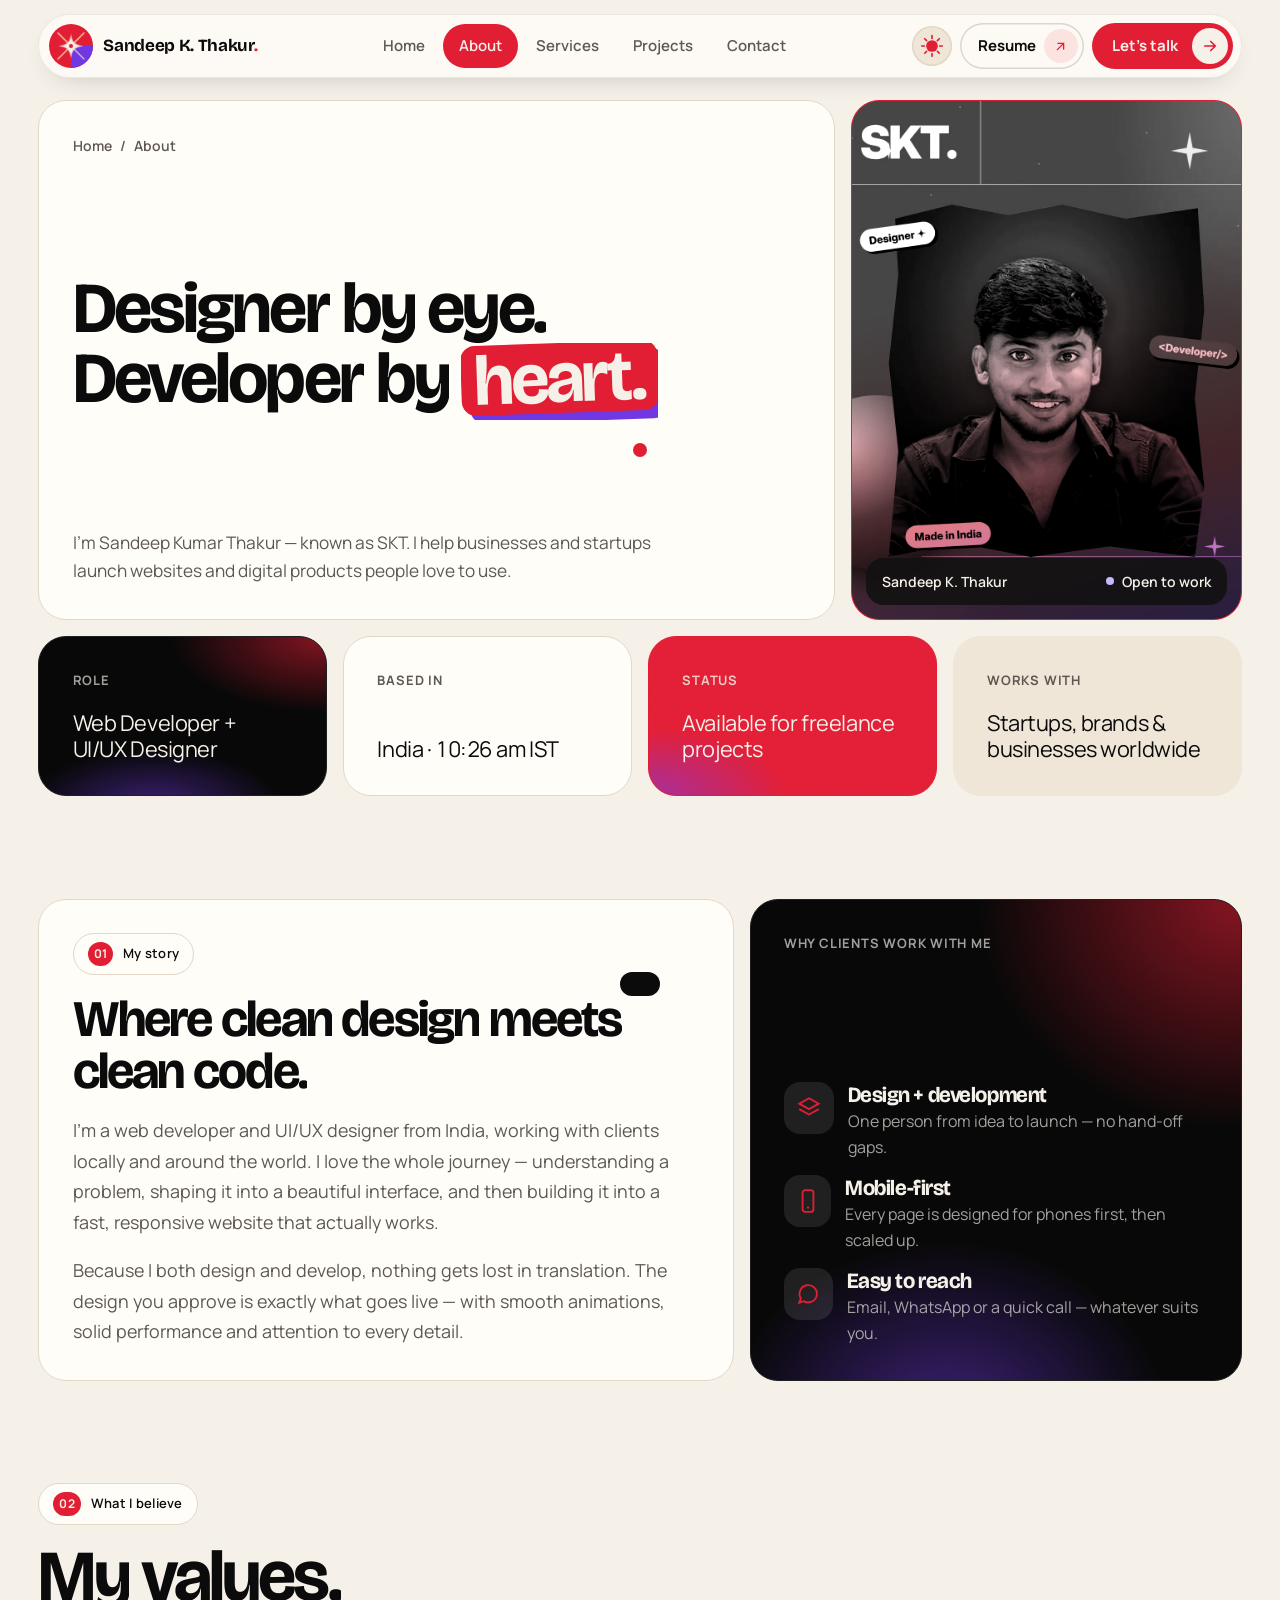
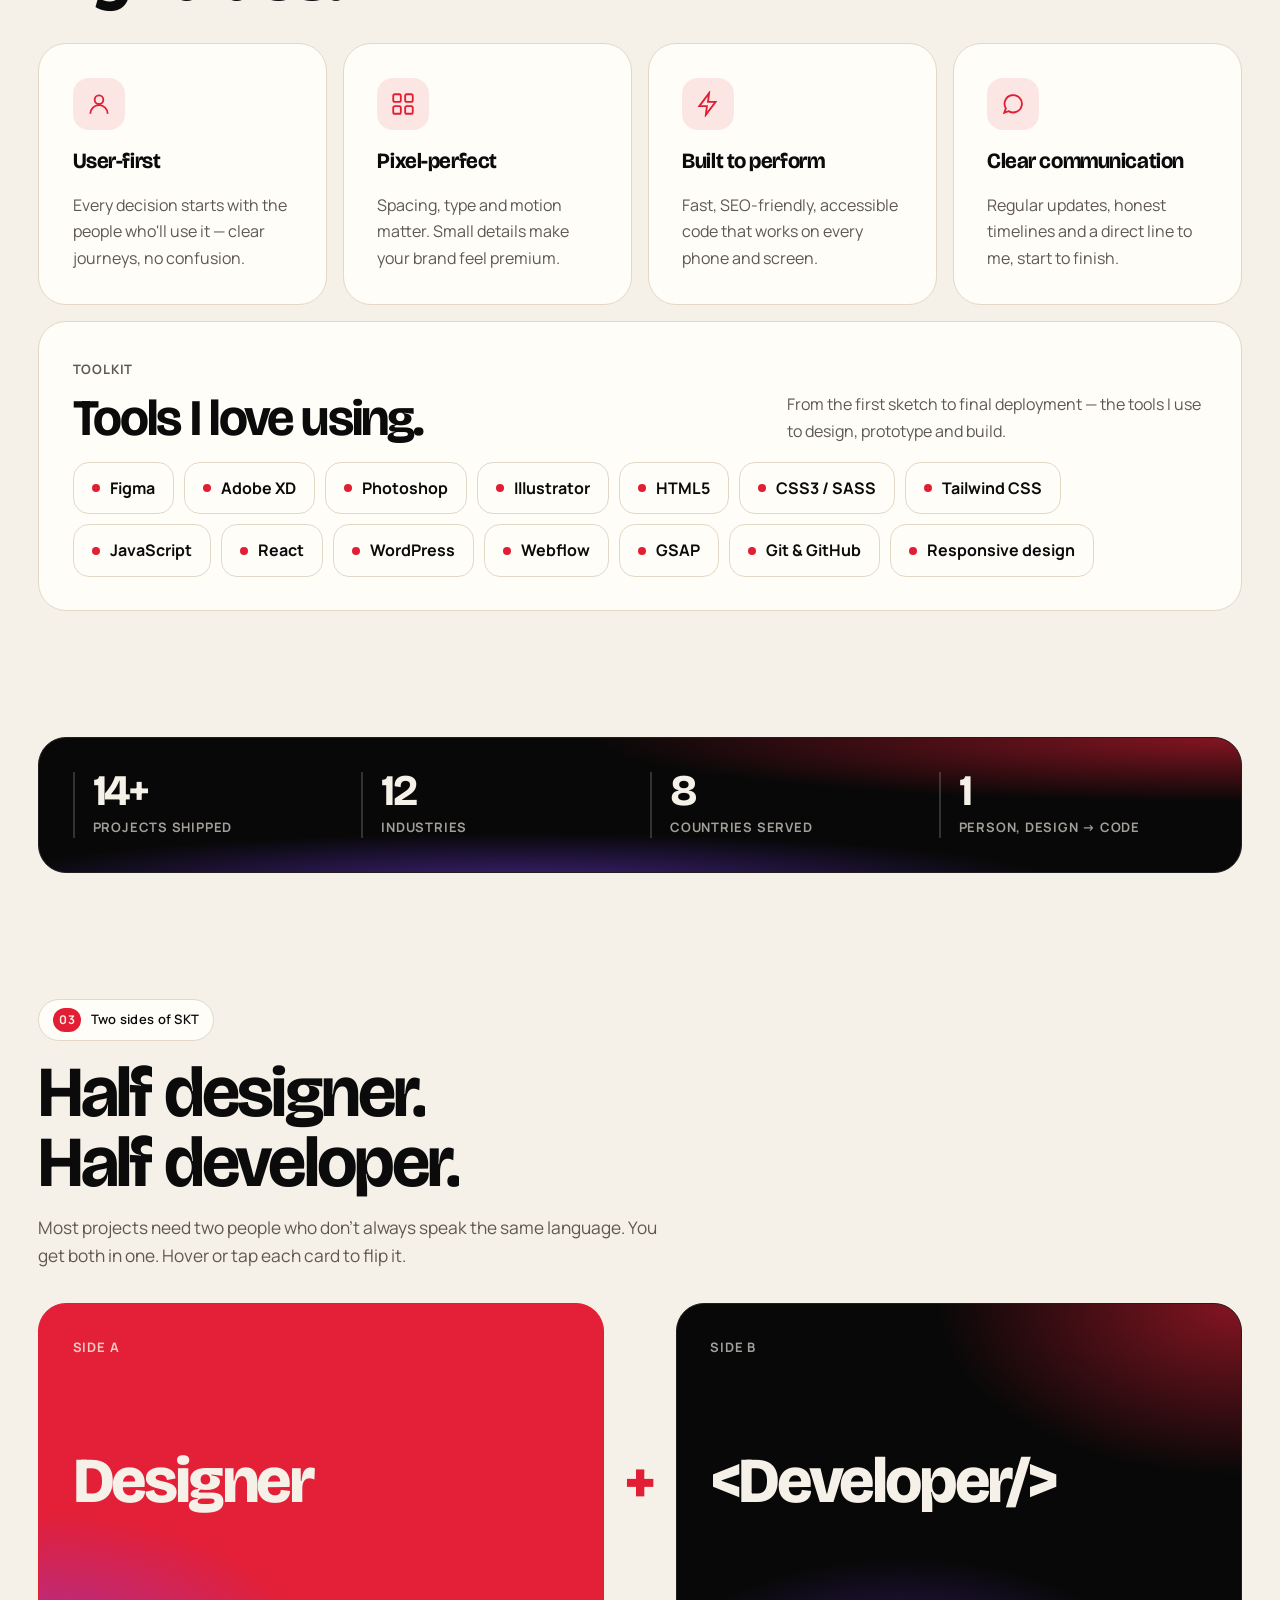
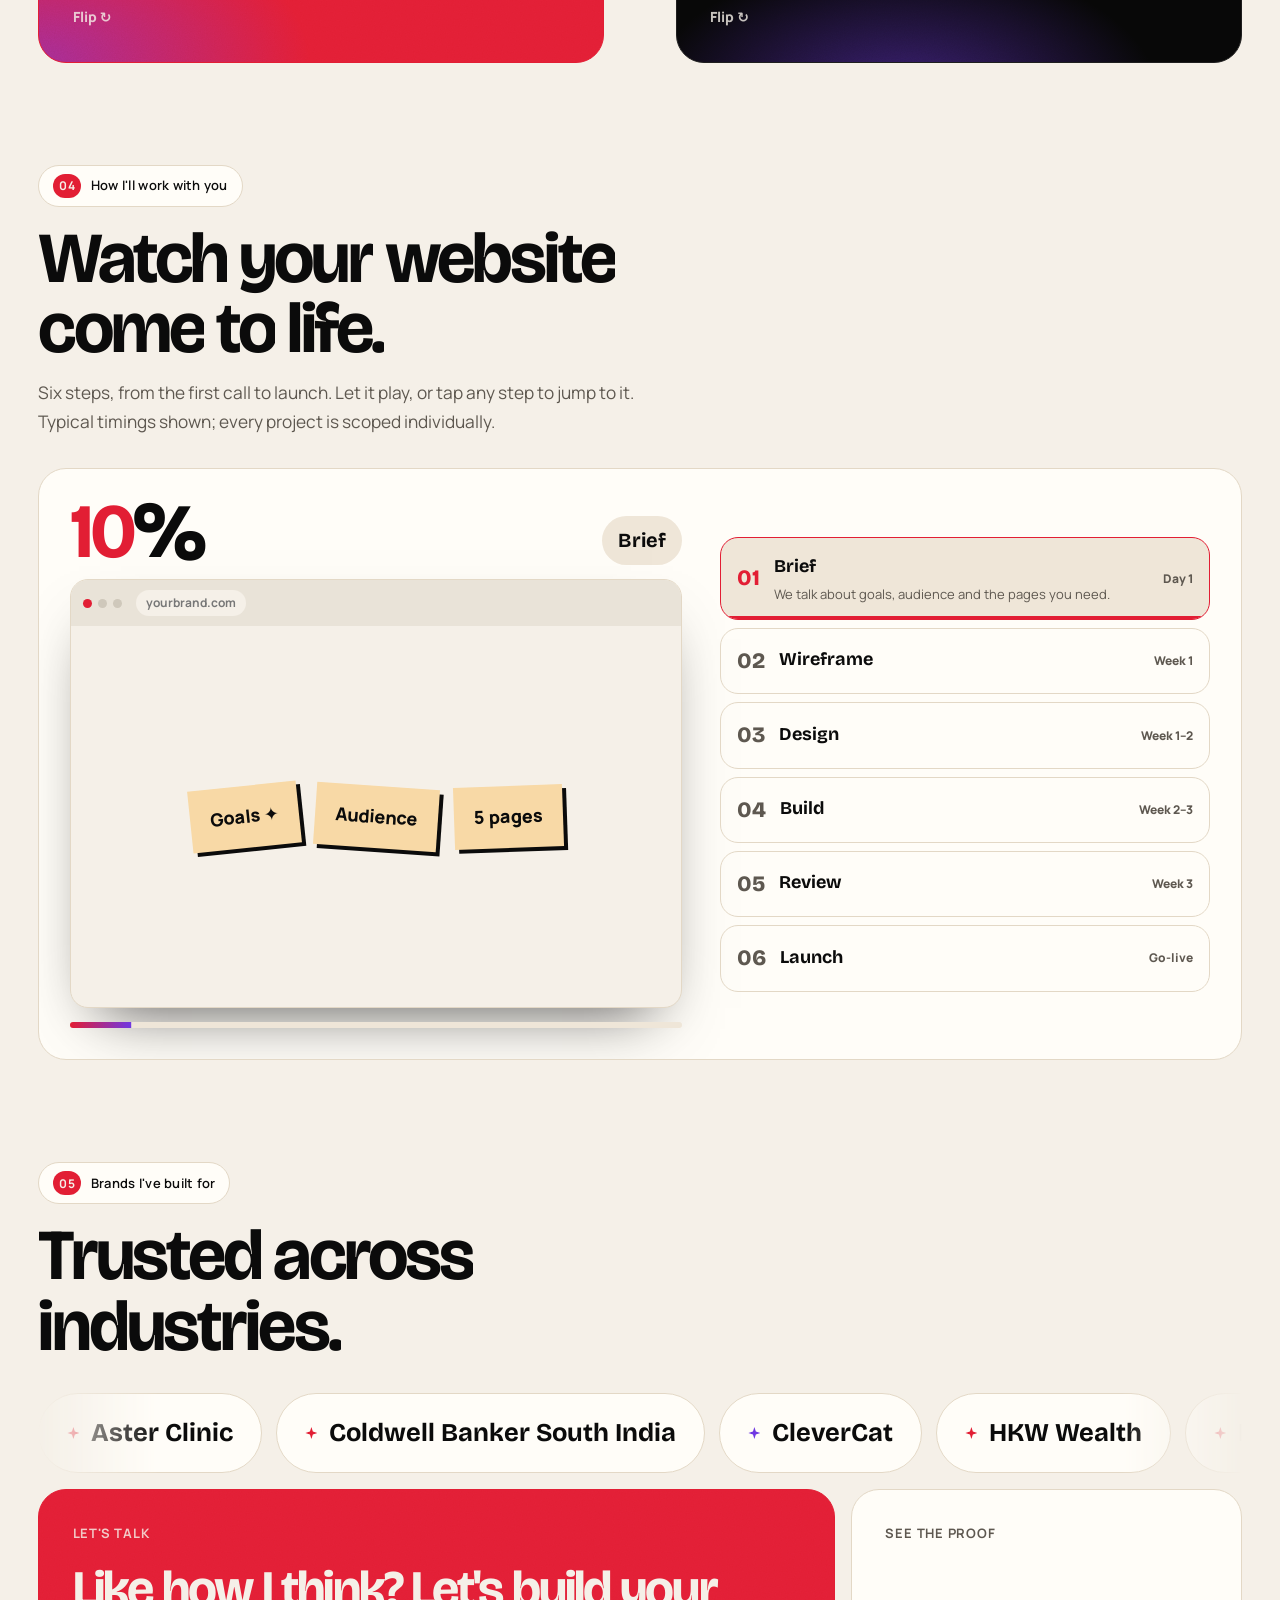
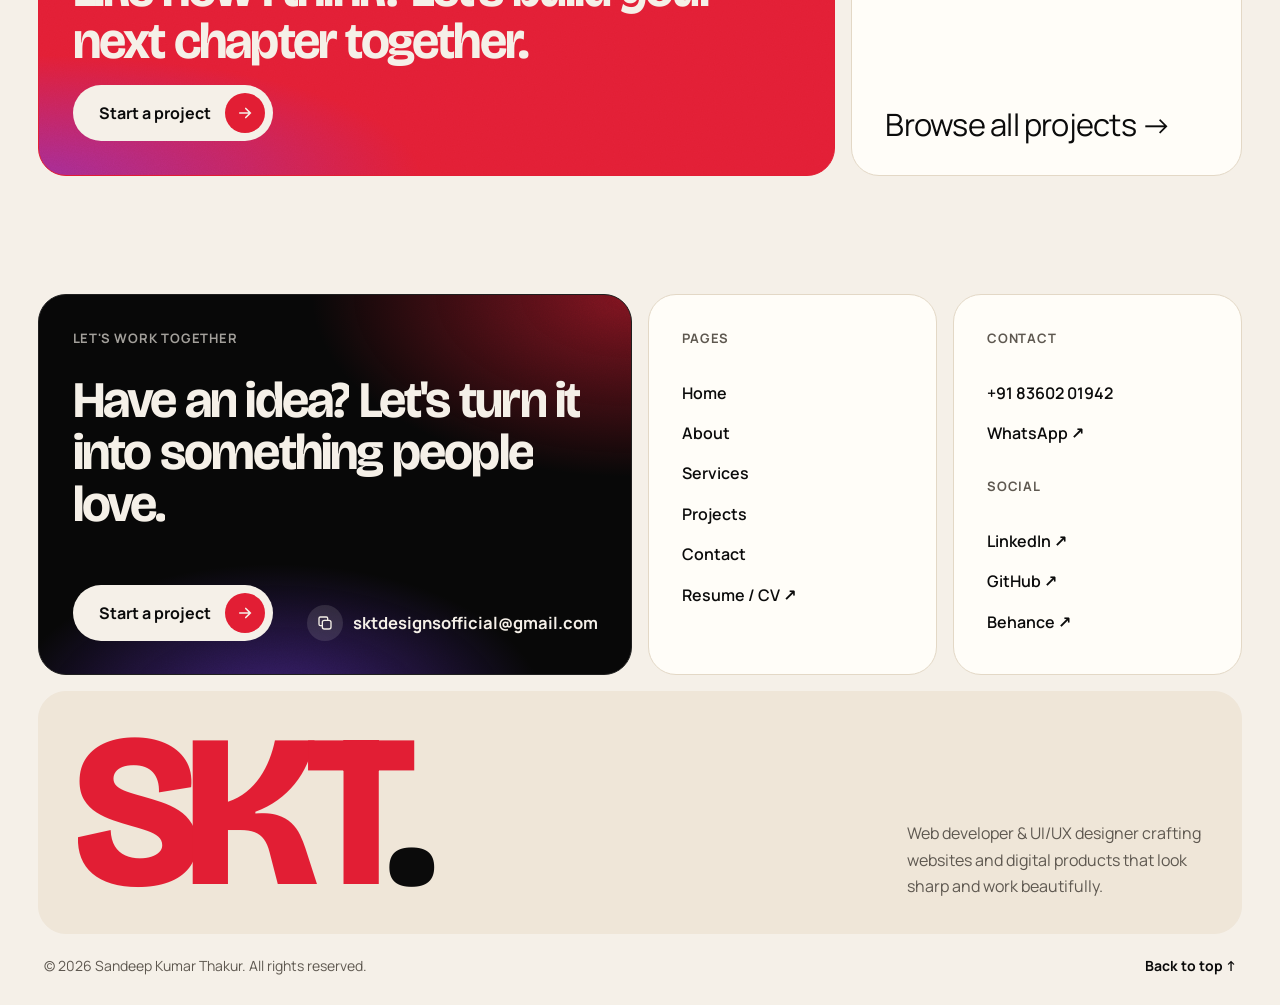
==== commit 5a8c1790: "change navbar" ====
--- a/about.html
+++ b/about.html
@@ -68,11 +68,11 @@
   </div>
 </header>
 <nav class="mobile-menu" id="mobile-menu" aria-label="Mobile">
-    <a class="mm-tile" href="index.html" style="--i:0"><small>01</small><strong>Home</strong></a>
-    <a class="mm-tile" href="about.html" style="--i:1"><small>02</small><strong>About</strong></a>
-    <a class="mm-tile" href="services.html" style="--i:2"><small>03</small><strong>Services</strong></a>
-    <a class="mm-tile" href="projects.html" style="--i:3"><small>04</small><strong>Projects</strong></a>
-    <a class="mm-tile" href="contact.html" style="--i:4"><small>05</small><strong>Contact</strong></a>
+    <a class="mm-tile" href="index.html" style="--i:0"><small>01. </small><strong>Home</strong></a>
+    <a class="mm-tile" href="about.html" style="--i:1"><small>02. </small><strong>About</strong></a>
+    <a class="mm-tile" href="services.html" style="--i:2"><small>03. </small><strong>Services</strong></a>
+    <a class="mm-tile" href="projects.html" style="--i:3"><small>04. </small><strong>Projects</strong></a>
+    <a class="mm-tile" href="contact.html" style="--i:4"><small>05. </small><strong>Contact</strong></a>
     <a class="mm-tile mm-cv" href="assets/cv/resume.pdf" data-cv target="_blank" rel="noopener" style="--i:5"><small>06 · New tab ↗</small><strong>Resume</strong></a>
     <div class="mm-tile wide" style="--i:6"><small>Say hello</small><a href="mailto:sktdesignsofficial@gmail.com">sktdesignsofficial@gmail.com</a><a href="tel:+918360201942">+91 83602 01942</a><span style="display:flex;gap:16px;flex-wrap:wrap"><a href="https://www.linkedin.com/in/sandeepkumarthakur1" target="_blank" rel="noopener">LinkedIn ↗</a><a href="https://github.com/SandeepKumarThakur1" target="_blank" rel="noopener">GitHub ↗</a><a href="https://www.behance.net/sktdesigns" target="_blank" rel="noopener">Behance ↗</a></span></div>
 </nav>
--- a/assets/css/style.css
+++ b/assets/css/style.css
@@ -1102,7 +1102,7 @@
 .rail-btn{width:52px;height:52px;border-radius:50%;display:grid;place-items:center;border:1.5px solid var(--line);transition:all .3s}
 .rail-btn:hover{background:var(--red);border-color:var(--red);color:var(--light)}
 .rail-btn svg{width:18px;height:18px}
-.rail-prog{width:120px;height:3px;border-radius:3px;background:var(--line);overflow:hidden}.rail-prog b{display:block;height:100%;width:100%;background:var(--red);transform-origin:left;transform:scaleX(.2)}
+.rail-prog{width:100px;height:3px;border-radius:3px;background:var(--line);overflow:hidden}.rail-prog b{display:block;height:100%;width:100%;background:var(--red);transform-origin:left;transform:scaleX(.2)}
 .work-rail{margin-inline:calc(var(--pad) * -1)}
 .work-track{display:flex;gap:var(--gap);overflow-x:auto;scroll-snap-type:x mandatory;padding:4px var(--pad) 18px;scrollbar-width:none;cursor:grab;overscroll-behavior-x:contain}
 .work-track::-webkit-scrollbar{display:none}
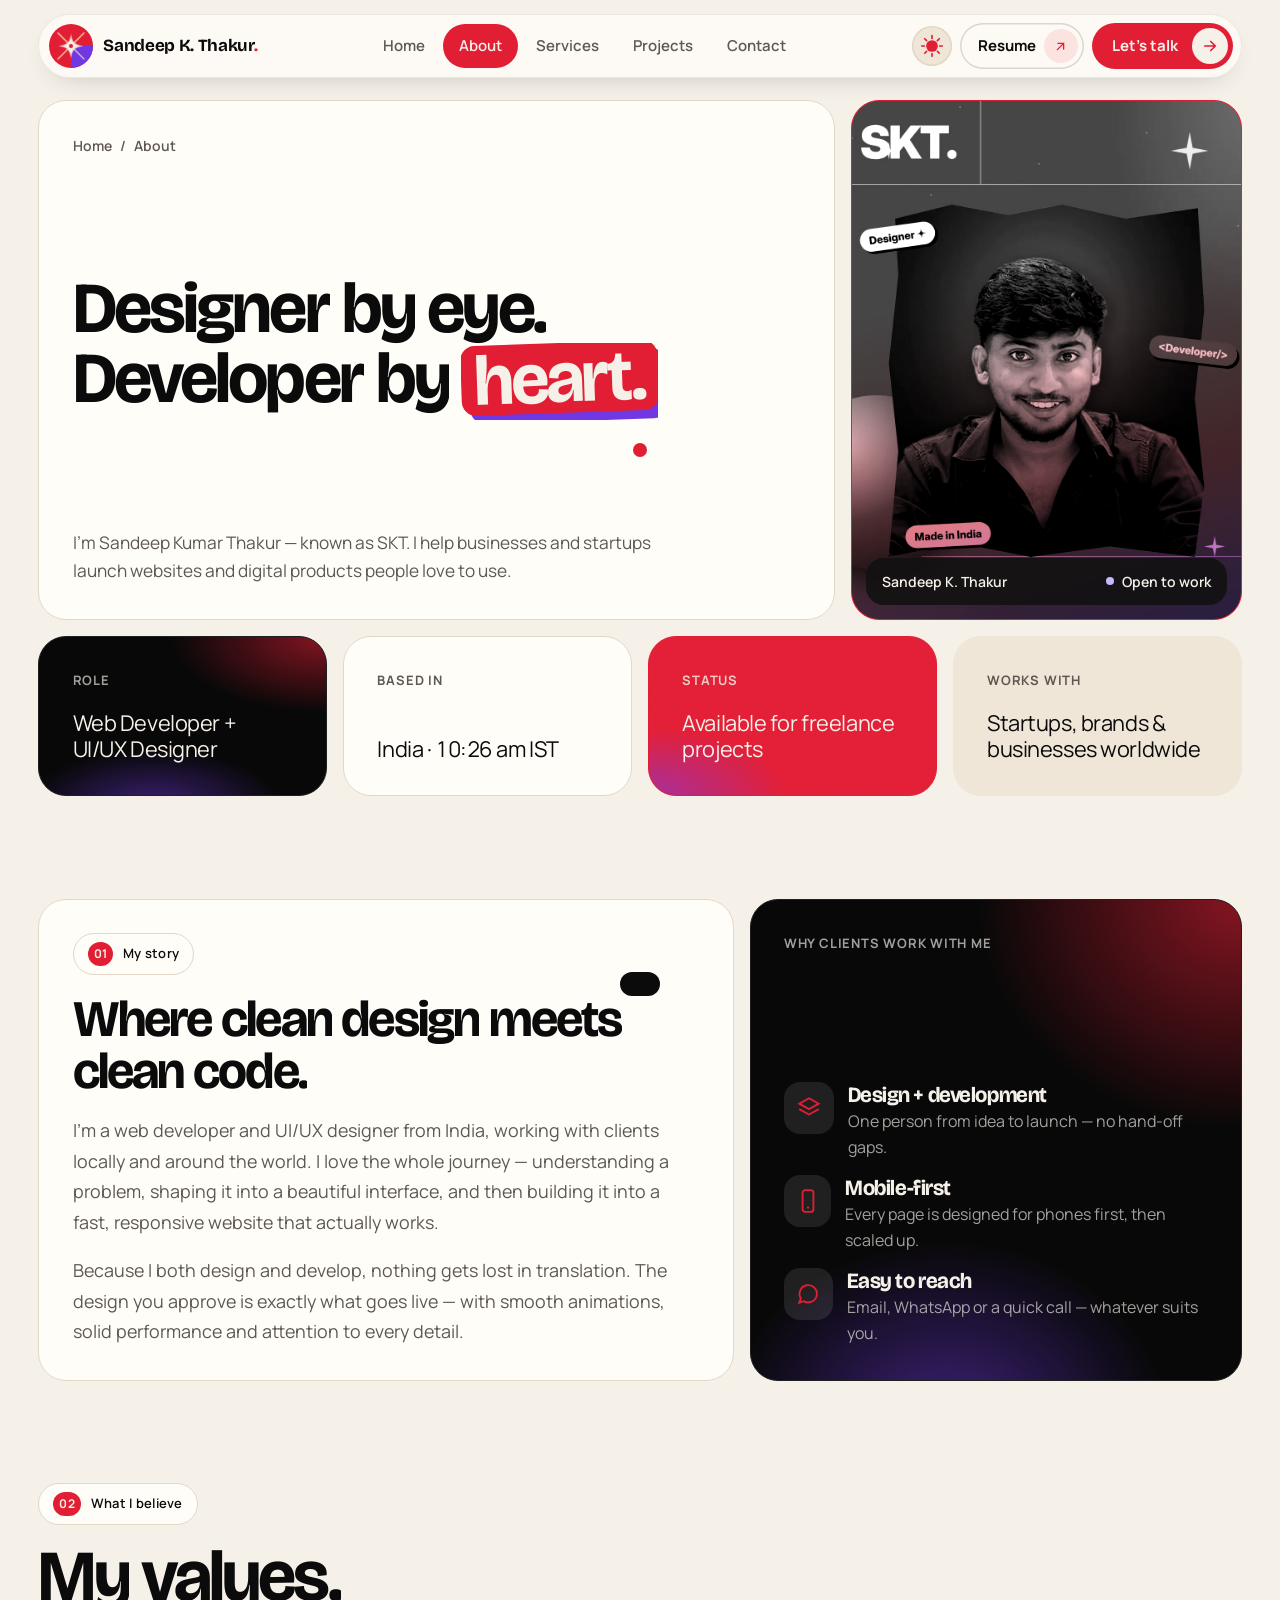
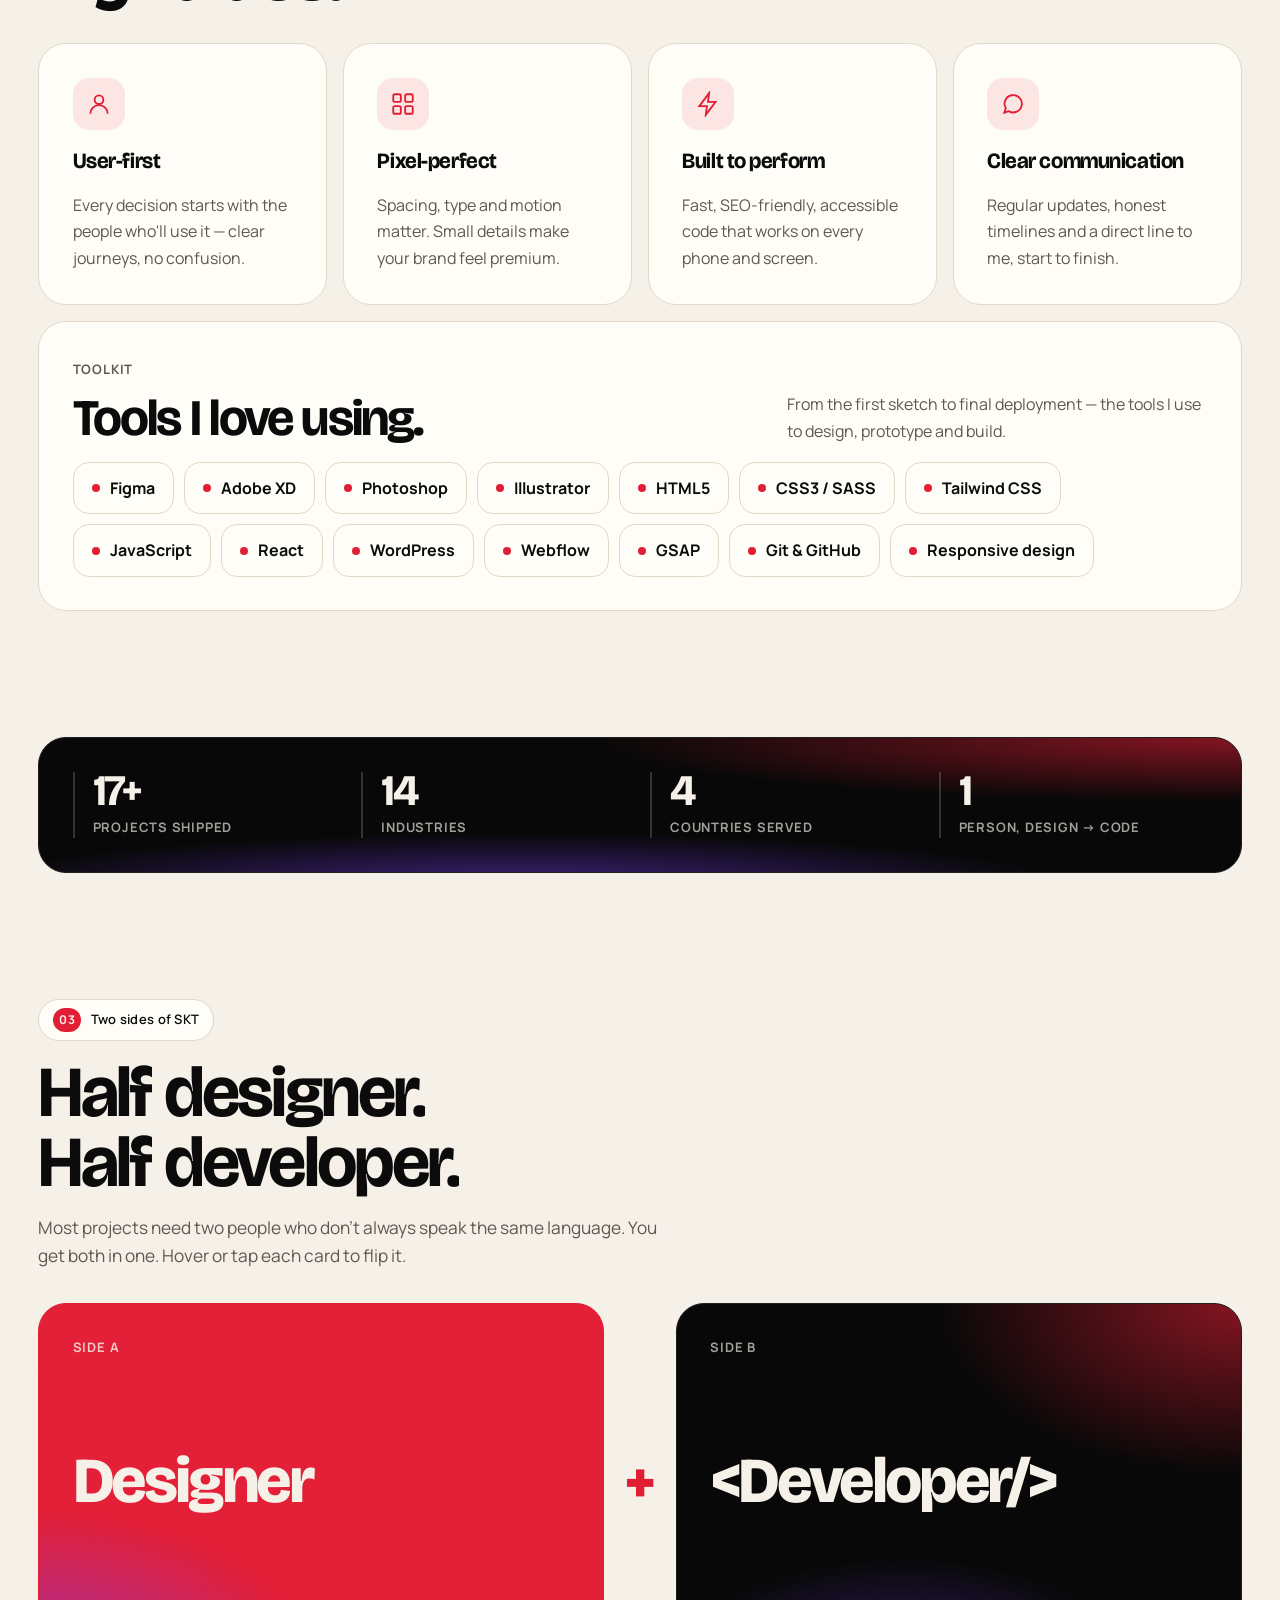
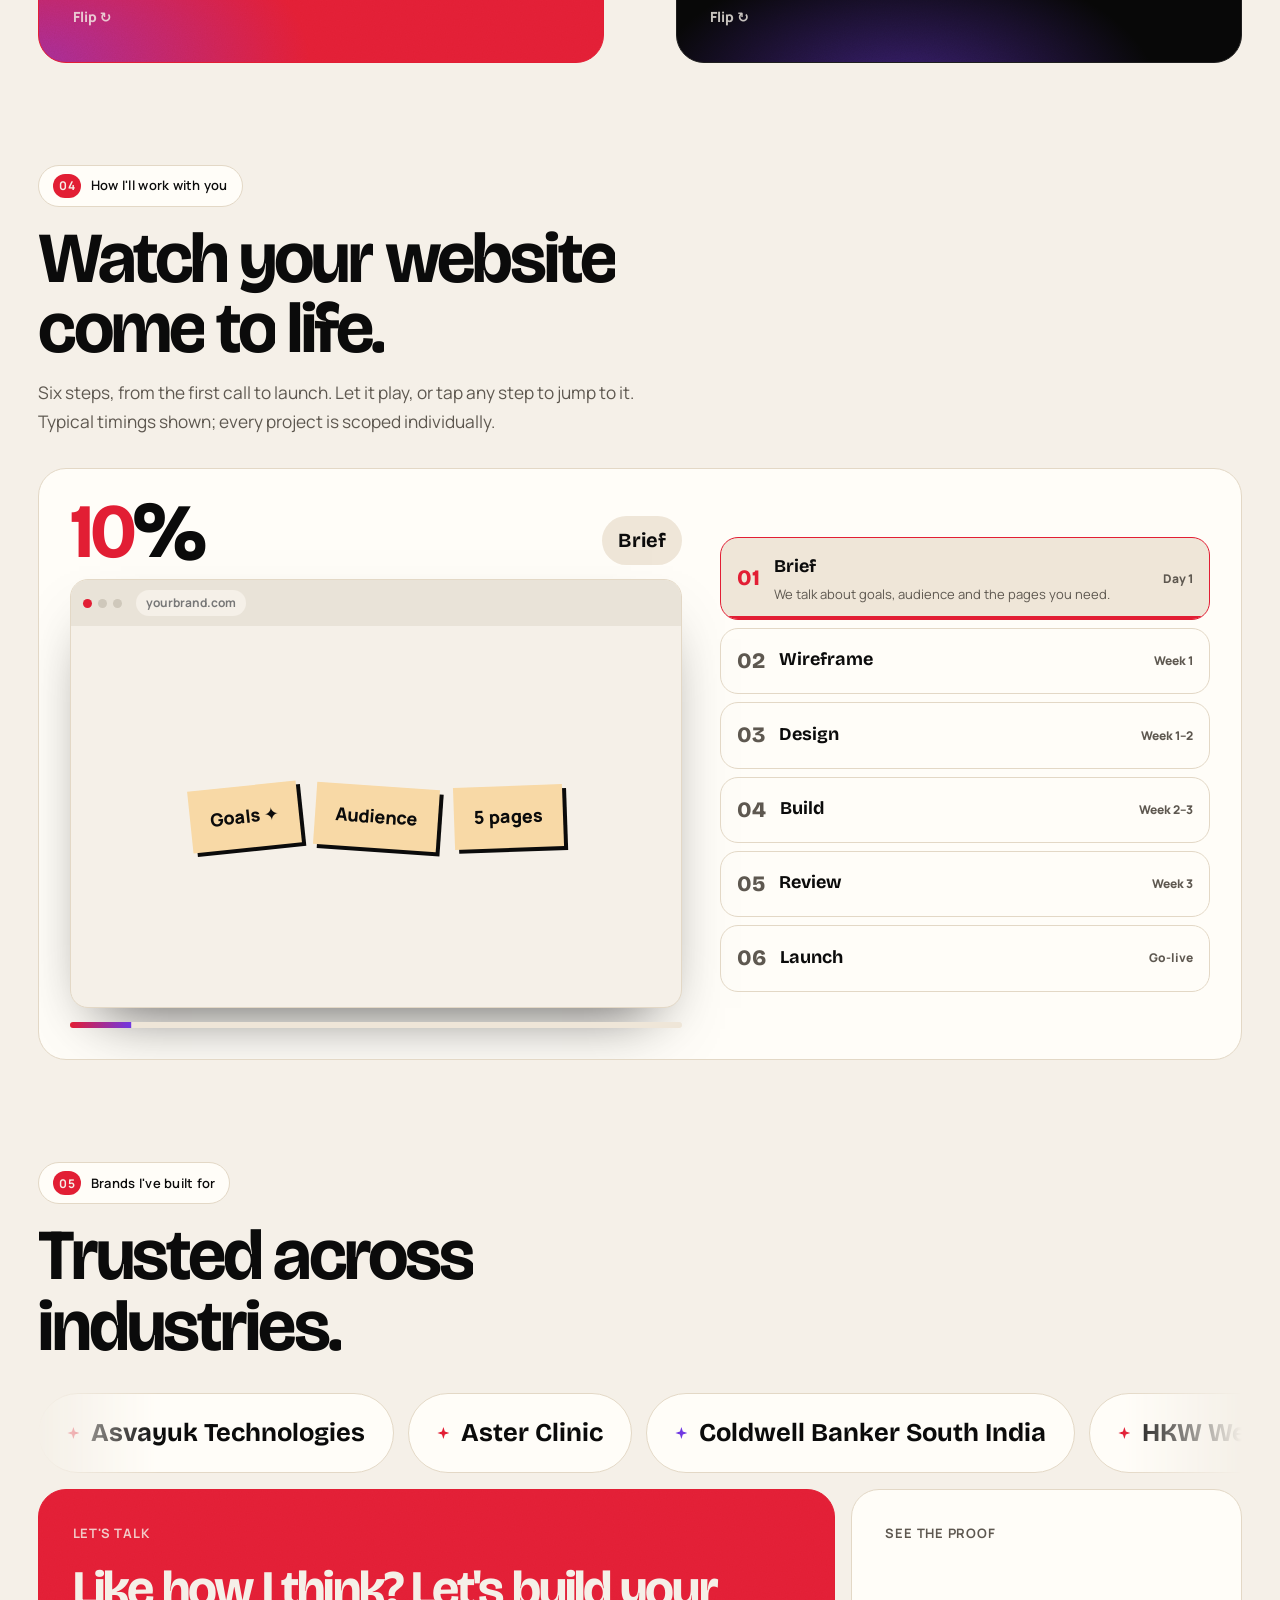
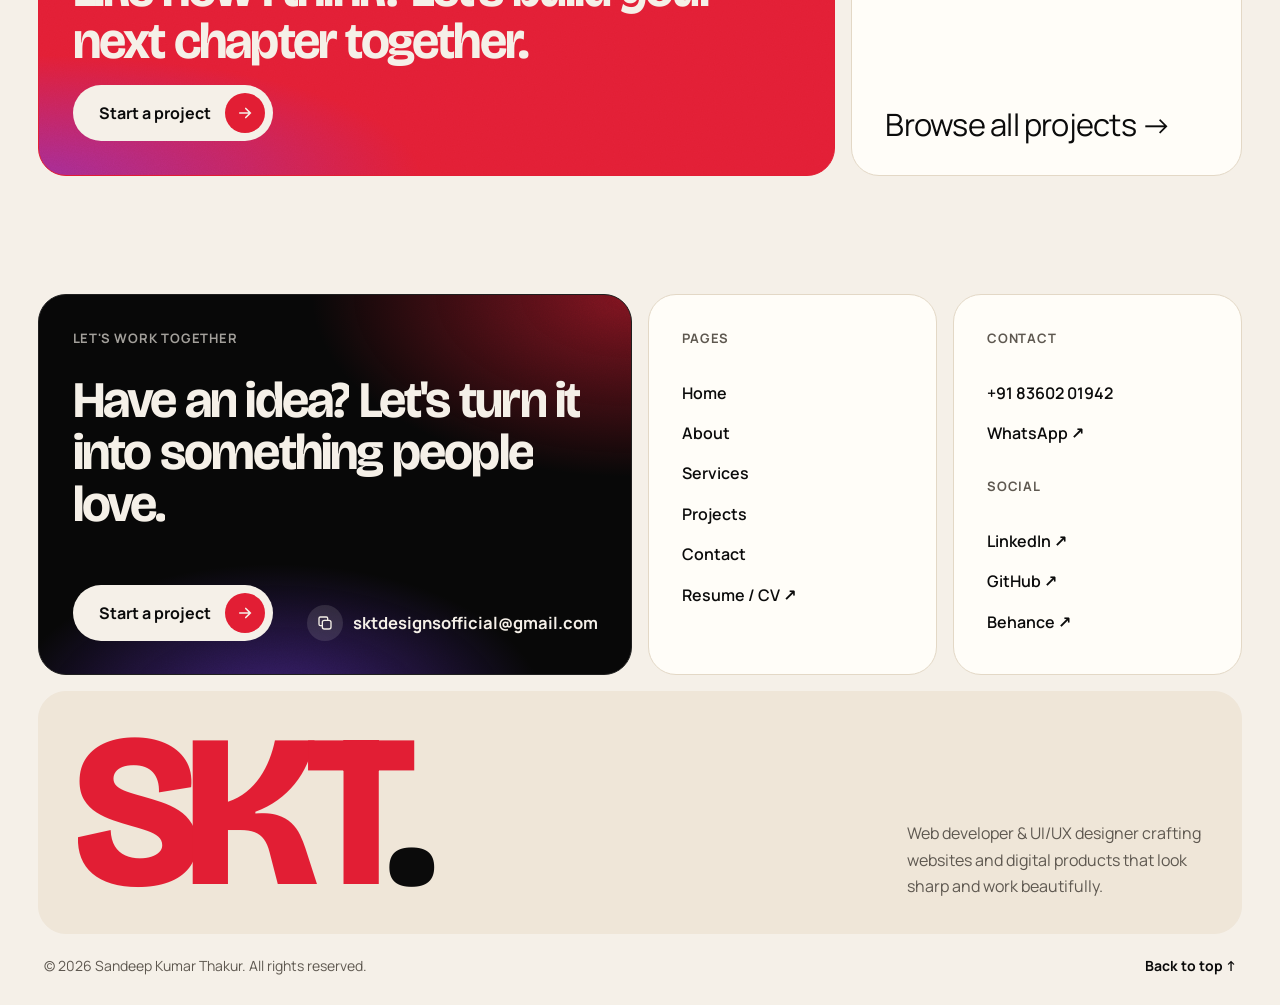
==== commit 438af3bd: "add pinterest code" ====
--- a/about.html
+++ b/about.html
@@ -21,6 +21,7 @@
 <meta name="twitter:title" content="About SKT | Sandeep K. Thakur, Designer &amp; Developer">
 <meta name="twitter:description" content="Meet Sandeep Kumar Thakur (SKT): half designer, half developer. His story, values, process and the brands he has built websites for.">
 <meta name="twitter:image" content="https://sktdesign.netlify.app/assets/img/og-image.jpg">
+<meta name="p:domain_verify" content="8b54e9e33bb730718672c3c1533eb19d"/>
 <link rel="apple-touch-icon" href="assets/logo/apple-touch-icon.png">
 <link rel="manifest" href="site.webmanifest">
 <meta name="author" content="Sandeep Kumar Thakur">
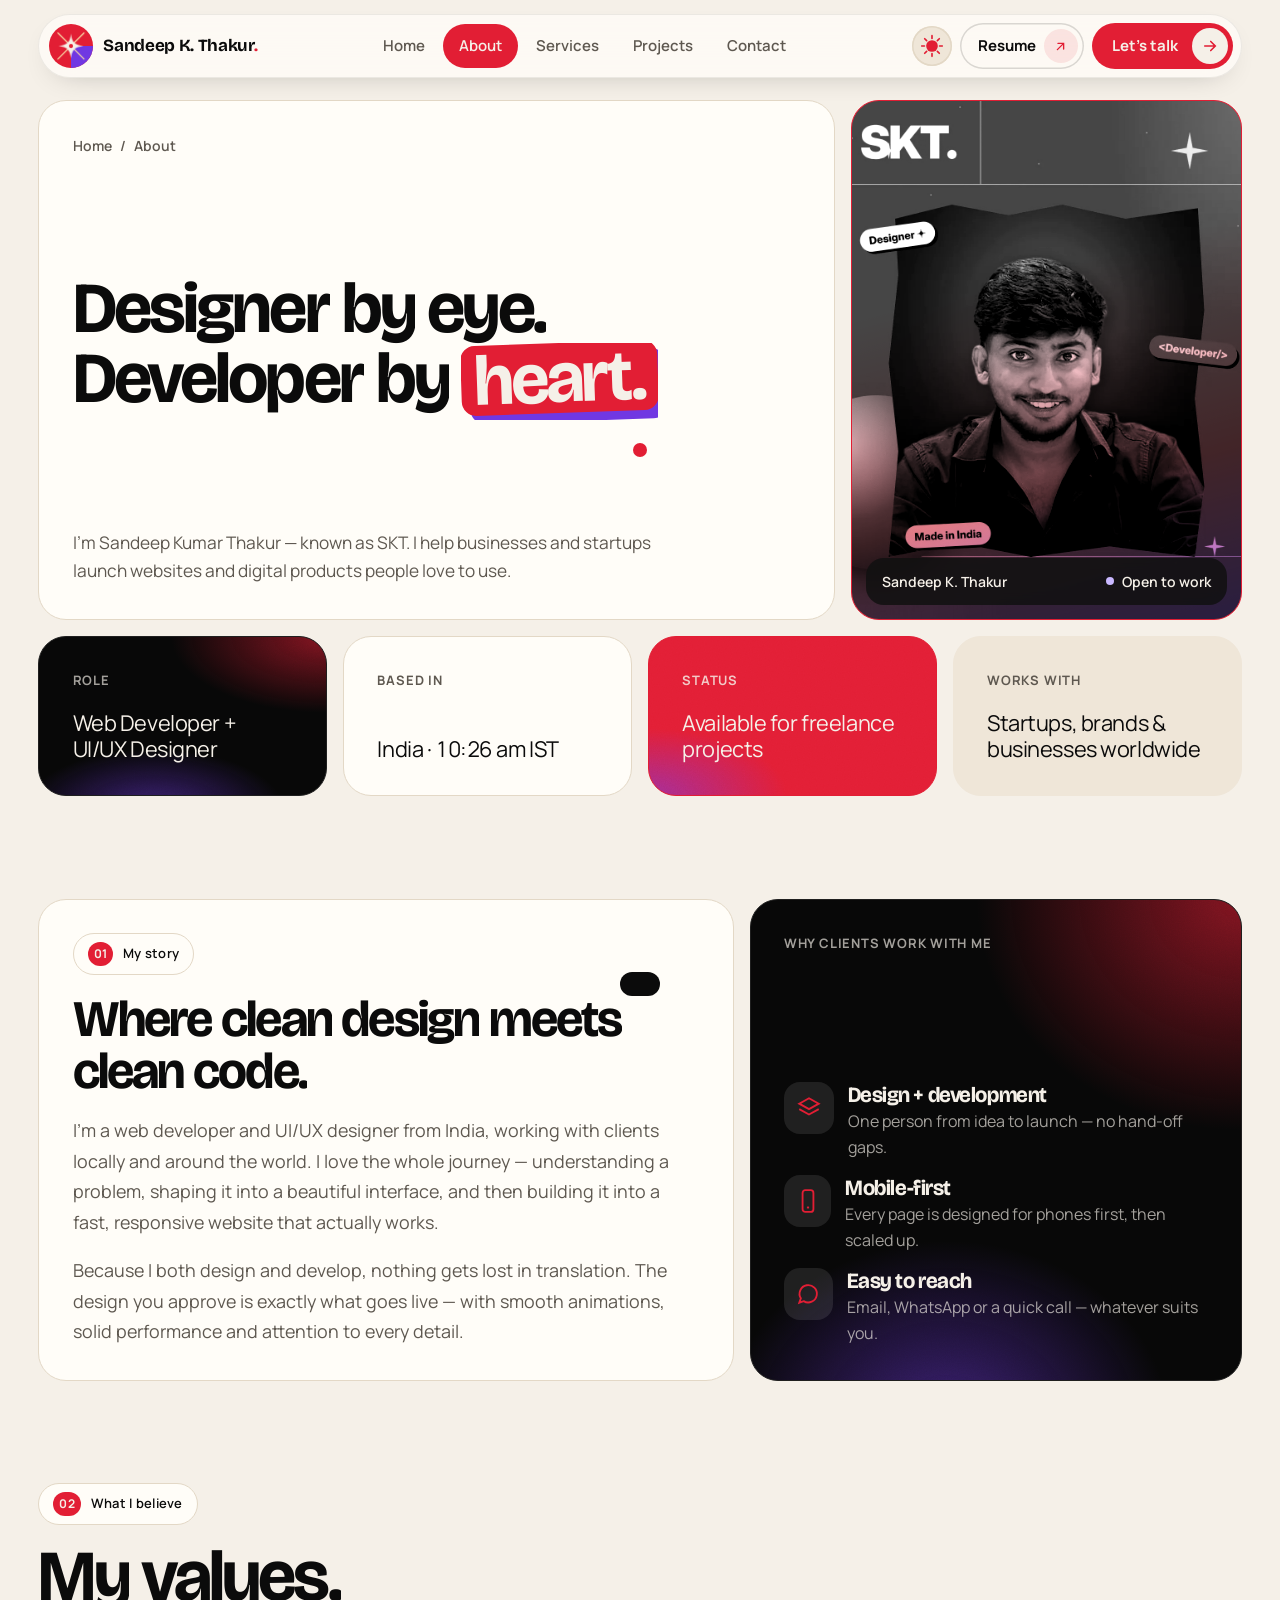
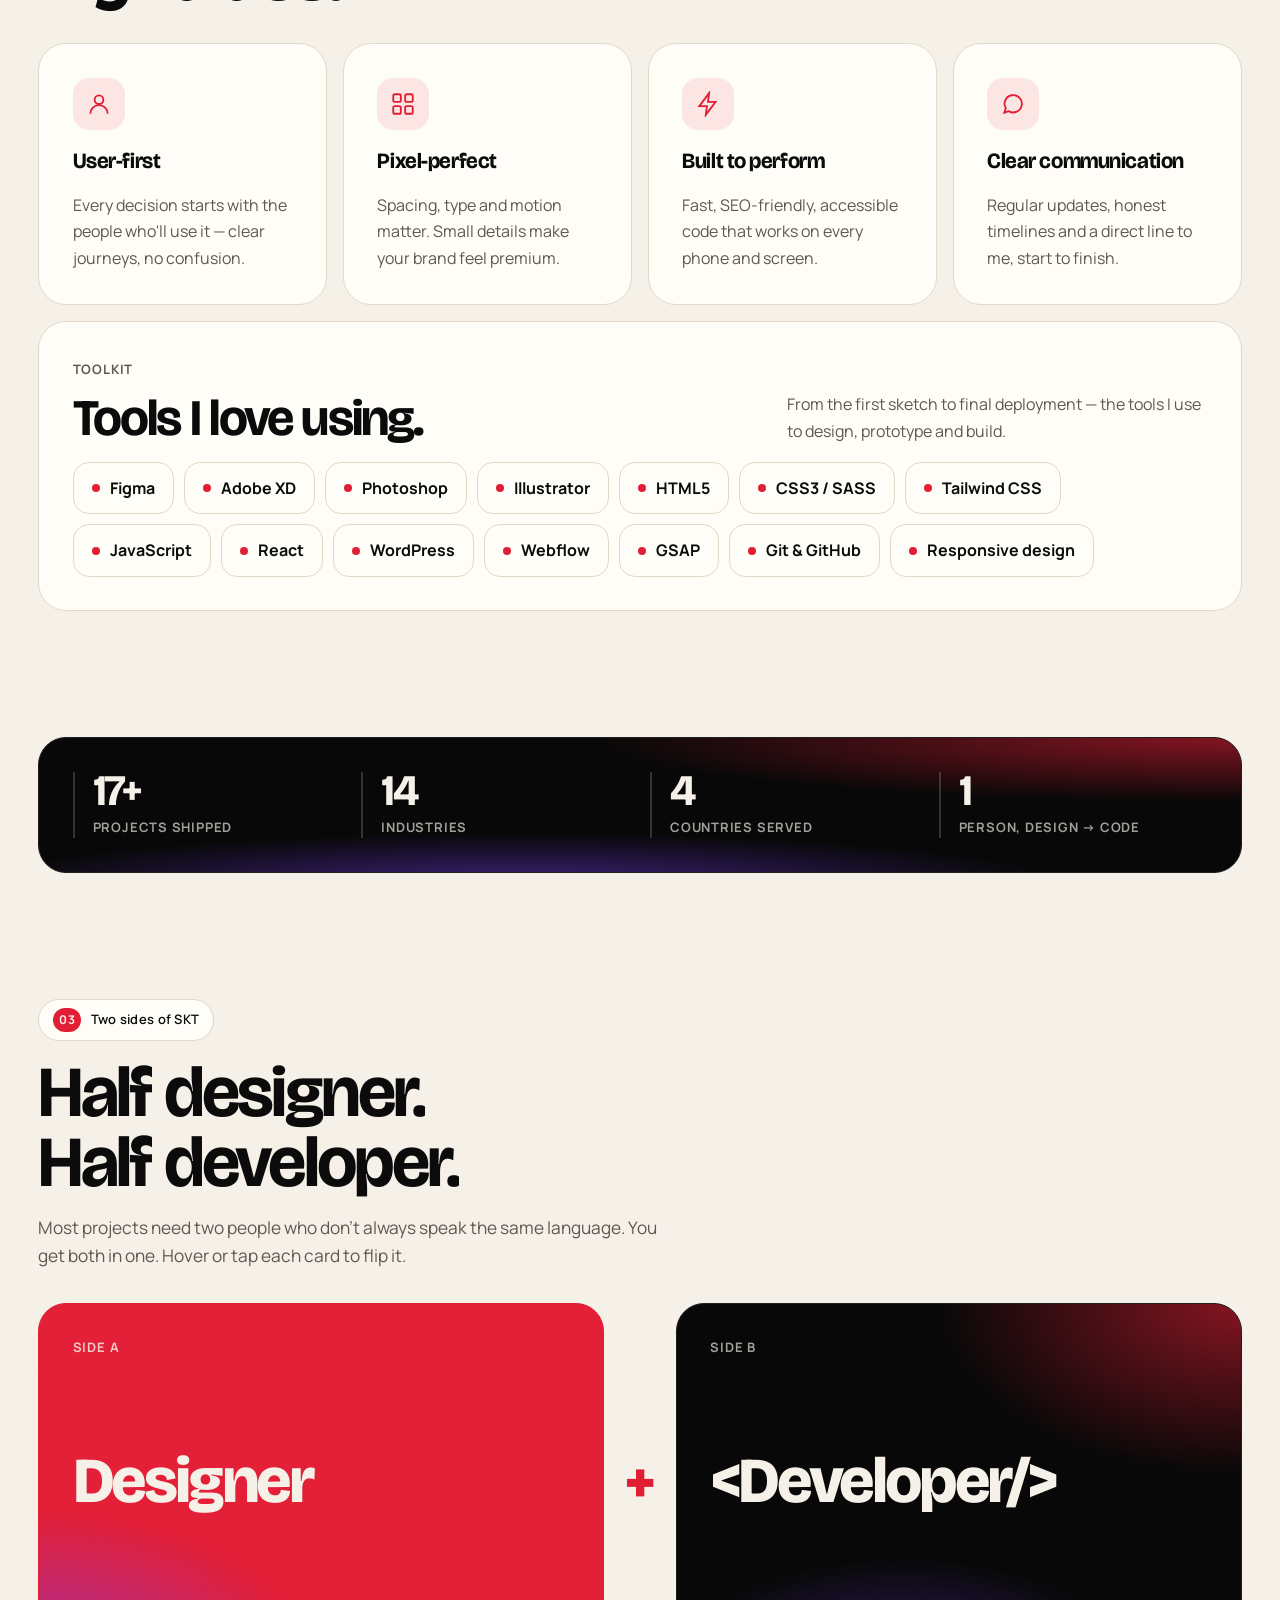
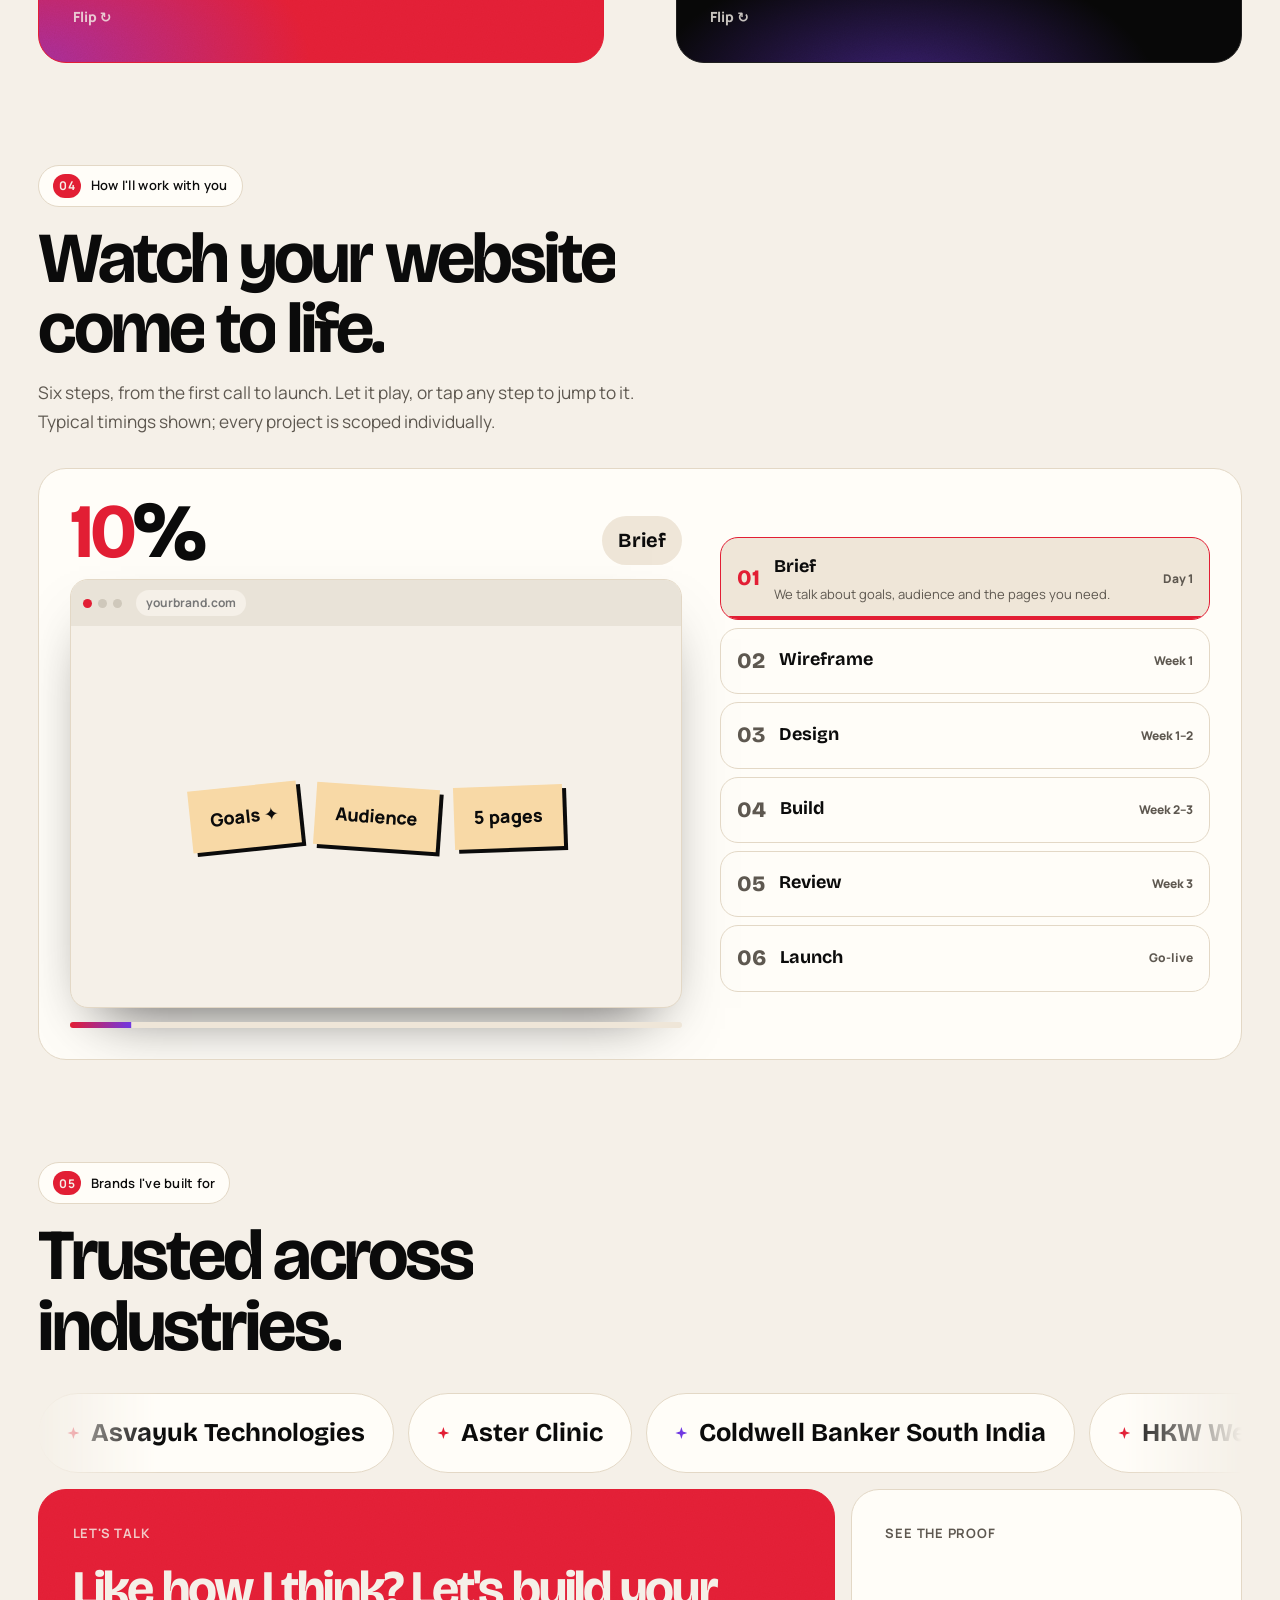
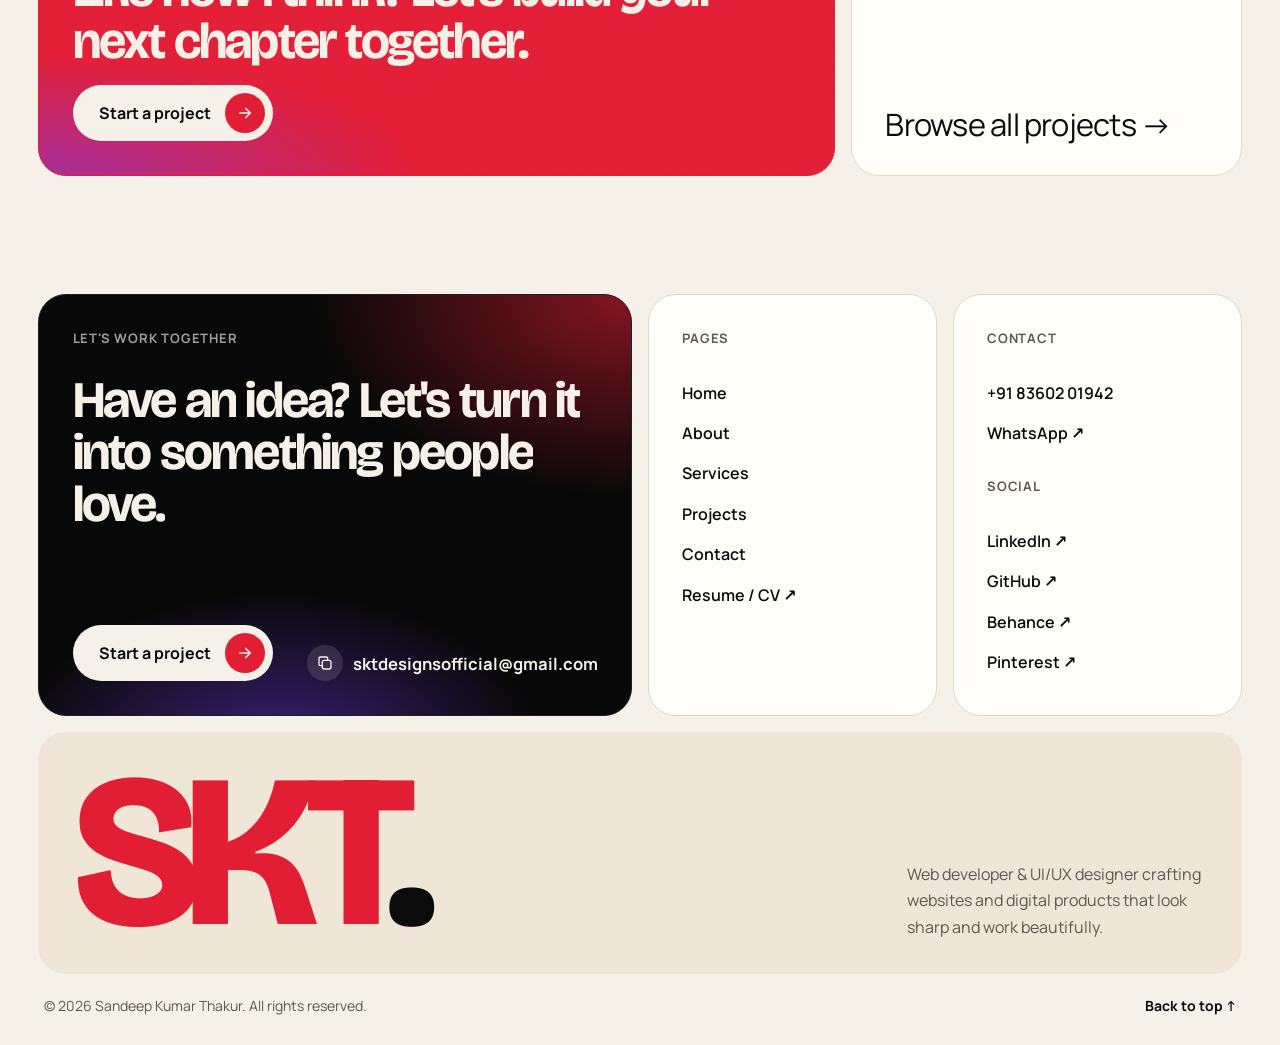
==== commit 7c2d5aa0: "add pinterest url in website" ====
--- a/about.html
+++ b/about.html
@@ -28,6 +28,7 @@
 <link rel="me" href="https://www.linkedin.com/in/sandeepkumarthakur1">
 <link rel="me" href="https://github.com/SandeepKumarThakur1">
 <link rel="me" href="https://www.behance.net/sktdesigns">
+<link rel="me" href="https://in.pinterest.com/sktdesignsofficial/">
 <meta name="theme-color" content="#0B0B0B">
 <link rel="icon" href="data:image/svg+xml,%3Csvg viewBox=%220 0 64 64%22 xmlns=%22http://www.w3.org/2000/svg%22%3E%3Ccircle cx=%2232%22 cy=%2232%22 r=%2232%22 fill=%22%23E21E34%22/%3E%3Cpath d=%22M32 32H64A32 32 0 0 1 32 64Z%22 fill=%22%237038E2%22/%3E%3Cpath d=%22M13 13L51 51M51 13L13 51%22 stroke=%22%23F8D9A6%22 stroke-width=%221.6%22 stroke-linecap=%22round%22/%3E%3Cpath d=%22M32 14C33.2 26.5 37.5 30.8 50 32C37.5 33.2 33.2 37.5 32 50C30.8 37.5 26.5 33.2 14 32C26.5 30.8 30.8 26.5 32 14Z%22 fill=%22%23F5F0E8%22/%3E%3Ccircle cx=%2232%22 cy=%2232%22 r=%223%22 fill=%22%23E21E34%22/%3E%3C/svg%3E">
 <script>(function(d){d.classList.add('js');try{if(!sessionStorage.getItem('skt-loaded'))d.classList.add('first-load');else if(sessionStorage.getItem('skt-trans'))d.classList.add('trans-in');}catch(e){}})(document.documentElement);</script>
@@ -75,7 +76,7 @@
     <a class="mm-tile" href="projects.html" style="--i:3"><small>04. </small><strong>Projects</strong></a>
     <a class="mm-tile" href="contact.html" style="--i:4"><small>05. </small><strong>Contact</strong></a>
     <a class="mm-tile mm-cv" href="assets/cv/resume.pdf" data-cv target="_blank" rel="noopener" style="--i:5"><small>06 · New tab ↗</small><strong>Resume</strong></a>
-    <div class="mm-tile wide" style="--i:6"><small>Say hello</small><a href="mailto:sktdesignsofficial@gmail.com">sktdesignsofficial@gmail.com</a><a href="tel:+918360201942">+91 83602 01942</a><span style="display:flex;gap:16px;flex-wrap:wrap"><a href="https://www.linkedin.com/in/sandeepkumarthakur1" target="_blank" rel="noopener">LinkedIn ↗</a><a href="https://github.com/SandeepKumarThakur1" target="_blank" rel="noopener">GitHub ↗</a><a href="https://www.behance.net/sktdesigns" target="_blank" rel="noopener">Behance ↗</a></span></div>
+    <div class="mm-tile wide" style="--i:6"><small>Say hello</small><a href="mailto:sktdesignsofficial@gmail.com">sktdesignsofficial@gmail.com</a><a href="tel:+918360201942">+91 83602 01942</a><span style="display:flex;gap:16px;flex-wrap:wrap"><a href="https://www.linkedin.com/in/sandeepkumarthakur1" target="_blank" rel="noopener">LinkedIn ↗</a><a href="https://github.com/SandeepKumarThakur1" target="_blank" rel="noopener">GitHub ↗</a><a href="https://www.behance.net/sktdesigns" target="_blank" rel="noopener">Behance ↗</a><a href="https://in.pinterest.com/sktdesignsofficial/" target="_blank" rel="noopener">Pinterest ↗</a></span></div>
 </nav>
 <main id="main"><span id="top"></span>
 
@@ -228,6 +229,7 @@
           <li><a href="https://www.linkedin.com/in/sandeepkumarthakur1" target="_blank" rel="noopener">LinkedIn ↗</a></li>
           <li><a href="https://github.com/SandeepKumarThakur1" target="_blank" rel="noopener">GitHub ↗</a></li>
           <li><a href="https://www.behance.net/sktdesigns" target="_blank" rel="noopener">Behance ↗</a></li>
+          <li><a href="https://in.pinterest.com/sktdesignsofficial/" target="_blank" rel="noopener">Pinterest ↗</a></li>
         </ul>
       </div>
       <div class="tile tile--soft c-12 pop" style="--i:0;flex-direction:row;flex-wrap:wrap;align-items:flex-end;justify-content:space-between">
